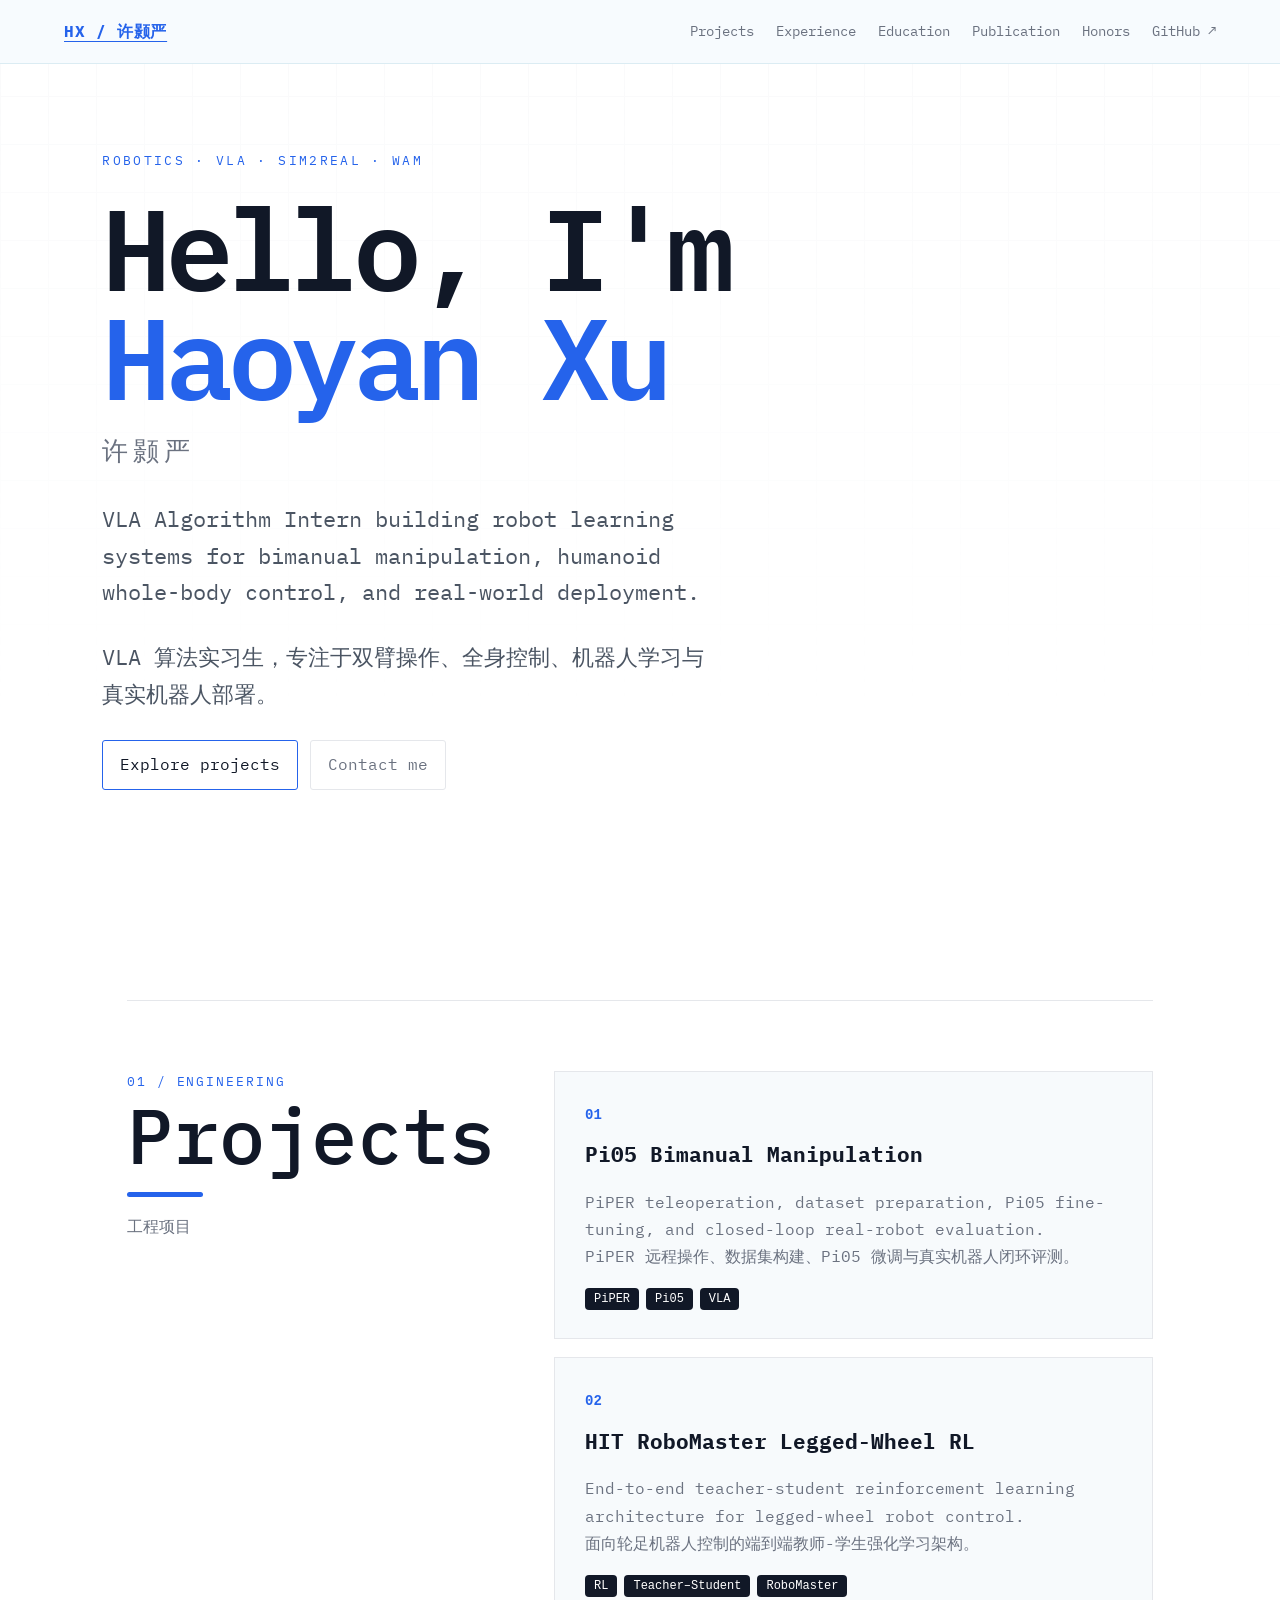
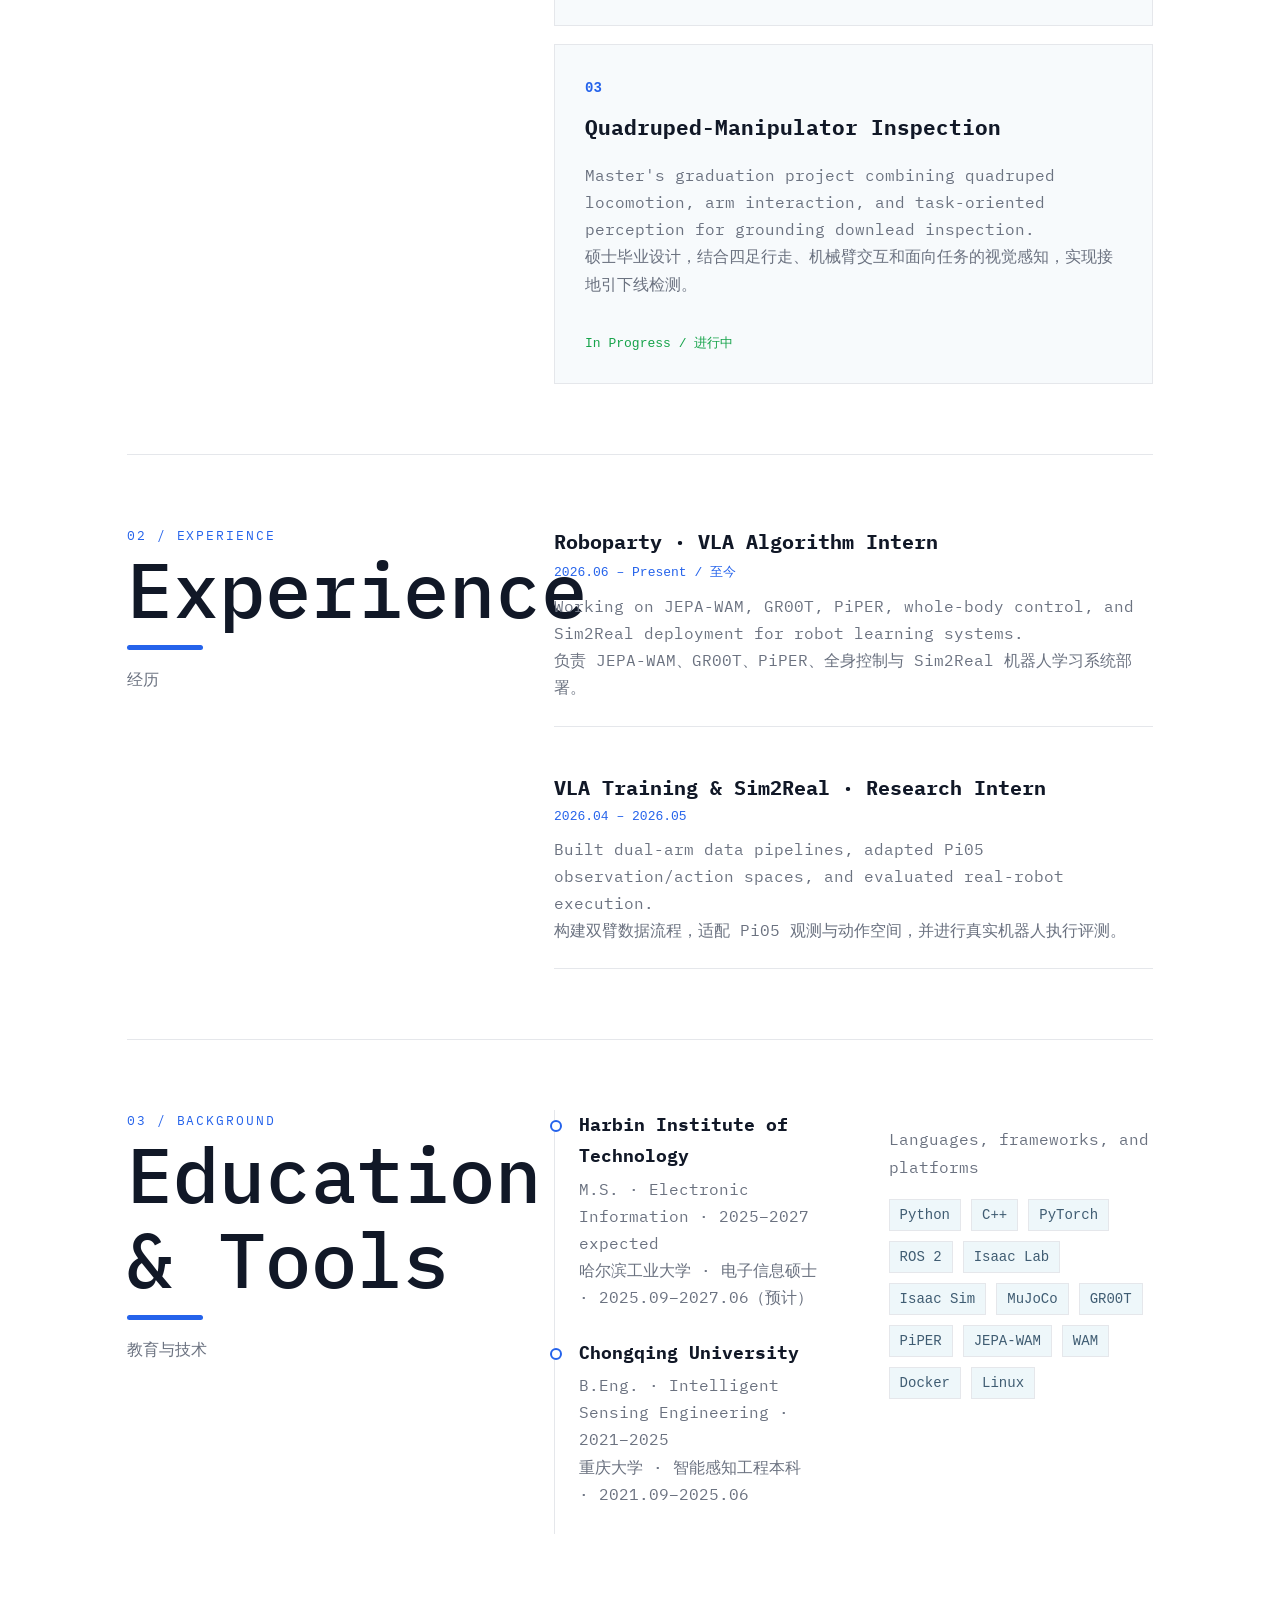
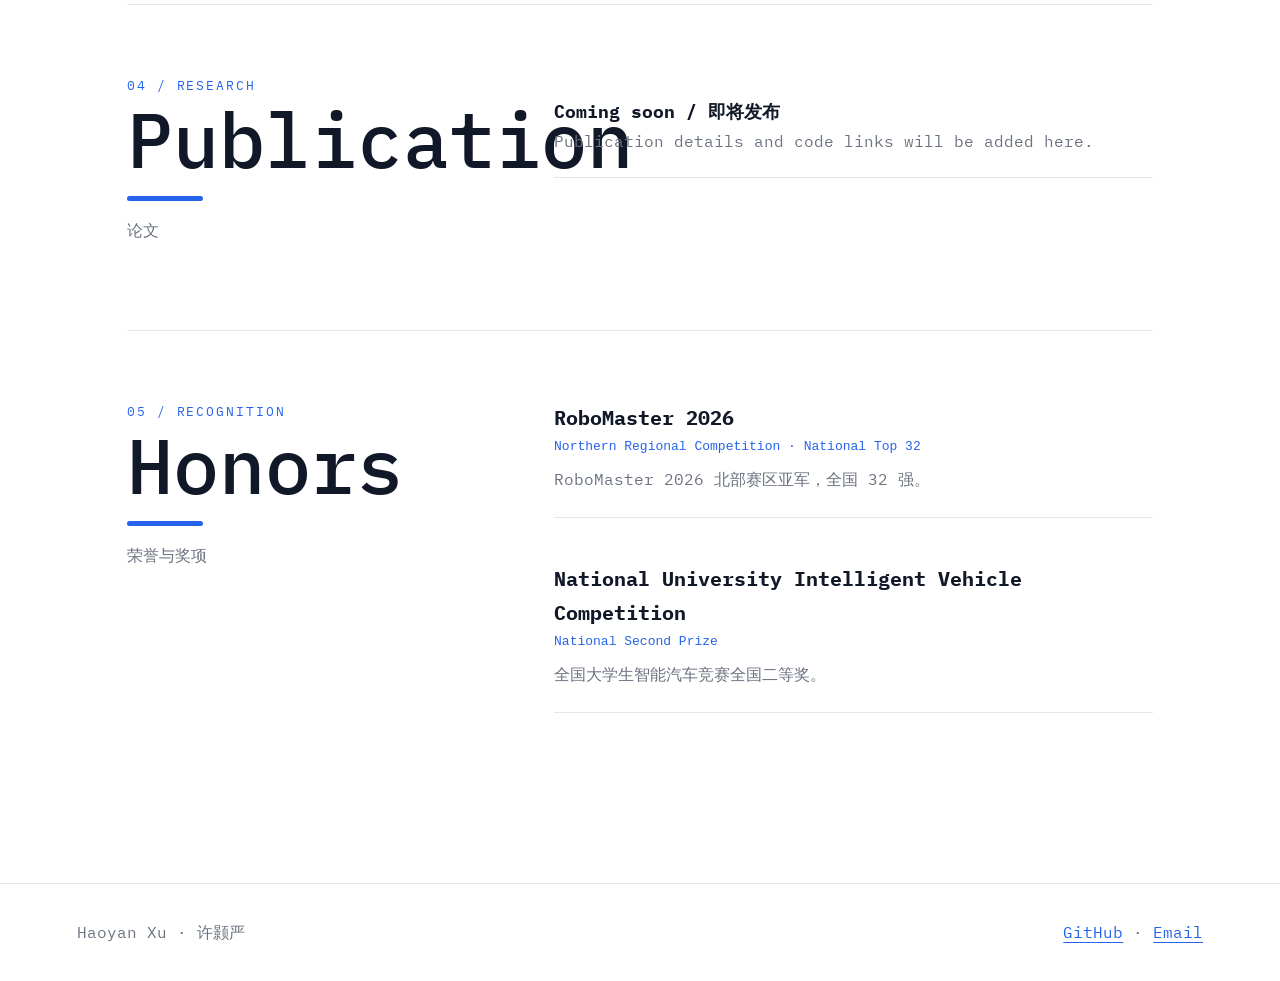
==== index.html @ bb5093d2 "Match DevPortfolio white theme and typography" ====
<!doctype html>
<html lang="en">
<head>
  <meta charset="utf-8"><meta name="viewport" content="width=device-width, initial-scale=1">
  <meta name="description" content="Haoyan Xu - VLA Algorithm Intern working on robot learning, WAM, and Sim2Real.">
  <title>Haoyan Xu | Robot Learning</title>
  <style>
    @import url('https://fonts.googleapis.com/css2?family=IBM+Plex+Mono:wght@400;500;600;700&display=swap');
    :root{--bg:#fff;--panel:#fff;--panel2:#f8fafc;--ink:#111827;--muted:#6b7280;--cyan:#2563eb;--lime:#16a34a;--line:#e5e7eb;--serif:"IBM Plex Mono",monospace}
    *{box-sizing:border-box}html{scroll-behavior:smooth}body{margin:0;background:var(--bg);color:var(--ink);font:16px/1.7 "IBM Plex Mono",monospace}a{color:var(--cyan);text-underline-offset:4px}a:hover{color:#1d4ed8}a:focus-visible{outline:3px solid #93c5fd;outline-offset:5px}
    .progress{position:fixed;z-index:8;top:0;left:0;width:100%;height:3px;background:transparent}.progress i{display:block;width:0;height:100%;background:linear-gradient(90deg,var(--cyan),var(--lime));box-shadow:0 0 14px rgba(20,125,153,.35)}.nav{position:fixed;z-index:5;top:0;left:0;right:0;display:flex;justify-content:space-between;align-items:center;padding:18px clamp(22px,5vw,76px);background:rgba(246,251,254,.86);backdrop-filter:blur(12px);border-bottom:1px solid rgba(20,125,153,.12)}.brand{font-weight:700;letter-spacing:.04em}.navlinks{display:flex;gap:22px;font-size:14px}.navlinks a{text-decoration:none;color:var(--muted)}.navlinks a:hover{color:var(--ink)}
    .hero{min-height:100vh;display:grid;align-items:center;position:relative;overflow:hidden;padding:130px clamp(22px,8vw,130px) 90px;background:#fff}.hero:before{content:"";position:absolute;inset:0;opacity:.22;background-image:linear-gradient(var(--line) 1px,transparent 1px),linear-gradient(90deg,var(--line) 1px,transparent 1px);background-size:48px 48px;mask-image:linear-gradient(to bottom,#000,transparent 80%);animation:grid 16s linear infinite}.hero-content{position:relative;max-width:760px;z-index:1}.eyebrow{color:var(--cyan);font-size:13px;letter-spacing:.18em;text-transform:uppercase}.hero h1{margin:18px 0 20px;max-width:900px;font:600 clamp(3.2rem,9vw,8.5rem)/.95 var(--serif);letter-spacing:-.055em}.cn{color:var(--muted);font-size:clamp(1.25rem,2vw,1.8rem);letter-spacing:.18em}.hero-copy{max-width:620px;margin:28px 0;color:#4b5563;font-size:clamp(1.05rem,2vw,1.35rem)}.hero-actions{display:flex;gap:12px;flex-wrap:wrap}.button{display:inline-block;padding:10px 17px;border:1px solid var(--cyan);border-radius:3px;text-decoration:none;color:var(--ink);transition:background .25s,transform .25s}.button:hover{background:#eff6ff;transform:translateY(-2px)}.button.secondary{border-color:var(--line);color:var(--muted)}
    .signal{position:absolute;right:11%;top:24%;width:310px;height:310px;border:1px solid var(--line);border-radius:50%;opacity:.7;animation:pulse 4s ease-in-out infinite}.signal:before,.signal:after{content:"";position:absolute;border:1px solid rgba(20,125,153,.42);border-radius:50%;inset:25px;opacity:.7}.signal:after{inset:75px;border-color:rgba(110,156,67,.55)}.signal-dot{position:absolute;top:50%;left:50%;width:9px;height:9px;background:var(--lime);border-radius:50%;box-shadow:0 0 25px rgba(110,156,67,.5);transform:translate(-50%,-50%)}.bot-dock{position:absolute;z-index:2;right:calc(11% + 90px);top:calc(24% + 92px);display:grid;place-items:center;width:130px;height:130px;border:1px solid rgba(20,125,153,.3);border-radius:28px;background:rgba(255,255,255,.88);box-shadow:0 20px 65px rgba(31,84,111,.14);transform:translateZ(0);animation:float 5s ease-in-out infinite}.bot{font-size:58px;filter:drop-shadow(0 0 14px rgba(20,125,153,.25));line-height:1}.bot-status{position:absolute;bottom:10px;color:var(--lime);font:10px monospace;letter-spacing:.08em;text-transform:uppercase}.scanline{position:absolute;left:17px;right:17px;height:1px;background:var(--cyan);opacity:.4;animation:scan 2.8s ease-in-out infinite}
    main{width:min(1180px,100%);margin:auto;padding:100px clamp(22px,6vw,90px)}section{padding:70px 0;border-top:1px solid var(--line)}.section-head{display:flex;align-items:baseline;justify-content:space-between;gap:20px;margin-bottom:30px}.section-kicker{color:var(--cyan);font-size:13px;letter-spacing:.15em;text-transform:uppercase}h2{margin:0;font:500 clamp(2rem,4vw,3.6rem)/1.1 var(--serif)}.sub{color:var(--muted)}
    .project-grid{display:grid;grid-template-columns:repeat(3,1fr);gap:14px}.project{min-height:280px;padding:24px;background:var(--panel);border:1px solid var(--line);box-shadow:0 12px 35px rgba(25,83,111,.06);transition:transform .35s,border-color .35s,background .35s;transform-style:preserve-3d}.project:hover{border-color:rgba(20,125,153,.6);background:var(--panel2)}.project-no{color:var(--lime);font:700 14px/1 monospace}.project h3{margin:48px 0 12px;font-size:20px}.project p{color:var(--muted)}.status{display:inline-block;margin-top:20px;color:var(--lime);font:13px monospace}
    .portfolio-section{display:grid;grid-template-columns:minmax(220px, .38fr) minmax(0, .62fr);gap:60px;align-items:start}.portfolio-title h2{font-size:clamp(2.4rem,6vw,5rem)}.accent-rule{width:76px;height:5px;margin-top:14px;border-radius:99px;background:var(--cyan)}.project-grid{display:grid;grid-template-columns:1fr;gap:18px}.project{min-height:0;padding:28px 30px;background:#f7fafc;border:1px solid var(--line);box-shadow:none;transition:transform .35s,border-color .35s,background .35s,box-shadow .35s;transform-style:preserve-3d}.project:hover{border-color:rgba(20,125,153,.55);background:#fff;box-shadow:0 18px 42px rgba(25,83,111,.12)}.project-no{color:var(--cyan);font:700 14px/1 monospace}.project h3{margin:10px 0 12px;font-size:21px}.project p{color:var(--muted)}.project-tags{display:flex;flex-wrap:wrap;gap:7px;margin-top:18px}.project-tag{padding:4px 9px;border-radius:4px;background:var(--ink);color:#fff;font:12px monospace}.status{display:inline-block;margin-top:20px;color:var(--lime);font:13px monospace}
    .experience-list{display:grid;gap:20px}.experience-item{padding:24px 0;border-bottom:1px solid var(--line)}.experience-item:first-child{padding-top:0}.experience-item h3{margin:0;font-size:20px}.experience-meta{margin-top:4px;color:var(--cyan);font:13px monospace}.experience-item p{margin:12px 0 0;color:var(--muted)}
    .two-col{display:grid;grid-template-columns:1fr 1fr;gap:70px}.timeline{border-left:1px solid var(--line);padding-left:24px}.item{position:relative;margin-bottom:26px}.item:before{content:"";position:absolute;left:-29px;top:10px;width:8px;height:8px;border:2px solid var(--cyan);background:var(--bg);border-radius:50%}.item h3{margin:0 0 4px;font-size:18px}.item p{margin:0;color:var(--muted)}.tools{display:flex;flex-wrap:wrap;gap:10px;margin-top:18px}.tool{padding:7px 10px;background:#eef7fa;border:1px solid var(--line);color:#3f5c72;font:14px monospace}.pub{padding:22px 0;border-bottom:1px solid var(--line);color:var(--muted)}.pub strong{display:block;color:var(--ink);font-size:18px}.coming{color:var(--lime);font-family:monospace}
    footer{padding:35px clamp(22px,6vw,90px);border-top:1px solid var(--line);color:var(--muted);display:flex;justify-content:space-between;gap:20px}.reveal{opacity:0;transform:translateY(22px);transition:opacity .7s,transform .7s}.reveal.visible{opacity:1;transform:none}@keyframes grid{to{background-position:48px 48px}}@keyframes pulse{50%{transform:scale(1.05);opacity:.4}}@keyframes float{50%{transform:translateY(-12px) rotate(2deg)}}@keyframes scan{0%,100%{top:20px;opacity:0}20%,80%{opacity:.55}50%{top:103px}}
    @media(max-width:800px){.navlinks{display:none}.signal{right:-100px;top:18%;opacity:.45}.bot-dock{right:34px;top:calc(18% + 78px);width:105px;height:105px}.bot{font-size:46px}.project-grid,.two-col,.portfolio-section{grid-template-columns:1fr}.portfolio-title{margin-bottom:8px}main{padding-top:45px}section{padding:55px 0}.hero{min-height:850px}}
    @media(prefers-reduced-motion:reduce){*,*:before,*:after{animation:none!important;transition:none!important;scroll-behavior:auto!important}.reveal{opacity:1;transform:none}}
  </style>
</head>
<body>
  <div class="progress" aria-hidden="true"><i></i></div><nav class="nav"><a class="brand" href="#top">HX / 许颢严</a><div class="navlinks"><a href="#projects">Projects</a><a href="#experience">Experience</a><a href="#background">Education</a><a href="#publication">Publication</a><a href="#honors">Honors</a><a href="https://github.com/xu-haoyan">GitHub ↗</a></div></nav>
  <header class="hero" id="top"><div class="hero-content"><div class="eyebrow">Robotics · VLA · Sim2Real · WAM</div><h1>Hello, I'm <span style="color:var(--cyan)">Haoyan Xu</span></h1><div class="cn" lang="zh-CN">许颢严</div><p class="hero-copy">VLA Algorithm Intern building robot learning systems for bimanual manipulation, humanoid whole-body control, and real-world deployment.</p><p class="hero-copy" lang="zh-CN">VLA 算法实习生，专注于双臂操作、全身控制、机器人学习与真实机器人部署。</p><div class="hero-actions"><a class="button" href="#projects">Explore projects</a><a class="button secondary" href="mailto:1006112909xhy@gmail.com">Contact me</a></div></div></header>
  <main>
    <section id="projects" class="reveal"><div class="portfolio-section"><div class="portfolio-title"><div class="section-kicker">01 / Engineering</div><h2>Projects</h2><div class="accent-rule"></div><p class="sub" lang="zh-CN">工程项目</p></div><div class="project-grid"><article class="project"><span class="project-no">01</span><h3>Pi05 Bimanual Manipulation</h3><p>PiPER teleoperation, dataset preparation, Pi05 fine-tuning, and closed-loop real-robot evaluation.<br lang="zh-CN"><span lang="zh-CN">PiPER 远程操作、数据集构建、Pi05 微调与真实机器人闭环评测。</span></p><div class="project-tags"><span class="project-tag">PiPER</span><span class="project-tag">Pi05</span><span class="project-tag">VLA</span></div></article><article class="project"><span class="project-no">02</span><h3>HIT RoboMaster Legged-Wheel RL</h3><p>End-to-end teacher-student reinforcement learning architecture for legged-wheel robot control.<br><span lang="zh-CN">面向轮足机器人控制的端到端教师-学生强化学习架构。</span></p><div class="project-tags"><span class="project-tag">RL</span><span class="project-tag">Teacher–Student</span><span class="project-tag">RoboMaster</span></div></article><article class="project"><span class="project-no">03</span><h3>Quadruped-Manipulator Inspection</h3><p>Master's graduation project combining quadruped locomotion, arm interaction, and task-oriented perception for grounding downlead inspection.<br><span lang="zh-CN">硕士毕业设计，结合四足行走、机械臂交互和面向任务的视觉感知，实现接地引下线检测。</span></p><span class="status">In Progress / 进行中</span></article></div></div></section>
    <section id="experience" class="reveal"><div class="portfolio-section"><div class="portfolio-title"><div class="section-kicker">02 / Experience</div><h2>Experience</h2><div class="accent-rule"></div><p class="sub" lang="zh-CN">经历</p></div><div class="experience-list"><article class="experience-item"><h3>Roboparty · VLA Algorithm Intern</h3><div class="experience-meta">2026.06 – Present / 至今</div><p>Working on JEPA-WAM, GR00T, PiPER, whole-body control, and Sim2Real deployment for robot learning systems.<br><span lang="zh-CN">负责 JEPA-WAM、GR00T、PiPER、全身控制与 Sim2Real 机器人学习系统部署。</span></p></article><article class="experience-item"><h3>VLA Training & Sim2Real · Research Intern</h3><div class="experience-meta">2026.04 – 2026.05</div><p>Built dual-arm data pipelines, adapted Pi05 observation/action spaces, and evaluated real-robot execution.<br><span lang="zh-CN">构建双臂数据流程，适配 Pi05 观测与动作空间，并进行真实机器人执行评测。</span></p></article></div></div></section>
    <section id="background" class="reveal"><div class="portfolio-section"><div class="portfolio-title"><div class="section-kicker">03 / Background</div><h2>Education & Tools</h2><div class="accent-rule"></div><p class="sub" lang="zh-CN">教育与技术</p></div><div class="two-col"><div class="timeline"><div class="item"><h3>Harbin Institute of Technology</h3><p>M.S. · Electronic Information · 2025–2027 expected<br lang="zh-CN"><span lang="zh-CN">哈尔滨工业大学 · 电子信息硕士 · 2025.09–2027.06（预计）</span></p></div><div class="item"><h3>Chongqing University</h3><p>B.Eng. · Intelligent Sensing Engineering · 2021–2025<br lang="zh-CN"><span lang="zh-CN">重庆大学 · 智能感知工程本科 · 2021.09–2025.06</span></p></div></div><div><p class="sub">Languages, frameworks, and platforms</p><div class="tools"><span class="tool">Python</span><span class="tool">C++</span><span class="tool">PyTorch</span><span class="tool">ROS 2</span><span class="tool">Isaac Lab</span><span class="tool">Isaac Sim</span><span class="tool">MuJoCo</span><span class="tool">GR00T</span><span class="tool">PiPER</span><span class="tool">JEPA-WAM</span><span class="tool">WAM</span><span class="tool">Docker</span><span class="tool">Linux</span></div></div></div></div></section>
    <section id="publication" class="reveal"><div class="portfolio-section"><div class="portfolio-title"><div class="section-kicker">04 / Research</div><h2>Publication</h2><div class="accent-rule"></div><p class="sub" lang="zh-CN">论文</p></div><div class="pub"><strong>Coming soon / 即将发布</strong><span>Publication details and code links will be added here.</span></div></div></section>
    <section id="honors" class="reveal"><div class="portfolio-section"><div class="portfolio-title"><div class="section-kicker">05 / Recognition</div><h2>Honors</h2><div class="accent-rule"></div><p class="sub" lang="zh-CN">荣誉与奖项</p></div><div class="experience-list"><article class="experience-item"><h3>RoboMaster 2026</h3><div class="experience-meta">Northern Regional Competition · National Top 32</div><p lang="zh-CN">RoboMaster 2026 北部赛区亚军，全国 32 强。</p></article><article class="experience-item"><h3>National University Intelligent Vehicle Competition</h3><div class="experience-meta">National Second Prize</div><p lang="zh-CN">全国大学生智能汽车竞赛全国二等奖。</p></article></div></div></section>
  </main>
  <footer><span>Haoyan Xu · 许颢严</span><span><a href="https://github.com/xu-haoyan">GitHub</a> · <a href="mailto:1006112909xhy@gmail.com">Email</a></span></footer>
  <script>
    const observer=new IntersectionObserver(entries=>entries.forEach(e=>e.isIntersecting&&e.target.classList.add('visible')),{threshold:.12});document.querySelectorAll('.reveal').forEach(el=>observer.observe(el));
    const progress=document.querySelector('.progress i');
    const updateProgress=()=>{const max=document.documentElement.scrollHeight-innerHeight;progress.style.width=(max>0?(scrollY/max)*100:0)+'%'};addEventListener('scroll',updateProgress,{passive:true});updateProgress();
    if(matchMedia('(pointer:fine)').matches&&!matchMedia('(prefers-reduced-motion: reduce)').matches){document.querySelectorAll('.project').forEach(card=>card.addEventListener('pointermove',e=>{const r=card.getBoundingClientRect();const x=(e.clientX-r.left)/r.width-.5;const y=(e.clientY-r.top)/r.height-.5;card.style.transform=`perspective(700px) rotateX(${y*-4}deg) rotateY(${x*5}deg) translateY(-8px)`}));document.querySelectorAll('.project').forEach(card=>card.addEventListener('pointerleave',()=>card.style.transform=''))}
  </script>
</body>
</html>
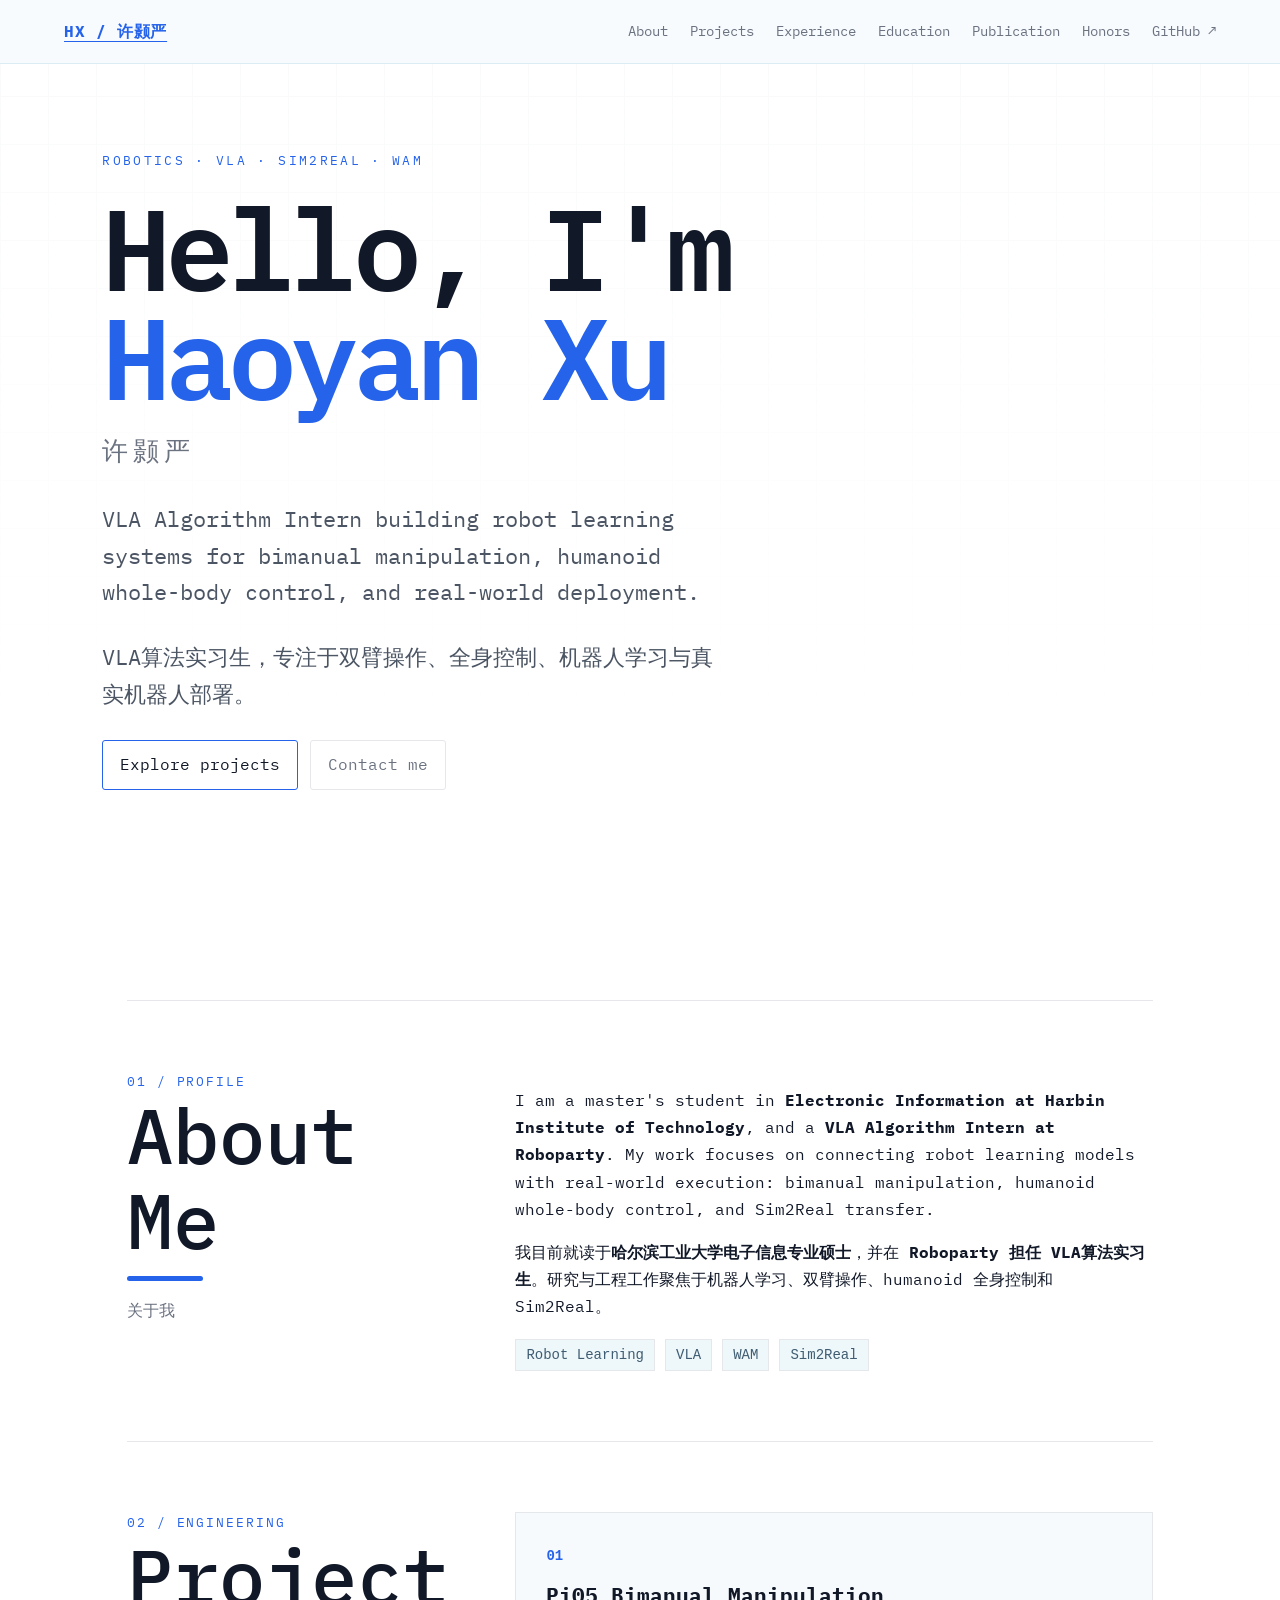
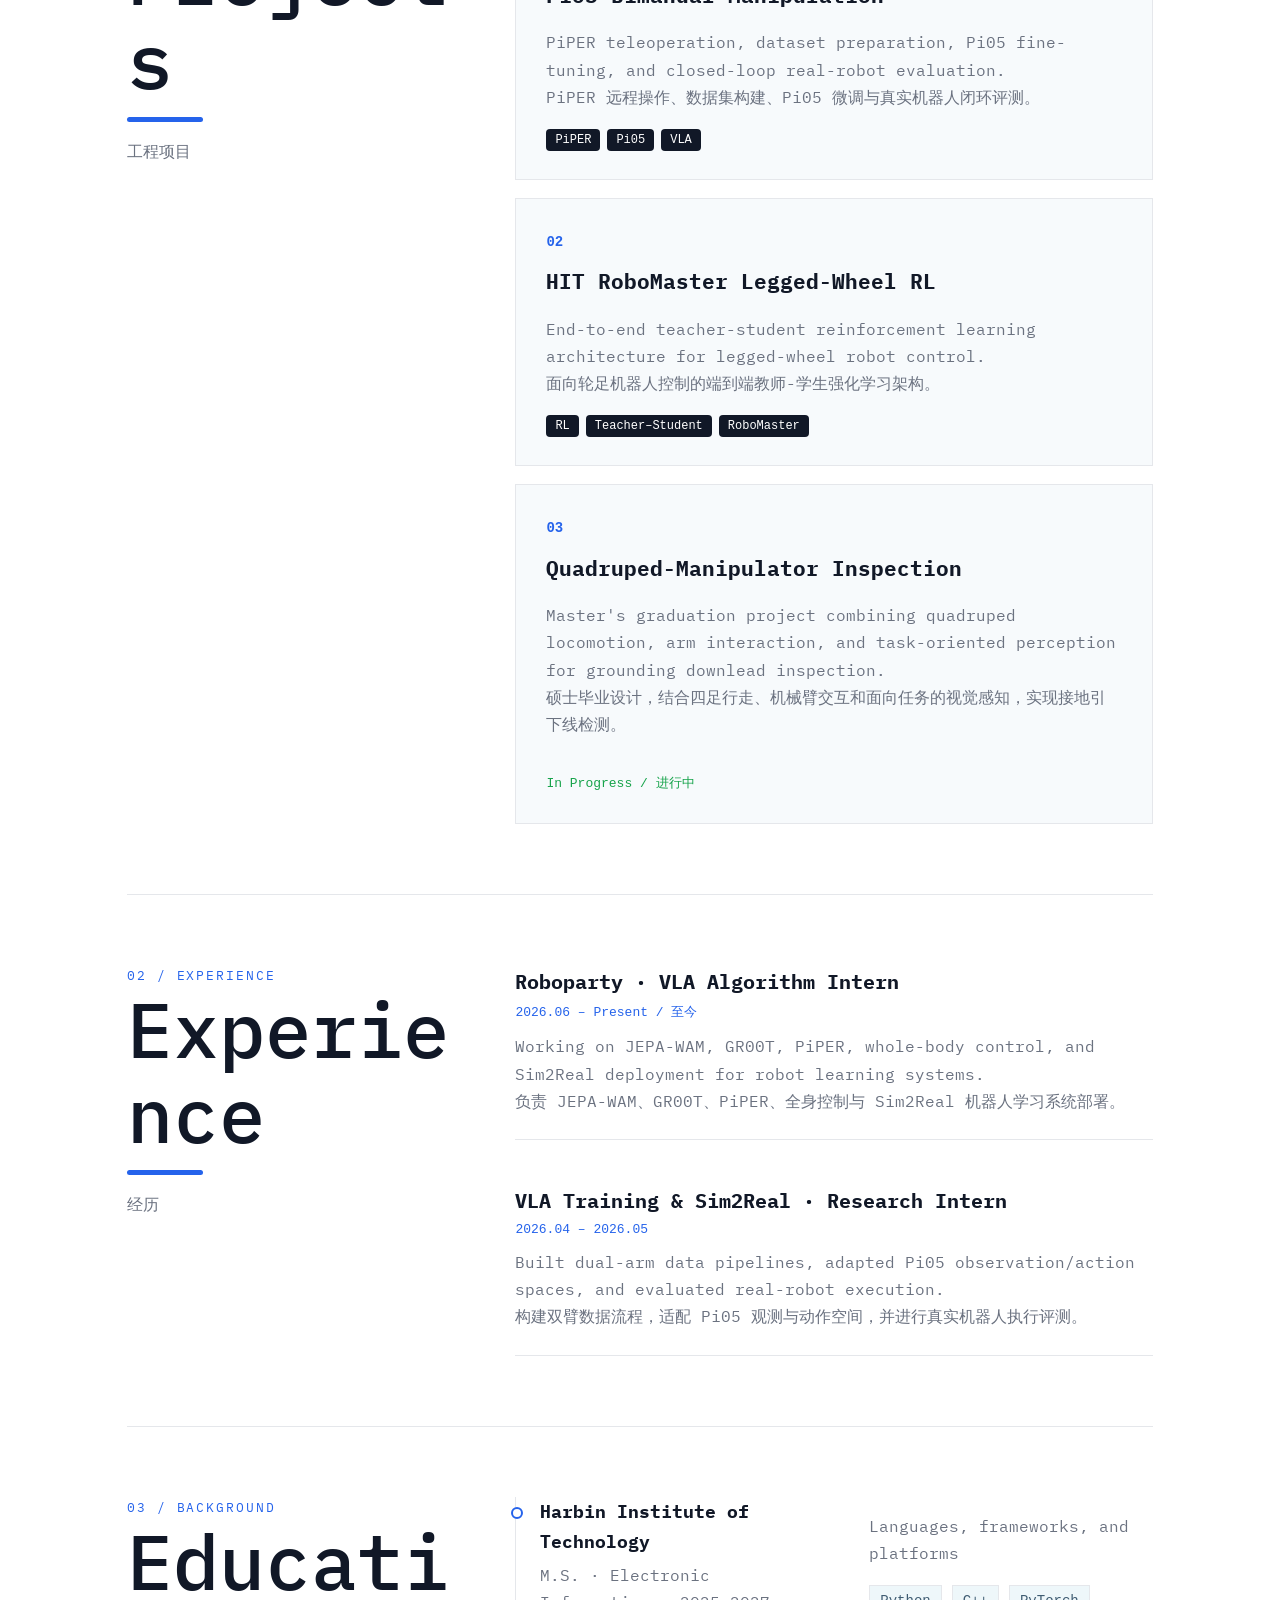
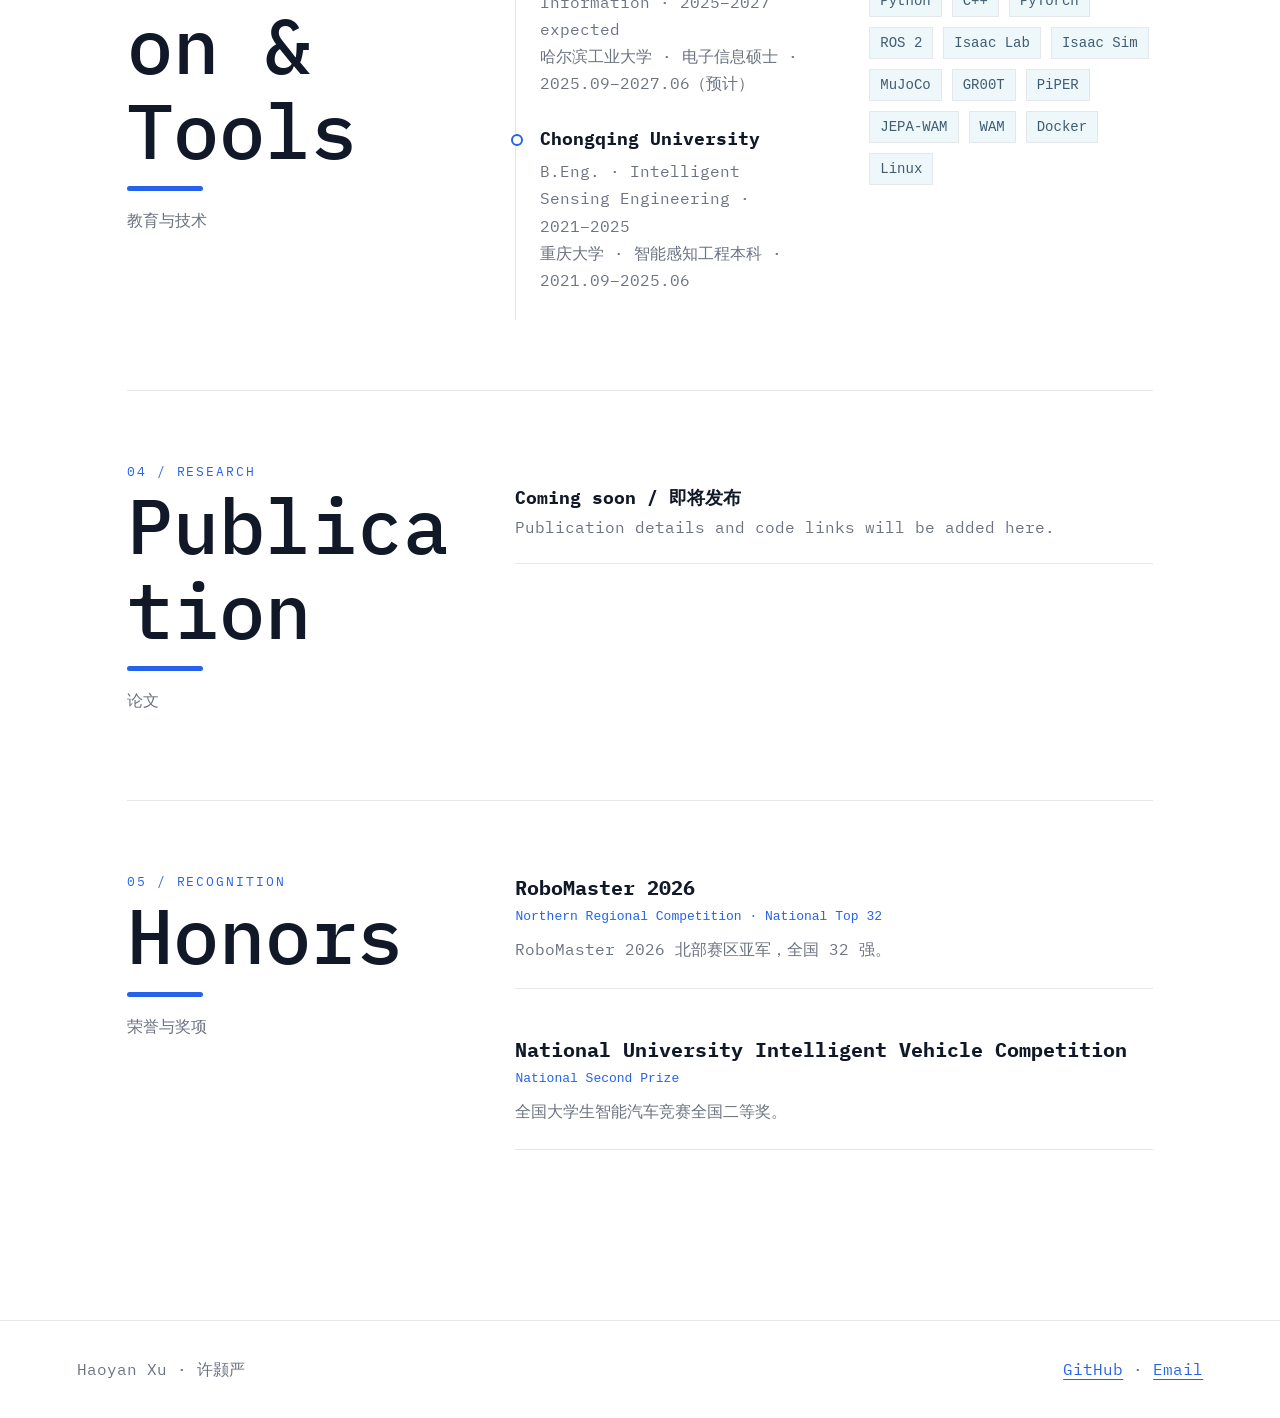
==== commit b9840e75: "Add README-based about section to homepage" ====
--- a/index.html
+++ b/index.html
@@ -19,13 +19,15 @@
     footer{padding:35px clamp(22px,6vw,90px);border-top:1px solid var(--line);color:var(--muted);display:flex;justify-content:space-between;gap:20px}.reveal{opacity:0;transform:translateY(22px);transition:opacity .7s,transform .7s}.reveal.visible{opacity:1;transform:none}@keyframes grid{to{background-position:48px 48px}}@keyframes pulse{50%{transform:scale(1.05);opacity:.4}}@keyframes float{50%{transform:translateY(-12px) rotate(2deg)}}@keyframes scan{0%,100%{top:20px;opacity:0}20%,80%{opacity:.55}50%{top:103px}}
     @media(max-width:800px){.navlinks{display:none}.signal{right:-100px;top:18%;opacity:.45}.bot-dock{right:34px;top:calc(18% + 78px);width:105px;height:105px}.bot{font-size:46px}.project-grid,.two-col,.portfolio-section{grid-template-columns:1fr}.portfolio-title{margin-bottom:8px}main{padding-top:45px}section{padding:55px 0}.hero{min-height:850px}}
     @media(prefers-reduced-motion:reduce){*,*:before,*:after{animation:none!important;transition:none!important;scroll-behavior:auto!important}.reveal{opacity:1;transform:none}}
+    html,body{overflow-x:hidden}main,section,.portfolio-section,.portfolio-title,.project-grid,.experience-list,.timeline,.two-col,.project,.experience-item,.item{min-width:0}.portfolio-section{grid-template-columns:minmax(0,.34fr) minmax(0,.66fr);gap:clamp(28px,5vw,60px)}.two-col{grid-template-columns:minmax(0,1fr) minmax(0,1fr)}h1,h2,h3,p,.project-tag,.experience-meta{overflow-wrap:anywhere;word-break:break-word}@media(max-width:980px){.navlinks{gap:12px;font-size:12px}.portfolio-section{grid-template-columns:1fr;gap:24px}.portfolio-title{display:flex;align-items:baseline;gap:16px;flex-wrap:wrap}.portfolio-title .accent-rule{flex-basis:76px}.portfolio-title .sub{margin-left:auto}}@media(max-width:720px){.navlinks{display:none}.two-col{grid-template-columns:1fr}.portfolio-title{display:block}.portfolio-title .sub{margin-left:0}.project{padding:22px}.hero{padding-top:110px}}
   </style>
 </head>
 <body>
-  <div class="progress" aria-hidden="true"><i></i></div><nav class="nav"><a class="brand" href="#top">HX / 许颢严</a><div class="navlinks"><a href="#projects">Projects</a><a href="#experience">Experience</a><a href="#background">Education</a><a href="#publication">Publication</a><a href="#honors">Honors</a><a href="https://github.com/xu-haoyan">GitHub ↗</a></div></nav>
-  <header class="hero" id="top"><div class="hero-content"><div class="eyebrow">Robotics · VLA · Sim2Real · WAM</div><h1>Hello, I'm <span style="color:var(--cyan)">Haoyan Xu</span></h1><div class="cn" lang="zh-CN">许颢严</div><p class="hero-copy">VLA Algorithm Intern building robot learning systems for bimanual manipulation, humanoid whole-body control, and real-world deployment.</p><p class="hero-copy" lang="zh-CN">VLA 算法实习生，专注于双臂操作、全身控制、机器人学习与真实机器人部署。</p><div class="hero-actions"><a class="button" href="#projects">Explore projects</a><a class="button secondary" href="mailto:1006112909xhy@gmail.com">Contact me</a></div></div></header>
+  <div class="progress" aria-hidden="true"><i></i></div><nav class="nav"><a class="brand" href="#top">HX / 许颢严</a><div class="navlinks"><a href="#about">About</a><a href="#projects">Projects</a><a href="#experience">Experience</a><a href="#background">Education</a><a href="#publication">Publication</a><a href="#honors">Honors</a><a href="https://github.com/xu-haoyan">GitHub ↗</a></div></nav>
+  <header class="hero" id="top"><div class="hero-content"><div class="eyebrow">Robotics · VLA · Sim2Real · WAM</div><h1>Hello, I'm <span style="color:var(--cyan)">Haoyan Xu</span></h1><div class="cn" lang="zh-CN">许颢严</div><p class="hero-copy">VLA Algorithm Intern building robot learning systems for bimanual manipulation, humanoid whole-body control, and real-world deployment.</p><p class="hero-copy" lang="zh-CN">VLA算法实习生，专注于双臂操作、全身控制、机器人学习与真实机器人部署。</p><div class="hero-actions"><a class="button" href="#projects">Explore projects</a><a class="button secondary" href="mailto:1006112909xhy@gmail.com">Contact me</a></div></div></header>
   <main>
-    <section id="projects" class="reveal"><div class="portfolio-section"><div class="portfolio-title"><div class="section-kicker">01 / Engineering</div><h2>Projects</h2><div class="accent-rule"></div><p class="sub" lang="zh-CN">工程项目</p></div><div class="project-grid"><article class="project"><span class="project-no">01</span><h3>Pi05 Bimanual Manipulation</h3><p>PiPER teleoperation, dataset preparation, Pi05 fine-tuning, and closed-loop real-robot evaluation.<br lang="zh-CN"><span lang="zh-CN">PiPER 远程操作、数据集构建、Pi05 微调与真实机器人闭环评测。</span></p><div class="project-tags"><span class="project-tag">PiPER</span><span class="project-tag">Pi05</span><span class="project-tag">VLA</span></div></article><article class="project"><span class="project-no">02</span><h3>HIT RoboMaster Legged-Wheel RL</h3><p>End-to-end teacher-student reinforcement learning architecture for legged-wheel robot control.<br><span lang="zh-CN">面向轮足机器人控制的端到端教师-学生强化学习架构。</span></p><div class="project-tags"><span class="project-tag">RL</span><span class="project-tag">Teacher–Student</span><span class="project-tag">RoboMaster</span></div></article><article class="project"><span class="project-no">03</span><h3>Quadruped-Manipulator Inspection</h3><p>Master's graduation project combining quadruped locomotion, arm interaction, and task-oriented perception for grounding downlead inspection.<br><span lang="zh-CN">硕士毕业设计，结合四足行走、机械臂交互和面向任务的视觉感知，实现接地引下线检测。</span></p><span class="status">In Progress / 进行中</span></article></div></div></section>
+    <section id="about" class="reveal"><div class="portfolio-section"><div class="portfolio-title"><div class="section-kicker">01 / Profile</div><h2>About Me</h2><div class="accent-rule"></div><p class="sub" lang="zh-CN">关于我</p></div><div class="about-copy"><p>I am a master's student in <strong>Electronic Information at Harbin Institute of Technology</strong>, and a <strong>VLA Algorithm Intern at Roboparty</strong>. My work focuses on connecting robot learning models with real-world execution: bimanual manipulation, humanoid whole-body control, and Sim2Real transfer.</p><p lang="zh-CN">我目前就读于<strong>哈尔滨工业大学电子信息专业硕士</strong>，并在 <strong>Roboparty 担任 VLA算法实习生</strong>。研究与工程工作聚焦于机器人学习、双臂操作、humanoid 全身控制和 Sim2Real。</p><div class="tools"><span class="tool">Robot Learning</span><span class="tool">VLA</span><span class="tool">WAM</span><span class="tool">Sim2Real</span></div></div></div></section>
+    <section id="projects" class="reveal"><div class="portfolio-section"><div class="portfolio-title"><div class="section-kicker">02 / Engineering</div><h2>Projects</h2><div class="accent-rule"></div><p class="sub" lang="zh-CN">工程项目</p></div><div class="project-grid"><article class="project"><span class="project-no">01</span><h3>Pi05 Bimanual Manipulation</h3><p>PiPER teleoperation, dataset preparation, Pi05 fine-tuning, and closed-loop real-robot evaluation.<br lang="zh-CN"><span lang="zh-CN">PiPER 远程操作、数据集构建、Pi05 微调与真实机器人闭环评测。</span></p><div class="project-tags"><span class="project-tag">PiPER</span><span class="project-tag">Pi05</span><span class="project-tag">VLA</span></div></article><article class="project"><span class="project-no">02</span><h3>HIT RoboMaster Legged-Wheel RL</h3><p>End-to-end teacher-student reinforcement learning architecture for legged-wheel robot control.<br><span lang="zh-CN">面向轮足机器人控制的端到端教师-学生强化学习架构。</span></p><div class="project-tags"><span class="project-tag">RL</span><span class="project-tag">Teacher–Student</span><span class="project-tag">RoboMaster</span></div></article><article class="project"><span class="project-no">03</span><h3>Quadruped-Manipulator Inspection</h3><p>Master's graduation project combining quadruped locomotion, arm interaction, and task-oriented perception for grounding downlead inspection.<br><span lang="zh-CN">硕士毕业设计，结合四足行走、机械臂交互和面向任务的视觉感知，实现接地引下线检测。</span></p><span class="status">In Progress / 进行中</span></article></div></div></section>
     <section id="experience" class="reveal"><div class="portfolio-section"><div class="portfolio-title"><div class="section-kicker">02 / Experience</div><h2>Experience</h2><div class="accent-rule"></div><p class="sub" lang="zh-CN">经历</p></div><div class="experience-list"><article class="experience-item"><h3>Roboparty · VLA Algorithm Intern</h3><div class="experience-meta">2026.06 – Present / 至今</div><p>Working on JEPA-WAM, GR00T, PiPER, whole-body control, and Sim2Real deployment for robot learning systems.<br><span lang="zh-CN">负责 JEPA-WAM、GR00T、PiPER、全身控制与 Sim2Real 机器人学习系统部署。</span></p></article><article class="experience-item"><h3>VLA Training & Sim2Real · Research Intern</h3><div class="experience-meta">2026.04 – 2026.05</div><p>Built dual-arm data pipelines, adapted Pi05 observation/action spaces, and evaluated real-robot execution.<br><span lang="zh-CN">构建双臂数据流程，适配 Pi05 观测与动作空间，并进行真实机器人执行评测。</span></p></article></div></div></section>
     <section id="background" class="reveal"><div class="portfolio-section"><div class="portfolio-title"><div class="section-kicker">03 / Background</div><h2>Education & Tools</h2><div class="accent-rule"></div><p class="sub" lang="zh-CN">教育与技术</p></div><div class="two-col"><div class="timeline"><div class="item"><h3>Harbin Institute of Technology</h3><p>M.S. · Electronic Information · 2025–2027 expected<br lang="zh-CN"><span lang="zh-CN">哈尔滨工业大学 · 电子信息硕士 · 2025.09–2027.06（预计）</span></p></div><div class="item"><h3>Chongqing University</h3><p>B.Eng. · Intelligent Sensing Engineering · 2021–2025<br lang="zh-CN"><span lang="zh-CN">重庆大学 · 智能感知工程本科 · 2021.09–2025.06</span></p></div></div><div><p class="sub">Languages, frameworks, and platforms</p><div class="tools"><span class="tool">Python</span><span class="tool">C++</span><span class="tool">PyTorch</span><span class="tool">ROS 2</span><span class="tool">Isaac Lab</span><span class="tool">Isaac Sim</span><span class="tool">MuJoCo</span><span class="tool">GR00T</span><span class="tool">PiPER</span><span class="tool">JEPA-WAM</span><span class="tool">WAM</span><span class="tool">Docker</span><span class="tool">Linux</span></div></div></div></div></section>
     <section id="publication" class="reveal"><div class="portfolio-section"><div class="portfolio-title"><div class="section-kicker">04 / Research</div><h2>Publication</h2><div class="accent-rule"></div><p class="sub" lang="zh-CN">论文</p></div><div class="pub"><strong>Coming soon / 即将发布</strong><span>Publication details and code links will be added here.</span></div></div></section>
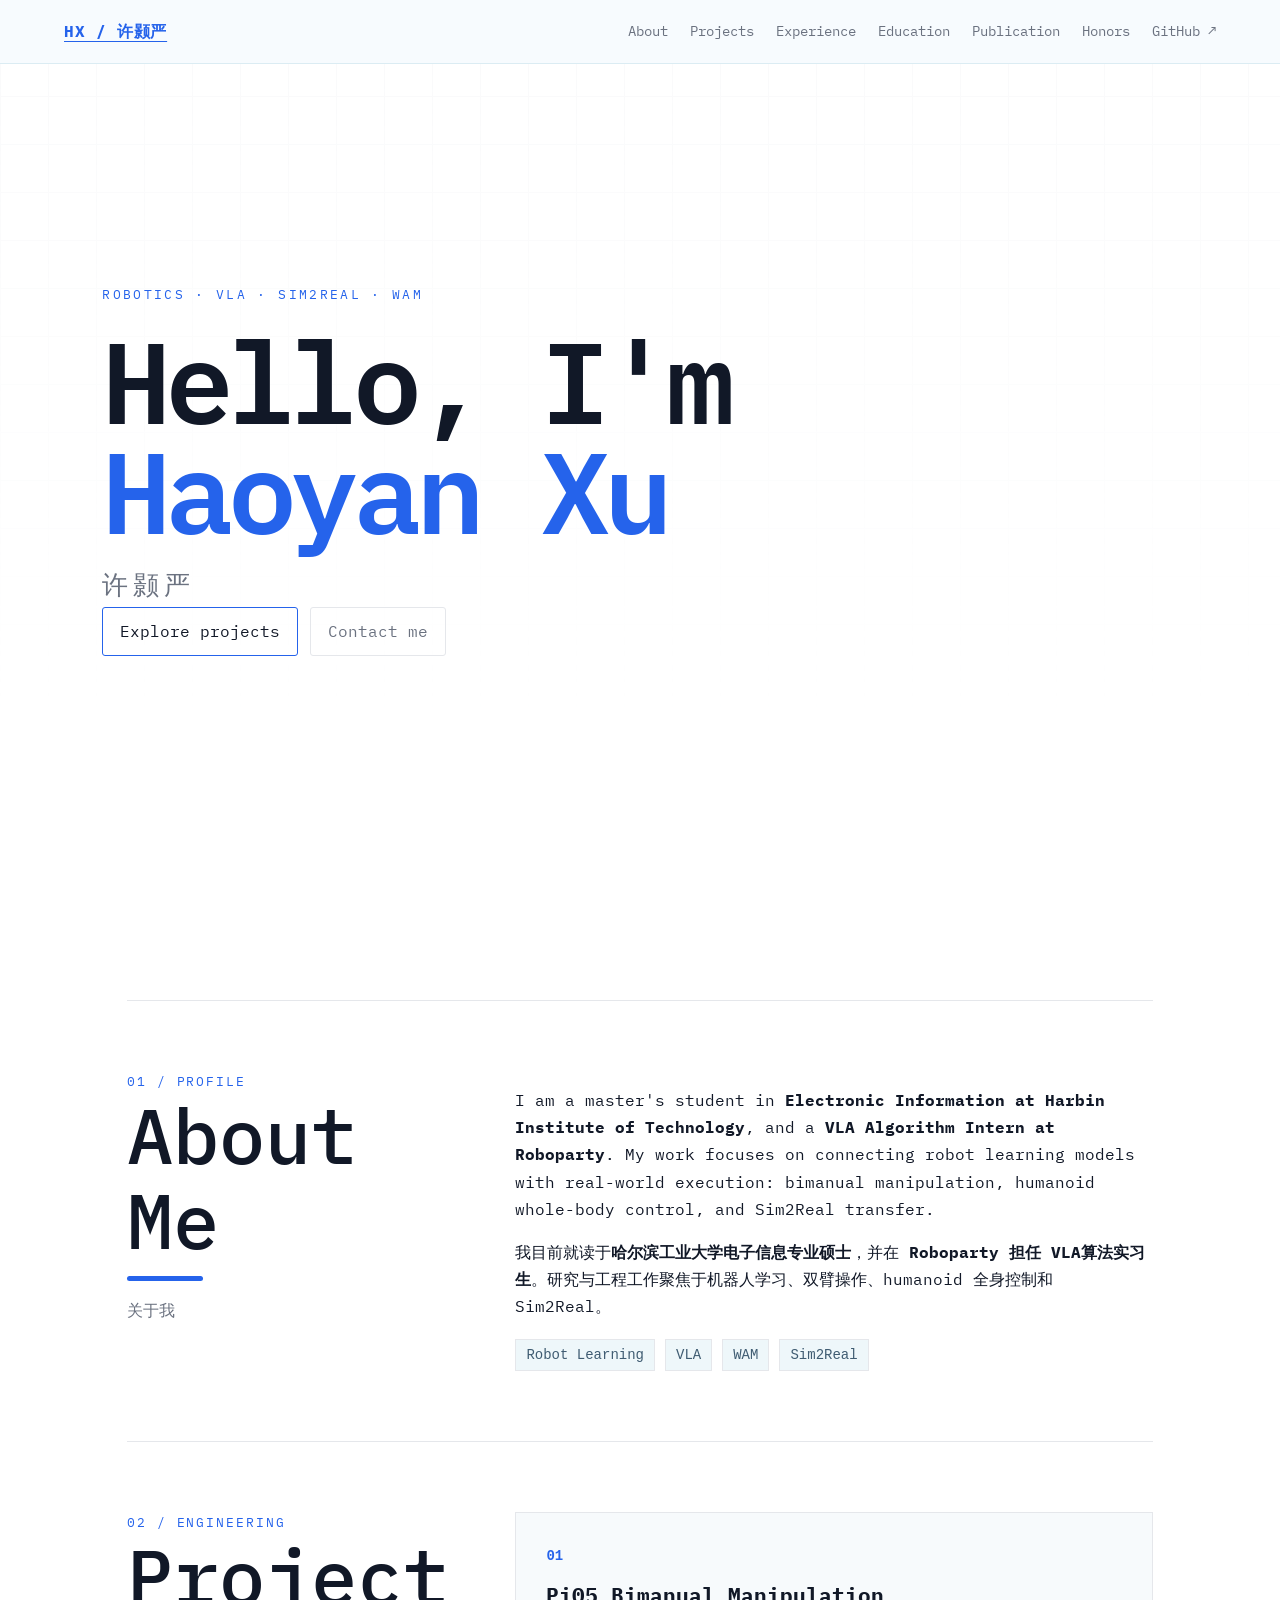
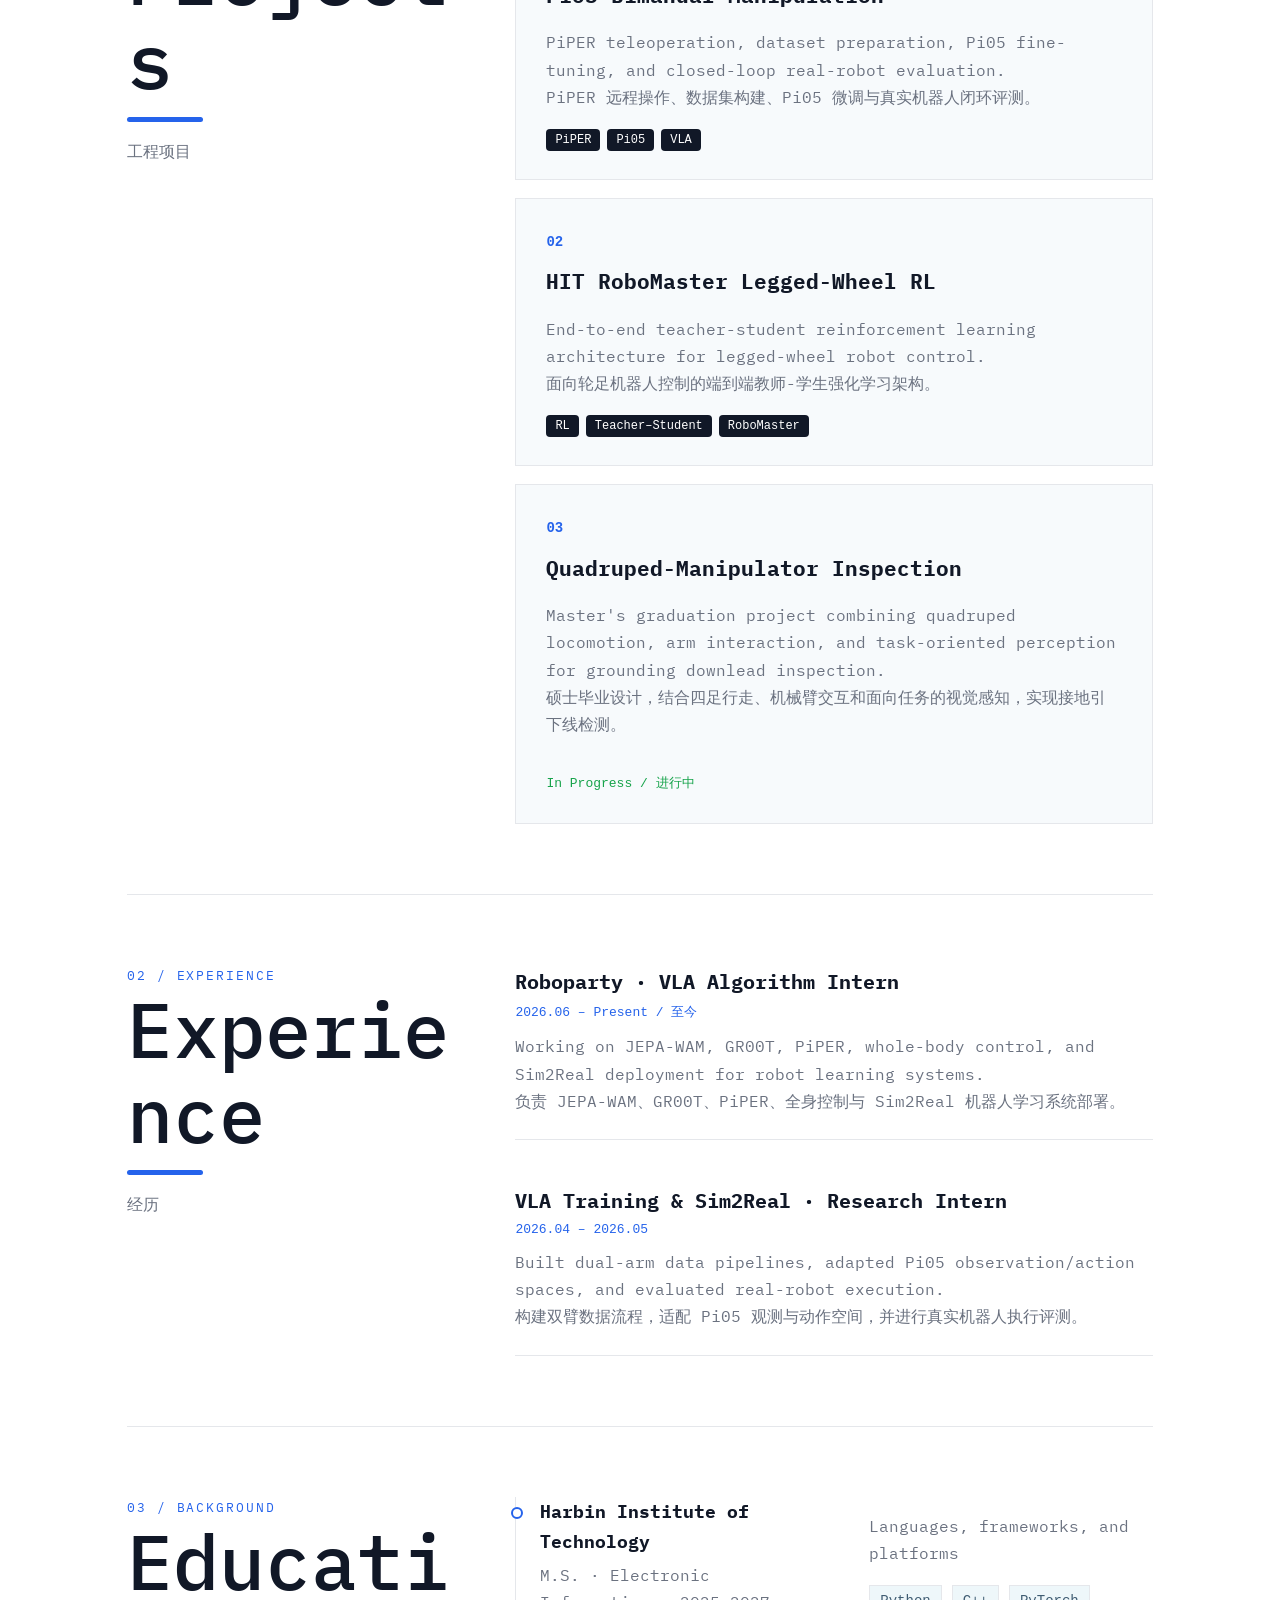
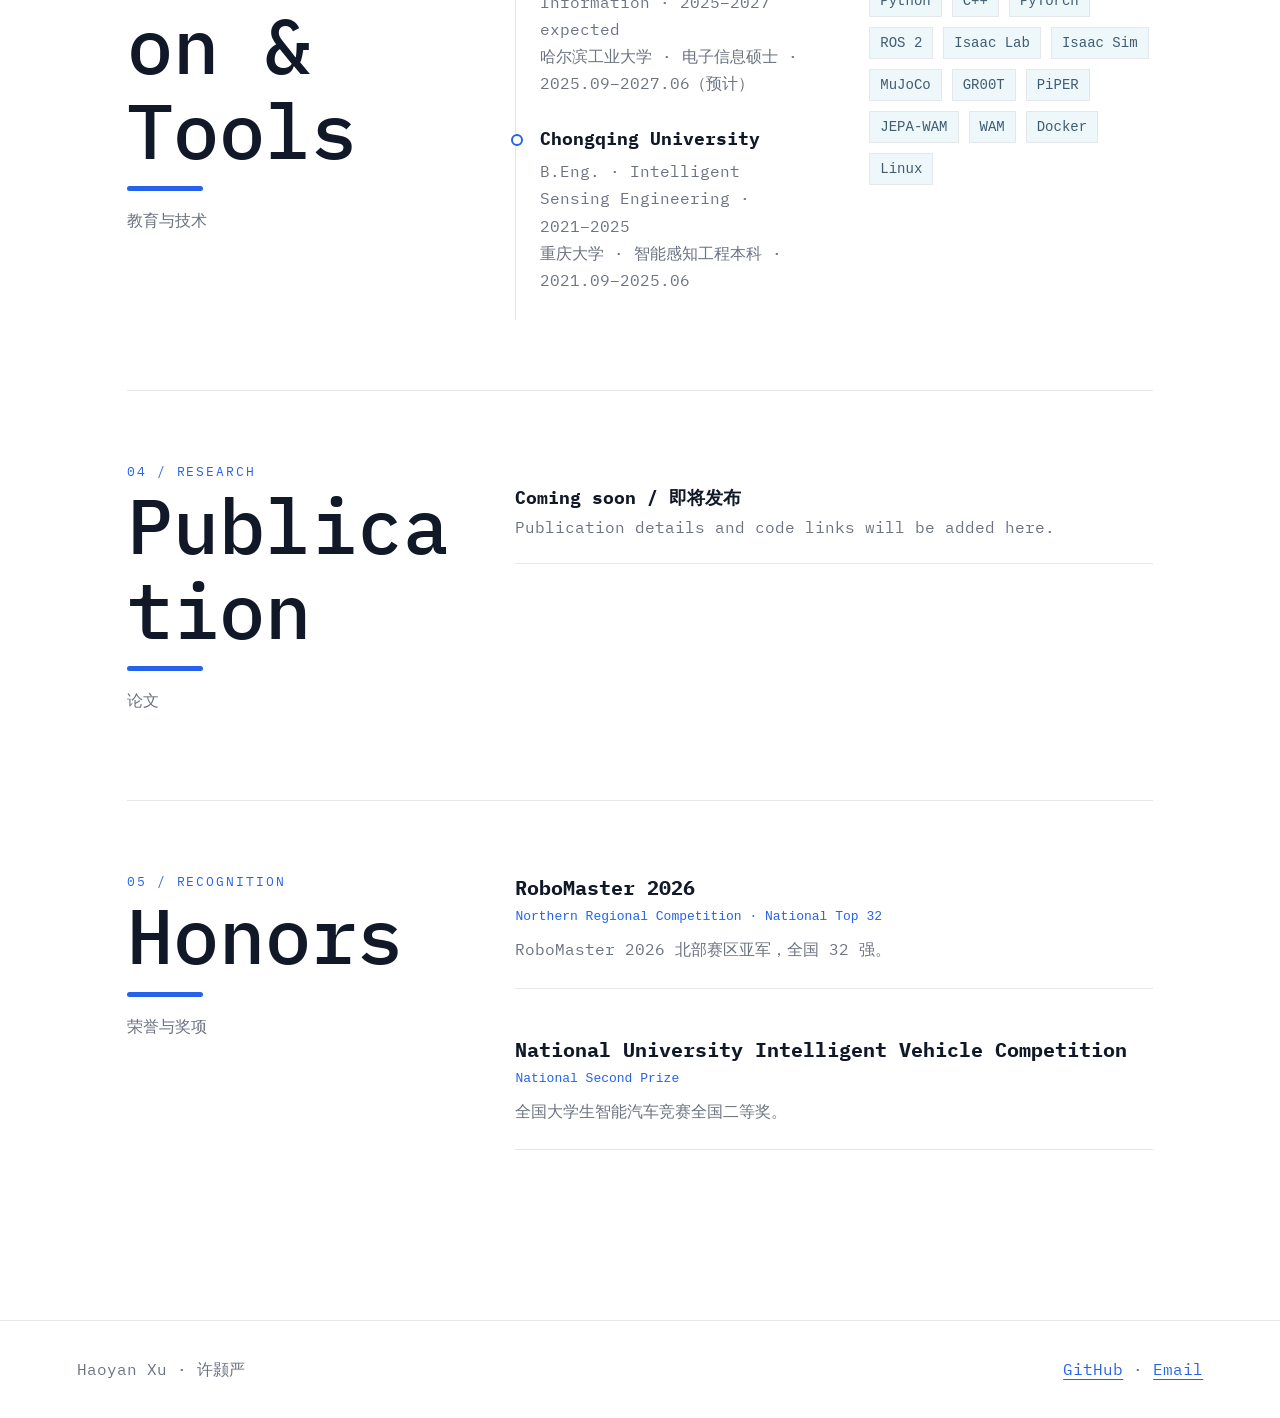
==== commit cd1684b0: "Keep homepage hero concise" ====
--- a/index.html
+++ b/index.html
@@ -24,7 +24,7 @@
 </head>
 <body>
   <div class="progress" aria-hidden="true"><i></i></div><nav class="nav"><a class="brand" href="#top">HX / 许颢严</a><div class="navlinks"><a href="#about">About</a><a href="#projects">Projects</a><a href="#experience">Experience</a><a href="#background">Education</a><a href="#publication">Publication</a><a href="#honors">Honors</a><a href="https://github.com/xu-haoyan">GitHub ↗</a></div></nav>
-  <header class="hero" id="top"><div class="hero-content"><div class="eyebrow">Robotics · VLA · Sim2Real · WAM</div><h1>Hello, I'm <span style="color:var(--cyan)">Haoyan Xu</span></h1><div class="cn" lang="zh-CN">许颢严</div><p class="hero-copy">VLA Algorithm Intern building robot learning systems for bimanual manipulation, humanoid whole-body control, and real-world deployment.</p><p class="hero-copy" lang="zh-CN">VLA算法实习生，专注于双臂操作、全身控制、机器人学习与真实机器人部署。</p><div class="hero-actions"><a class="button" href="#projects">Explore projects</a><a class="button secondary" href="mailto:1006112909xhy@gmail.com">Contact me</a></div></div></header>
+  <header class="hero" id="top"><div class="hero-content"><div class="eyebrow">Robotics · VLA · Sim2Real · WAM</div><h1>Hello, I'm <span style="color:var(--cyan)">Haoyan Xu</span></h1><div class="cn" lang="zh-CN">许颢严</div><div class="hero-actions"><a class="button" href="#projects">Explore projects</a><a class="button secondary" href="mailto:1006112909xhy@gmail.com">Contact me</a></div></div></header>
   <main>
     <section id="about" class="reveal"><div class="portfolio-section"><div class="portfolio-title"><div class="section-kicker">01 / Profile</div><h2>About Me</h2><div class="accent-rule"></div><p class="sub" lang="zh-CN">关于我</p></div><div class="about-copy"><p>I am a master's student in <strong>Electronic Information at Harbin Institute of Technology</strong>, and a <strong>VLA Algorithm Intern at Roboparty</strong>. My work focuses on connecting robot learning models with real-world execution: bimanual manipulation, humanoid whole-body control, and Sim2Real transfer.</p><p lang="zh-CN">我目前就读于<strong>哈尔滨工业大学电子信息专业硕士</strong>，并在 <strong>Roboparty 担任 VLA算法实习生</strong>。研究与工程工作聚焦于机器人学习、双臂操作、humanoid 全身控制和 Sim2Real。</p><div class="tools"><span class="tool">Robot Learning</span><span class="tool">VLA</span><span class="tool">WAM</span><span class="tool">Sim2Real</span></div></div></div></section>
     <section id="projects" class="reveal"><div class="portfolio-section"><div class="portfolio-title"><div class="section-kicker">02 / Engineering</div><h2>Projects</h2><div class="accent-rule"></div><p class="sub" lang="zh-CN">工程项目</p></div><div class="project-grid"><article class="project"><span class="project-no">01</span><h3>Pi05 Bimanual Manipulation</h3><p>PiPER teleoperation, dataset preparation, Pi05 fine-tuning, and closed-loop real-robot evaluation.<br lang="zh-CN"><span lang="zh-CN">PiPER 远程操作、数据集构建、Pi05 微调与真实机器人闭环评测。</span></p><div class="project-tags"><span class="project-tag">PiPER</span><span class="project-tag">Pi05</span><span class="project-tag">VLA</span></div></article><article class="project"><span class="project-no">02</span><h3>HIT RoboMaster Legged-Wheel RL</h3><p>End-to-end teacher-student reinforcement learning architecture for legged-wheel robot control.<br><span lang="zh-CN">面向轮足机器人控制的端到端教师-学生强化学习架构。</span></p><div class="project-tags"><span class="project-tag">RL</span><span class="project-tag">Teacher–Student</span><span class="project-tag">RoboMaster</span></div></article><article class="project"><span class="project-no">03</span><h3>Quadruped-Manipulator Inspection</h3><p>Master's graduation project combining quadruped locomotion, arm interaction, and task-oriented perception for grounding downlead inspection.<br><span lang="zh-CN">硕士毕业设计，结合四足行走、机械臂交互和面向任务的视觉感知，实现接地引下线检测。</span></p><span class="status">In Progress / 进行中</span></article></div></div></section>
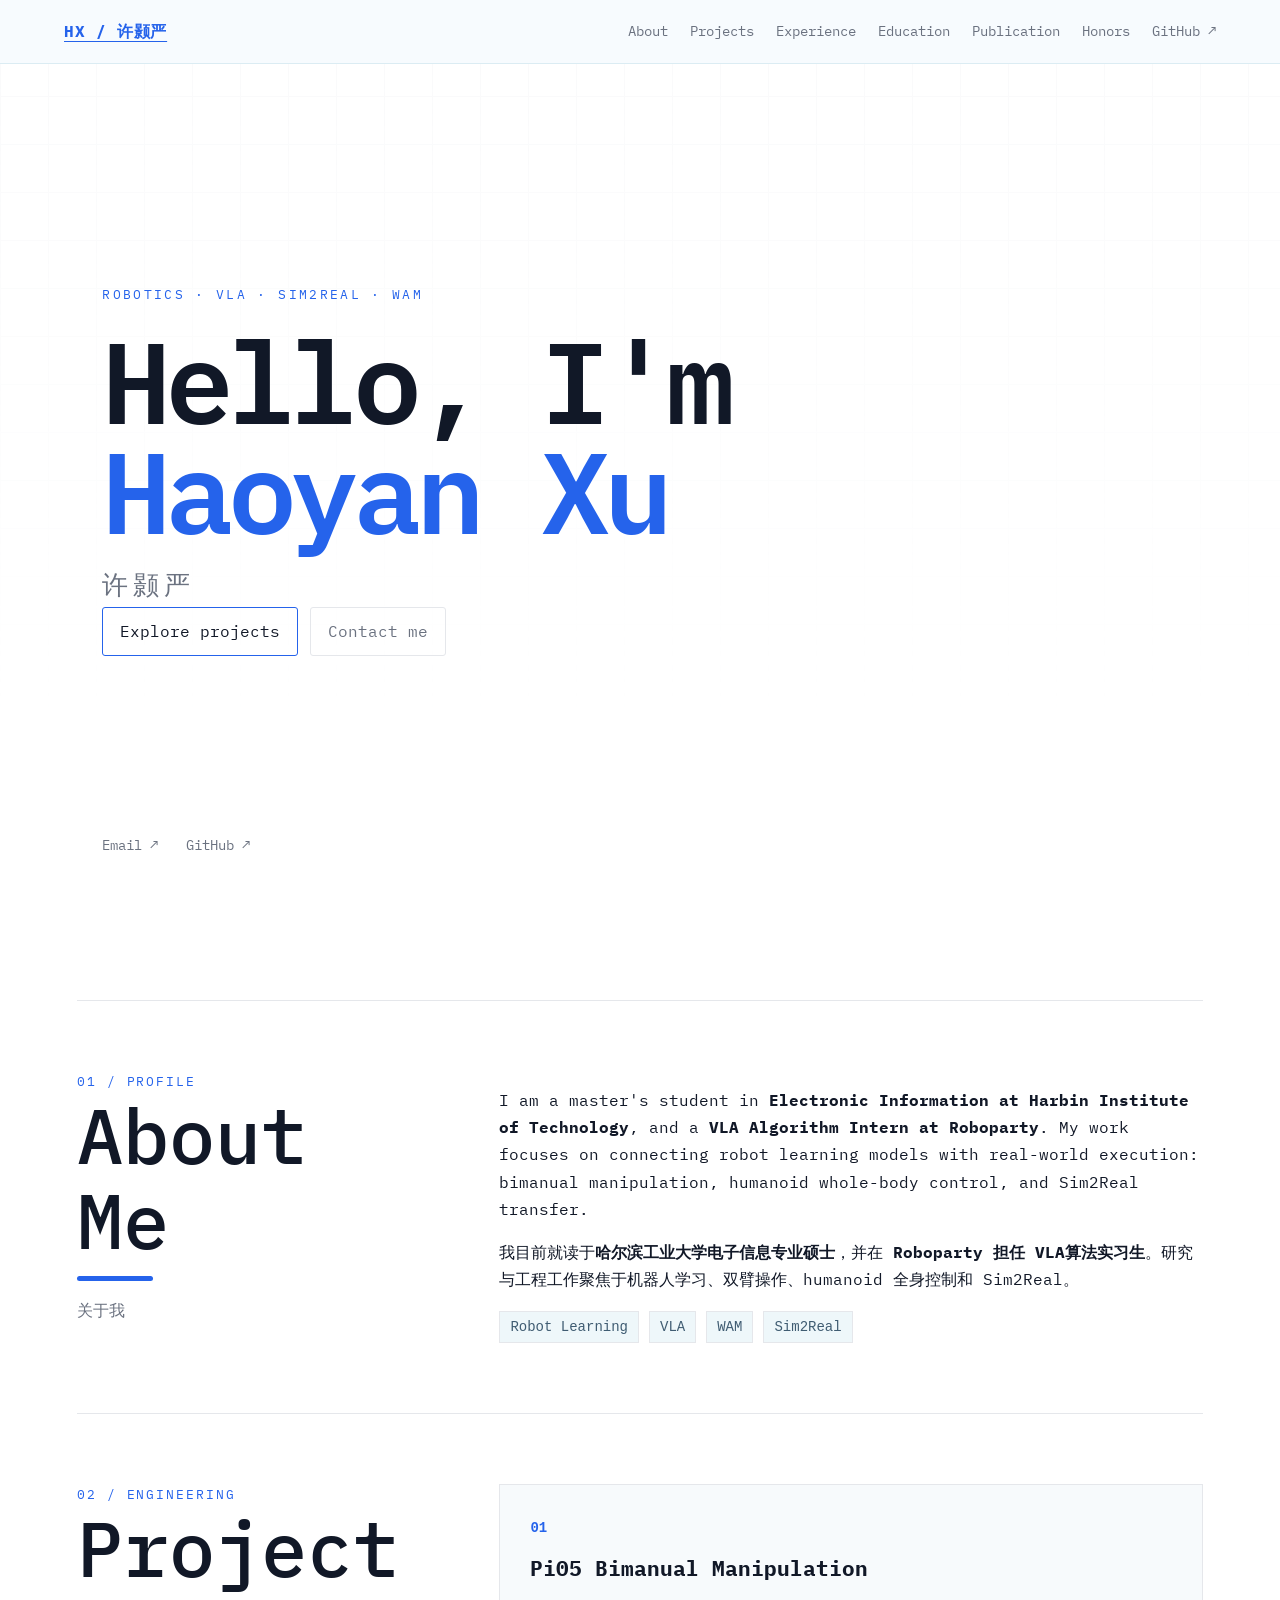
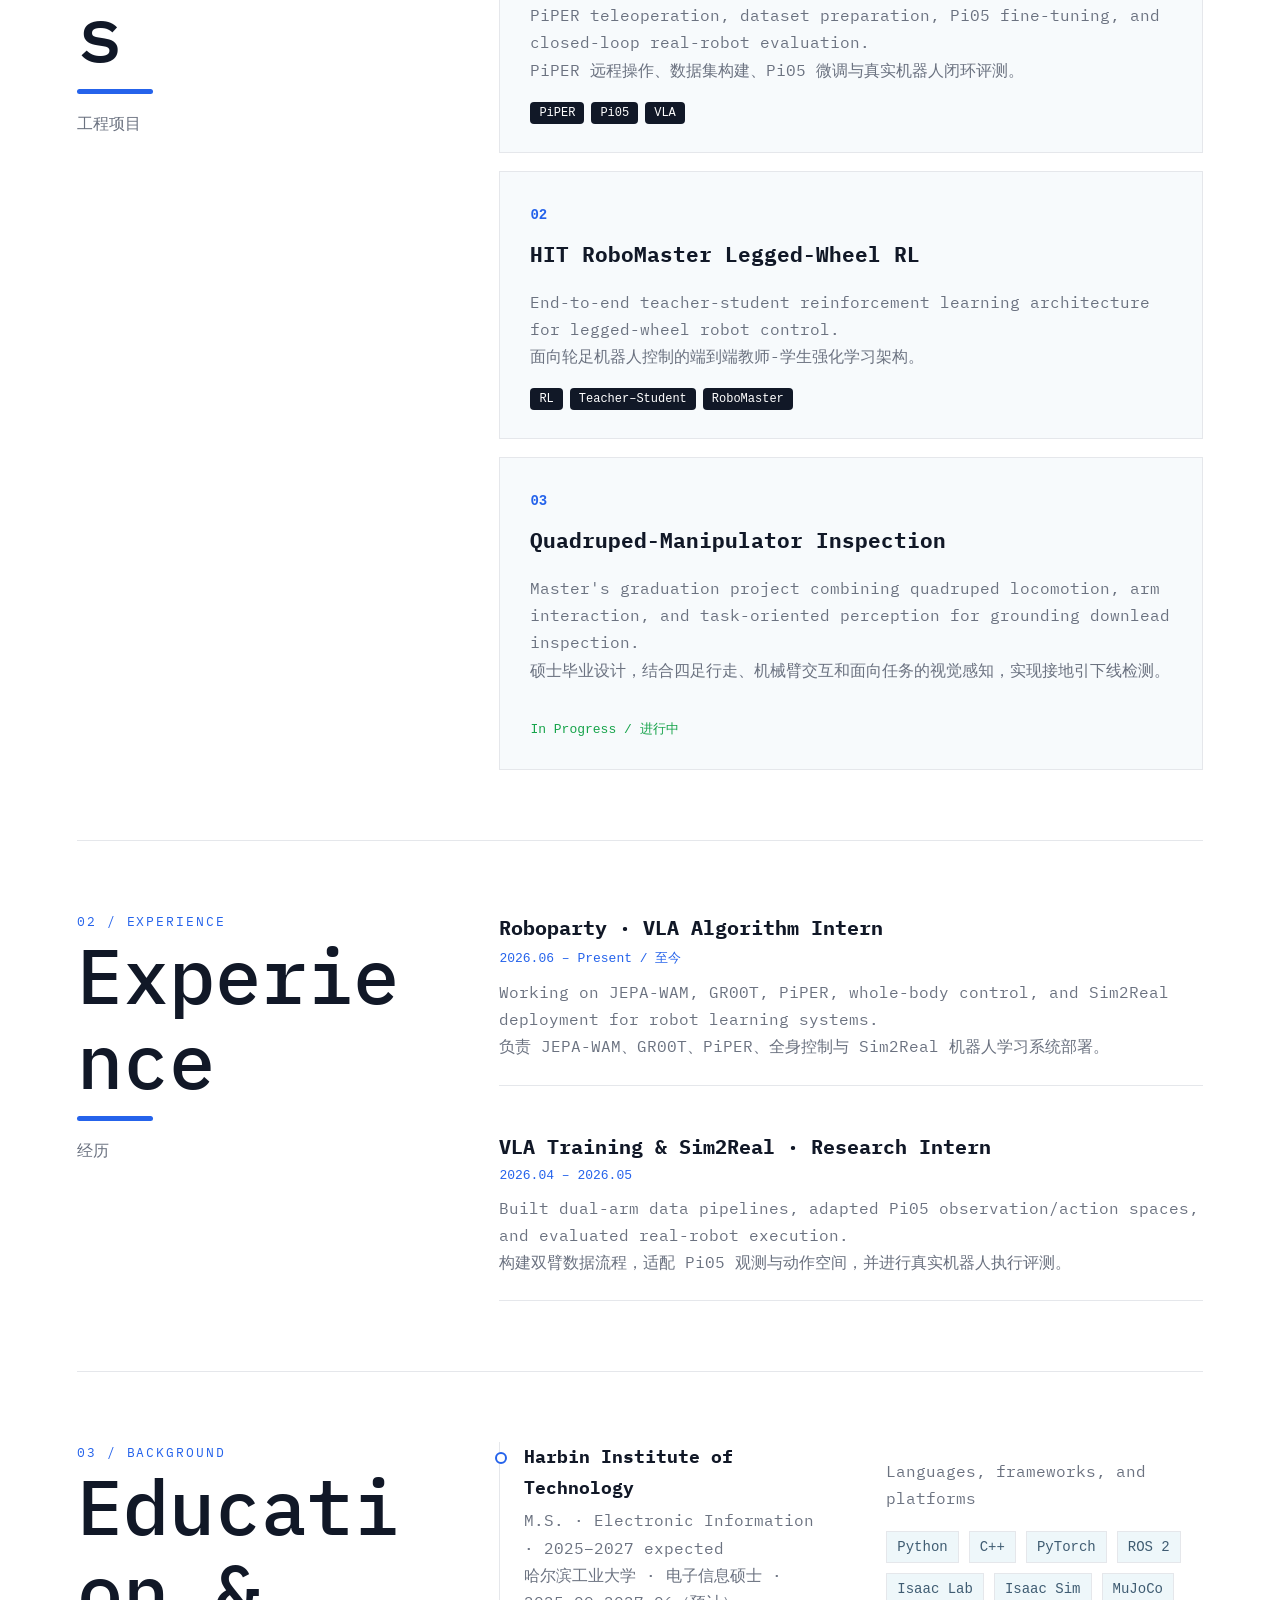
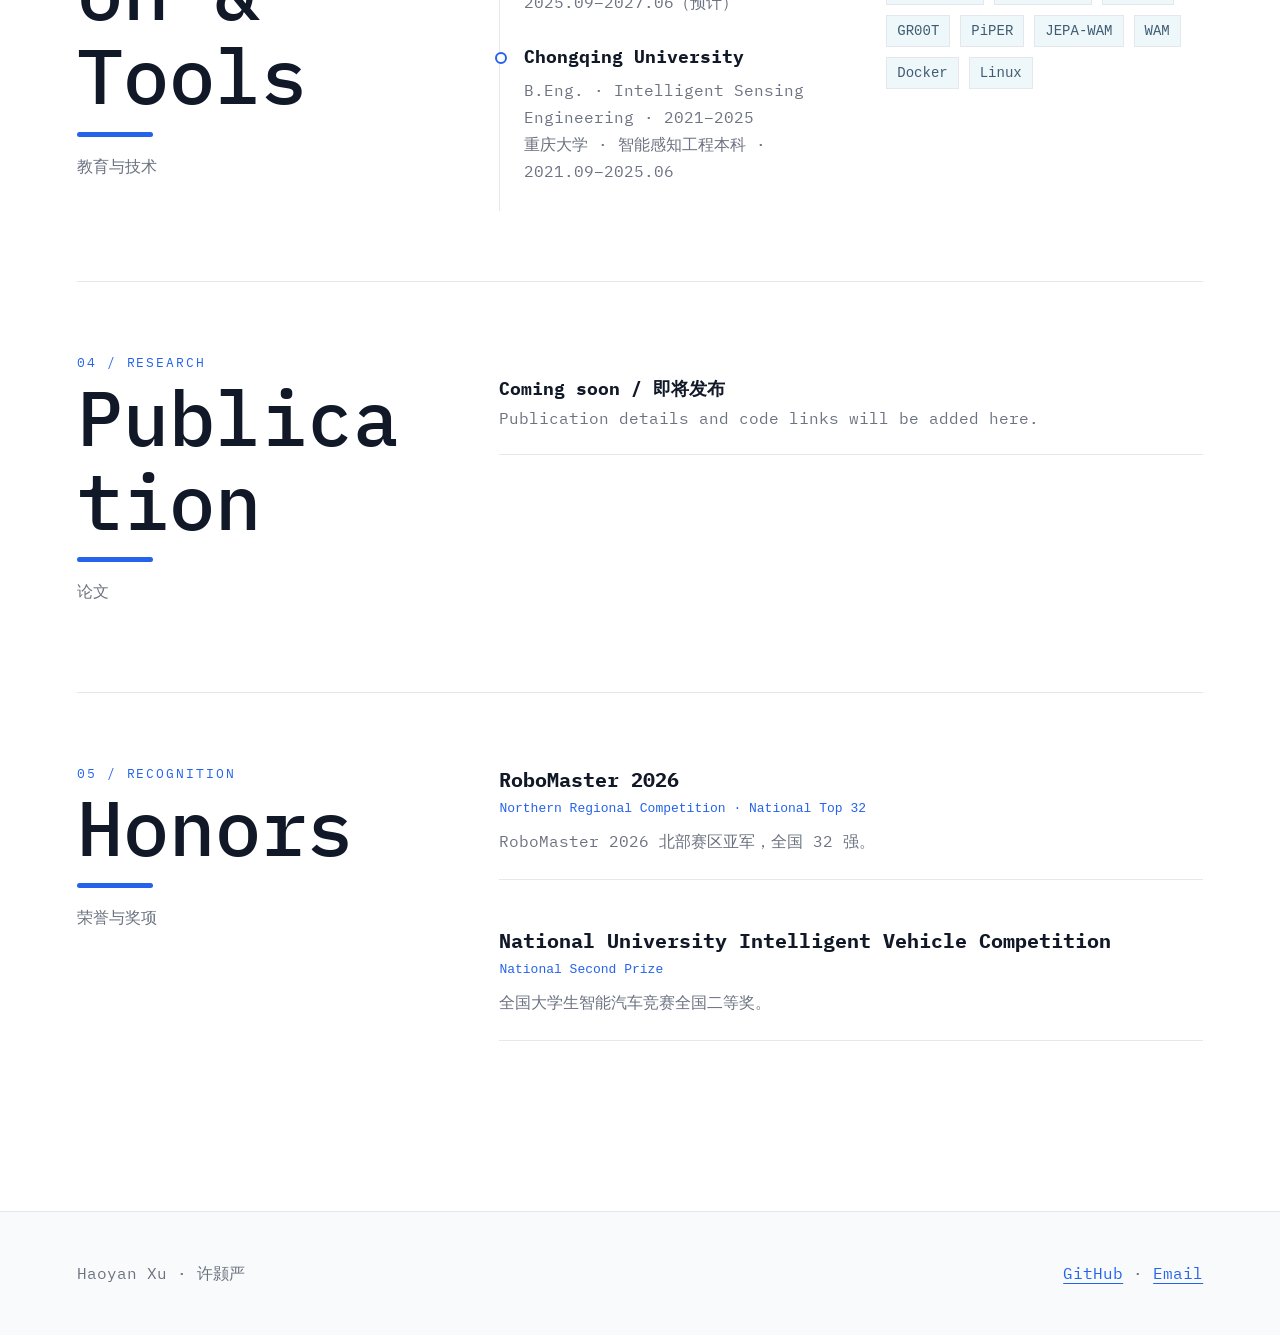
==== commit 429f600c: "Match DevPortfolio wide layout and hero footer links" ====
--- a/index.html
+++ b/index.html
@@ -11,20 +11,20 @@
     .progress{position:fixed;z-index:8;top:0;left:0;width:100%;height:3px;background:transparent}.progress i{display:block;width:0;height:100%;background:linear-gradient(90deg,var(--cyan),var(--lime));box-shadow:0 0 14px rgba(20,125,153,.35)}.nav{position:fixed;z-index:5;top:0;left:0;right:0;display:flex;justify-content:space-between;align-items:center;padding:18px clamp(22px,5vw,76px);background:rgba(246,251,254,.86);backdrop-filter:blur(12px);border-bottom:1px solid rgba(20,125,153,.12)}.brand{font-weight:700;letter-spacing:.04em}.navlinks{display:flex;gap:22px;font-size:14px}.navlinks a{text-decoration:none;color:var(--muted)}.navlinks a:hover{color:var(--ink)}
     .hero{min-height:100vh;display:grid;align-items:center;position:relative;overflow:hidden;padding:130px clamp(22px,8vw,130px) 90px;background:#fff}.hero:before{content:"";position:absolute;inset:0;opacity:.22;background-image:linear-gradient(var(--line) 1px,transparent 1px),linear-gradient(90deg,var(--line) 1px,transparent 1px);background-size:48px 48px;mask-image:linear-gradient(to bottom,#000,transparent 80%);animation:grid 16s linear infinite}.hero-content{position:relative;max-width:760px;z-index:1}.eyebrow{color:var(--cyan);font-size:13px;letter-spacing:.18em;text-transform:uppercase}.hero h1{margin:18px 0 20px;max-width:900px;font:600 clamp(3.2rem,9vw,8.5rem)/.95 var(--serif);letter-spacing:-.055em}.cn{color:var(--muted);font-size:clamp(1.25rem,2vw,1.8rem);letter-spacing:.18em}.hero-copy{max-width:620px;margin:28px 0;color:#4b5563;font-size:clamp(1.05rem,2vw,1.35rem)}.hero-actions{display:flex;gap:12px;flex-wrap:wrap}.button{display:inline-block;padding:10px 17px;border:1px solid var(--cyan);border-radius:3px;text-decoration:none;color:var(--ink);transition:background .25s,transform .25s}.button:hover{background:#eff6ff;transform:translateY(-2px)}.button.secondary{border-color:var(--line);color:var(--muted)}
     .signal{position:absolute;right:11%;top:24%;width:310px;height:310px;border:1px solid var(--line);border-radius:50%;opacity:.7;animation:pulse 4s ease-in-out infinite}.signal:before,.signal:after{content:"";position:absolute;border:1px solid rgba(20,125,153,.42);border-radius:50%;inset:25px;opacity:.7}.signal:after{inset:75px;border-color:rgba(110,156,67,.55)}.signal-dot{position:absolute;top:50%;left:50%;width:9px;height:9px;background:var(--lime);border-radius:50%;box-shadow:0 0 25px rgba(110,156,67,.5);transform:translate(-50%,-50%)}.bot-dock{position:absolute;z-index:2;right:calc(11% + 90px);top:calc(24% + 92px);display:grid;place-items:center;width:130px;height:130px;border:1px solid rgba(20,125,153,.3);border-radius:28px;background:rgba(255,255,255,.88);box-shadow:0 20px 65px rgba(31,84,111,.14);transform:translateZ(0);animation:float 5s ease-in-out infinite}.bot{font-size:58px;filter:drop-shadow(0 0 14px rgba(20,125,153,.25));line-height:1}.bot-status{position:absolute;bottom:10px;color:var(--lime);font:10px monospace;letter-spacing:.08em;text-transform:uppercase}.scanline{position:absolute;left:17px;right:17px;height:1px;background:var(--cyan);opacity:.4;animation:scan 2.8s ease-in-out infinite}
-    main{width:min(1180px,100%);margin:auto;padding:100px clamp(22px,6vw,90px)}section{padding:70px 0;border-top:1px solid var(--line)}.section-head{display:flex;align-items:baseline;justify-content:space-between;gap:20px;margin-bottom:30px}.section-kicker{color:var(--cyan);font-size:13px;letter-spacing:.15em;text-transform:uppercase}h2{margin:0;font:500 clamp(2rem,4vw,3.6rem)/1.1 var(--serif)}.sub{color:var(--muted)}
+    main{width:min(1440px,100%);margin:auto;padding:100px clamp(32px,6vw,96px)}section{padding:70px 0;border-top:1px solid var(--line)}.section-head{display:flex;align-items:baseline;justify-content:space-between;gap:20px;margin-bottom:30px}.section-kicker{color:var(--cyan);font-size:13px;letter-spacing:.15em;text-transform:uppercase}h2{margin:0;font:500 clamp(2rem,4vw,3.6rem)/1.1 var(--serif)}.sub{color:var(--muted)}
     .project-grid{display:grid;grid-template-columns:repeat(3,1fr);gap:14px}.project{min-height:280px;padding:24px;background:var(--panel);border:1px solid var(--line);box-shadow:0 12px 35px rgba(25,83,111,.06);transition:transform .35s,border-color .35s,background .35s;transform-style:preserve-3d}.project:hover{border-color:rgba(20,125,153,.6);background:var(--panel2)}.project-no{color:var(--lime);font:700 14px/1 monospace}.project h3{margin:48px 0 12px;font-size:20px}.project p{color:var(--muted)}.status{display:inline-block;margin-top:20px;color:var(--lime);font:13px monospace}
     .portfolio-section{display:grid;grid-template-columns:minmax(220px, .38fr) minmax(0, .62fr);gap:60px;align-items:start}.portfolio-title h2{font-size:clamp(2.4rem,6vw,5rem)}.accent-rule{width:76px;height:5px;margin-top:14px;border-radius:99px;background:var(--cyan)}.project-grid{display:grid;grid-template-columns:1fr;gap:18px}.project{min-height:0;padding:28px 30px;background:#f7fafc;border:1px solid var(--line);box-shadow:none;transition:transform .35s,border-color .35s,background .35s,box-shadow .35s;transform-style:preserve-3d}.project:hover{border-color:rgba(20,125,153,.55);background:#fff;box-shadow:0 18px 42px rgba(25,83,111,.12)}.project-no{color:var(--cyan);font:700 14px/1 monospace}.project h3{margin:10px 0 12px;font-size:21px}.project p{color:var(--muted)}.project-tags{display:flex;flex-wrap:wrap;gap:7px;margin-top:18px}.project-tag{padding:4px 9px;border-radius:4px;background:var(--ink);color:#fff;font:12px monospace}.status{display:inline-block;margin-top:20px;color:var(--lime);font:13px monospace}
     .experience-list{display:grid;gap:20px}.experience-item{padding:24px 0;border-bottom:1px solid var(--line)}.experience-item:first-child{padding-top:0}.experience-item h3{margin:0;font-size:20px}.experience-meta{margin-top:4px;color:var(--cyan);font:13px monospace}.experience-item p{margin:12px 0 0;color:var(--muted)}
     .two-col{display:grid;grid-template-columns:1fr 1fr;gap:70px}.timeline{border-left:1px solid var(--line);padding-left:24px}.item{position:relative;margin-bottom:26px}.item:before{content:"";position:absolute;left:-29px;top:10px;width:8px;height:8px;border:2px solid var(--cyan);background:var(--bg);border-radius:50%}.item h3{margin:0 0 4px;font-size:18px}.item p{margin:0;color:var(--muted)}.tools{display:flex;flex-wrap:wrap;gap:10px;margin-top:18px}.tool{padding:7px 10px;background:#eef7fa;border:1px solid var(--line);color:#3f5c72;font:14px monospace}.pub{padding:22px 0;border-bottom:1px solid var(--line);color:var(--muted)}.pub strong{display:block;color:var(--ink);font-size:18px}.coming{color:var(--lime);font-family:monospace}
-    footer{padding:35px clamp(22px,6vw,90px);border-top:1px solid var(--line);color:var(--muted);display:flex;justify-content:space-between;gap:20px}.reveal{opacity:0;transform:translateY(22px);transition:opacity .7s,transform .7s}.reveal.visible{opacity:1;transform:none}@keyframes grid{to{background-position:48px 48px}}@keyframes pulse{50%{transform:scale(1.05);opacity:.4}}@keyframes float{50%{transform:translateY(-12px) rotate(2deg)}}@keyframes scan{0%,100%{top:20px;opacity:0}20%,80%{opacity:.55}50%{top:103px}}
+    .hero-social{position:absolute;bottom:42px;left:clamp(32px,8vw,130px);display:flex;gap:28px;font-size:14px}.hero-social a{color:var(--muted);text-decoration:none}.hero-social a:hover{color:var(--cyan)}footer{padding:48px clamp(32px,6vw,96px);background:#f9fafb;border-top:1px solid var(--line);color:var(--muted);display:flex;justify-content:space-between;gap:20px}.reveal{opacity:0;transform:translateY(22px);transition:opacity .7s,transform .7s}.reveal.visible{opacity:1;transform:none}@keyframes grid{to{background-position:48px 48px}}@keyframes pulse{50%{transform:scale(1.05);opacity:.4}}@keyframes float{50%{transform:translateY(-12px) rotate(2deg)}}@keyframes scan{0%,100%{top:20px;opacity:0}20%,80%{opacity:.55}50%{top:103px}}
     @media(max-width:800px){.navlinks{display:none}.signal{right:-100px;top:18%;opacity:.45}.bot-dock{right:34px;top:calc(18% + 78px);width:105px;height:105px}.bot{font-size:46px}.project-grid,.two-col,.portfolio-section{grid-template-columns:1fr}.portfolio-title{margin-bottom:8px}main{padding-top:45px}section{padding:55px 0}.hero{min-height:850px}}
     @media(prefers-reduced-motion:reduce){*,*:before,*:after{animation:none!important;transition:none!important;scroll-behavior:auto!important}.reveal{opacity:1;transform:none}}
-    html,body{overflow-x:hidden}main,section,.portfolio-section,.portfolio-title,.project-grid,.experience-list,.timeline,.two-col,.project,.experience-item,.item{min-width:0}.portfolio-section{grid-template-columns:minmax(0,.34fr) minmax(0,.66fr);gap:clamp(28px,5vw,60px)}.two-col{grid-template-columns:minmax(0,1fr) minmax(0,1fr)}h1,h2,h3,p,.project-tag,.experience-meta{overflow-wrap:anywhere;word-break:break-word}@media(max-width:980px){.navlinks{gap:12px;font-size:12px}.portfolio-section{grid-template-columns:1fr;gap:24px}.portfolio-title{display:flex;align-items:baseline;gap:16px;flex-wrap:wrap}.portfolio-title .accent-rule{flex-basis:76px}.portfolio-title .sub{margin-left:auto}}@media(max-width:720px){.navlinks{display:none}.two-col{grid-template-columns:1fr}.portfolio-title{display:block}.portfolio-title .sub{margin-left:0}.project{padding:22px}.hero{padding-top:110px}}
+    html,body{overflow-x:hidden}main,section,.portfolio-section,.portfolio-title,.project-grid,.experience-list,.timeline,.two-col,.project,.experience-item,.item{min-width:0}.portfolio-section{grid-template-columns:minmax(0,.34fr) minmax(0,.66fr);gap:clamp(28px,5vw,60px)}.two-col{grid-template-columns:minmax(0,1fr) minmax(0,1fr)}h1,h2,h3,p,.project-tag,.experience-meta{overflow-wrap:anywhere;word-break:break-word}@media(max-width:980px){.navlinks{gap:12px;font-size:12px}.portfolio-section{grid-template-columns:1fr;gap:24px}.portfolio-title{display:flex;align-items:baseline;gap:16px;flex-wrap:wrap}.portfolio-title .accent-rule{flex-basis:76px}.portfolio-title .sub{margin-left:auto}}@media(max-width:720px){.navlinks{display:none}.two-col{grid-template-columns:1fr}.portfolio-title{display:block}.portfolio-title .sub{margin-left:0}.project{padding:22px}.hero{padding-top:110px}.hero-social{left:22px;bottom:28px;gap:18px}}
   </style>
 </head>
 <body>
   <div class="progress" aria-hidden="true"><i></i></div><nav class="nav"><a class="brand" href="#top">HX / 许颢严</a><div class="navlinks"><a href="#about">About</a><a href="#projects">Projects</a><a href="#experience">Experience</a><a href="#background">Education</a><a href="#publication">Publication</a><a href="#honors">Honors</a><a href="https://github.com/xu-haoyan">GitHub ↗</a></div></nav>
-  <header class="hero" id="top"><div class="hero-content"><div class="eyebrow">Robotics · VLA · Sim2Real · WAM</div><h1>Hello, I'm <span style="color:var(--cyan)">Haoyan Xu</span></h1><div class="cn" lang="zh-CN">许颢严</div><div class="hero-actions"><a class="button" href="#projects">Explore projects</a><a class="button secondary" href="mailto:1006112909xhy@gmail.com">Contact me</a></div></div></header>
+  <header class="hero" id="top"><div class="hero-content"><div class="eyebrow">Robotics · VLA · Sim2Real · WAM</div><h1>Hello, I'm <span style="color:var(--cyan)">Haoyan Xu</span></h1><div class="cn" lang="zh-CN">许颢严</div><div class="hero-actions"><a class="button" href="#projects">Explore projects</a><a class="button secondary" href="mailto:1006112909xhy@gmail.com">Contact me</a></div></div><div class="hero-social"><a href="mailto:1006112909xhy@gmail.com">Email ↗</a><a href="https://github.com/xu-haoyan">GitHub ↗</a></div></header>
   <main>
     <section id="about" class="reveal"><div class="portfolio-section"><div class="portfolio-title"><div class="section-kicker">01 / Profile</div><h2>About Me</h2><div class="accent-rule"></div><p class="sub" lang="zh-CN">关于我</p></div><div class="about-copy"><p>I am a master's student in <strong>Electronic Information at Harbin Institute of Technology</strong>, and a <strong>VLA Algorithm Intern at Roboparty</strong>. My work focuses on connecting robot learning models with real-world execution: bimanual manipulation, humanoid whole-body control, and Sim2Real transfer.</p><p lang="zh-CN">我目前就读于<strong>哈尔滨工业大学电子信息专业硕士</strong>，并在 <strong>Roboparty 担任 VLA算法实习生</strong>。研究与工程工作聚焦于机器人学习、双臂操作、humanoid 全身控制和 Sim2Real。</p><div class="tools"><span class="tool">Robot Learning</span><span class="tool">VLA</span><span class="tool">WAM</span><span class="tool">Sim2Real</span></div></div></div></section>
     <section id="projects" class="reveal"><div class="portfolio-section"><div class="portfolio-title"><div class="section-kicker">02 / Engineering</div><h2>Projects</h2><div class="accent-rule"></div><p class="sub" lang="zh-CN">工程项目</p></div><div class="project-grid"><article class="project"><span class="project-no">01</span><h3>Pi05 Bimanual Manipulation</h3><p>PiPER teleoperation, dataset preparation, Pi05 fine-tuning, and closed-loop real-robot evaluation.<br lang="zh-CN"><span lang="zh-CN">PiPER 远程操作、数据集构建、Pi05 微调与真实机器人闭环评测。</span></p><div class="project-tags"><span class="project-tag">PiPER</span><span class="project-tag">Pi05</span><span class="project-tag">VLA</span></div></article><article class="project"><span class="project-no">02</span><h3>HIT RoboMaster Legged-Wheel RL</h3><p>End-to-end teacher-student reinforcement learning architecture for legged-wheel robot control.<br><span lang="zh-CN">面向轮足机器人控制的端到端教师-学生强化学习架构。</span></p><div class="project-tags"><span class="project-tag">RL</span><span class="project-tag">Teacher–Student</span><span class="project-tag">RoboMaster</span></div></article><article class="project"><span class="project-no">03</span><h3>Quadruped-Manipulator Inspection</h3><p>Master's graduation project combining quadruped locomotion, arm interaction, and task-oriented perception for grounding downlead inspection.<br><span lang="zh-CN">硕士毕业设计，结合四足行走、机械臂交互和面向任务的视觉感知，实现接地引下线检测。</span></p><span class="status">In Progress / 进行中</span></article></div></div></section>
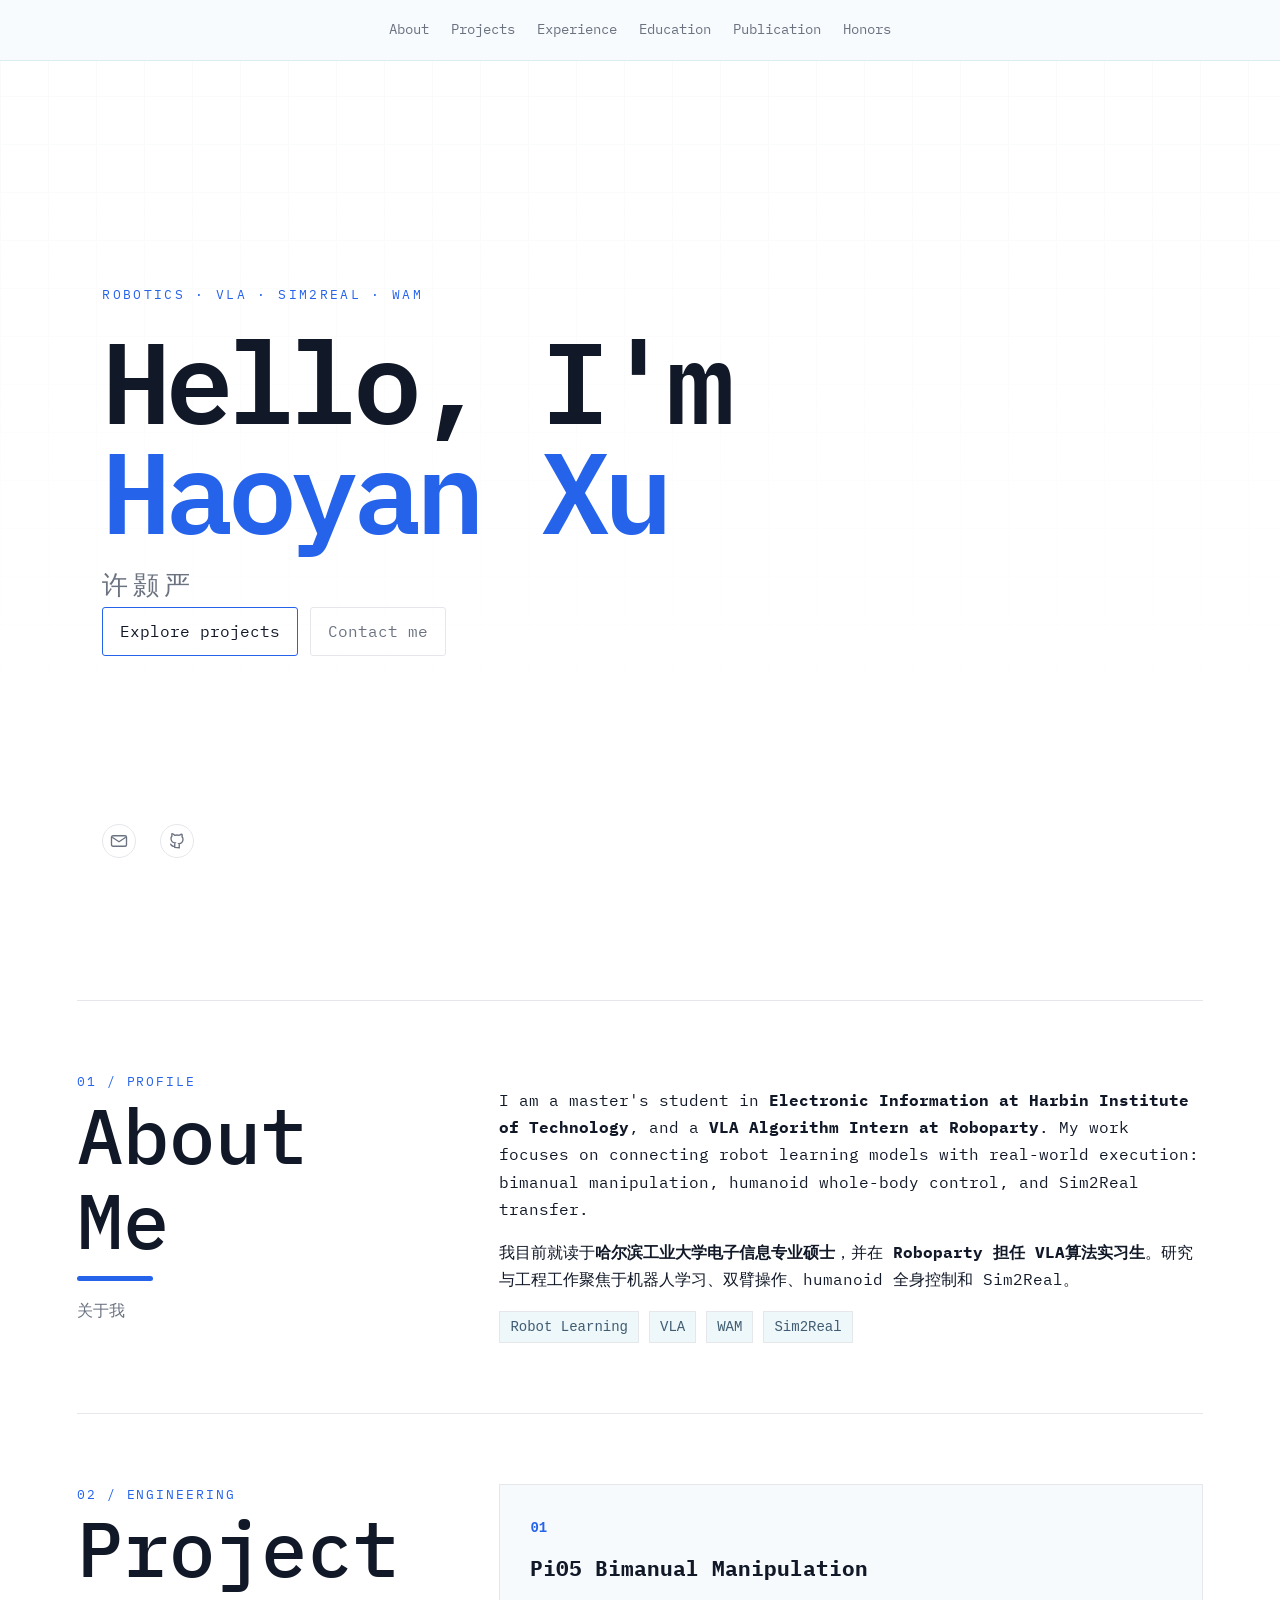
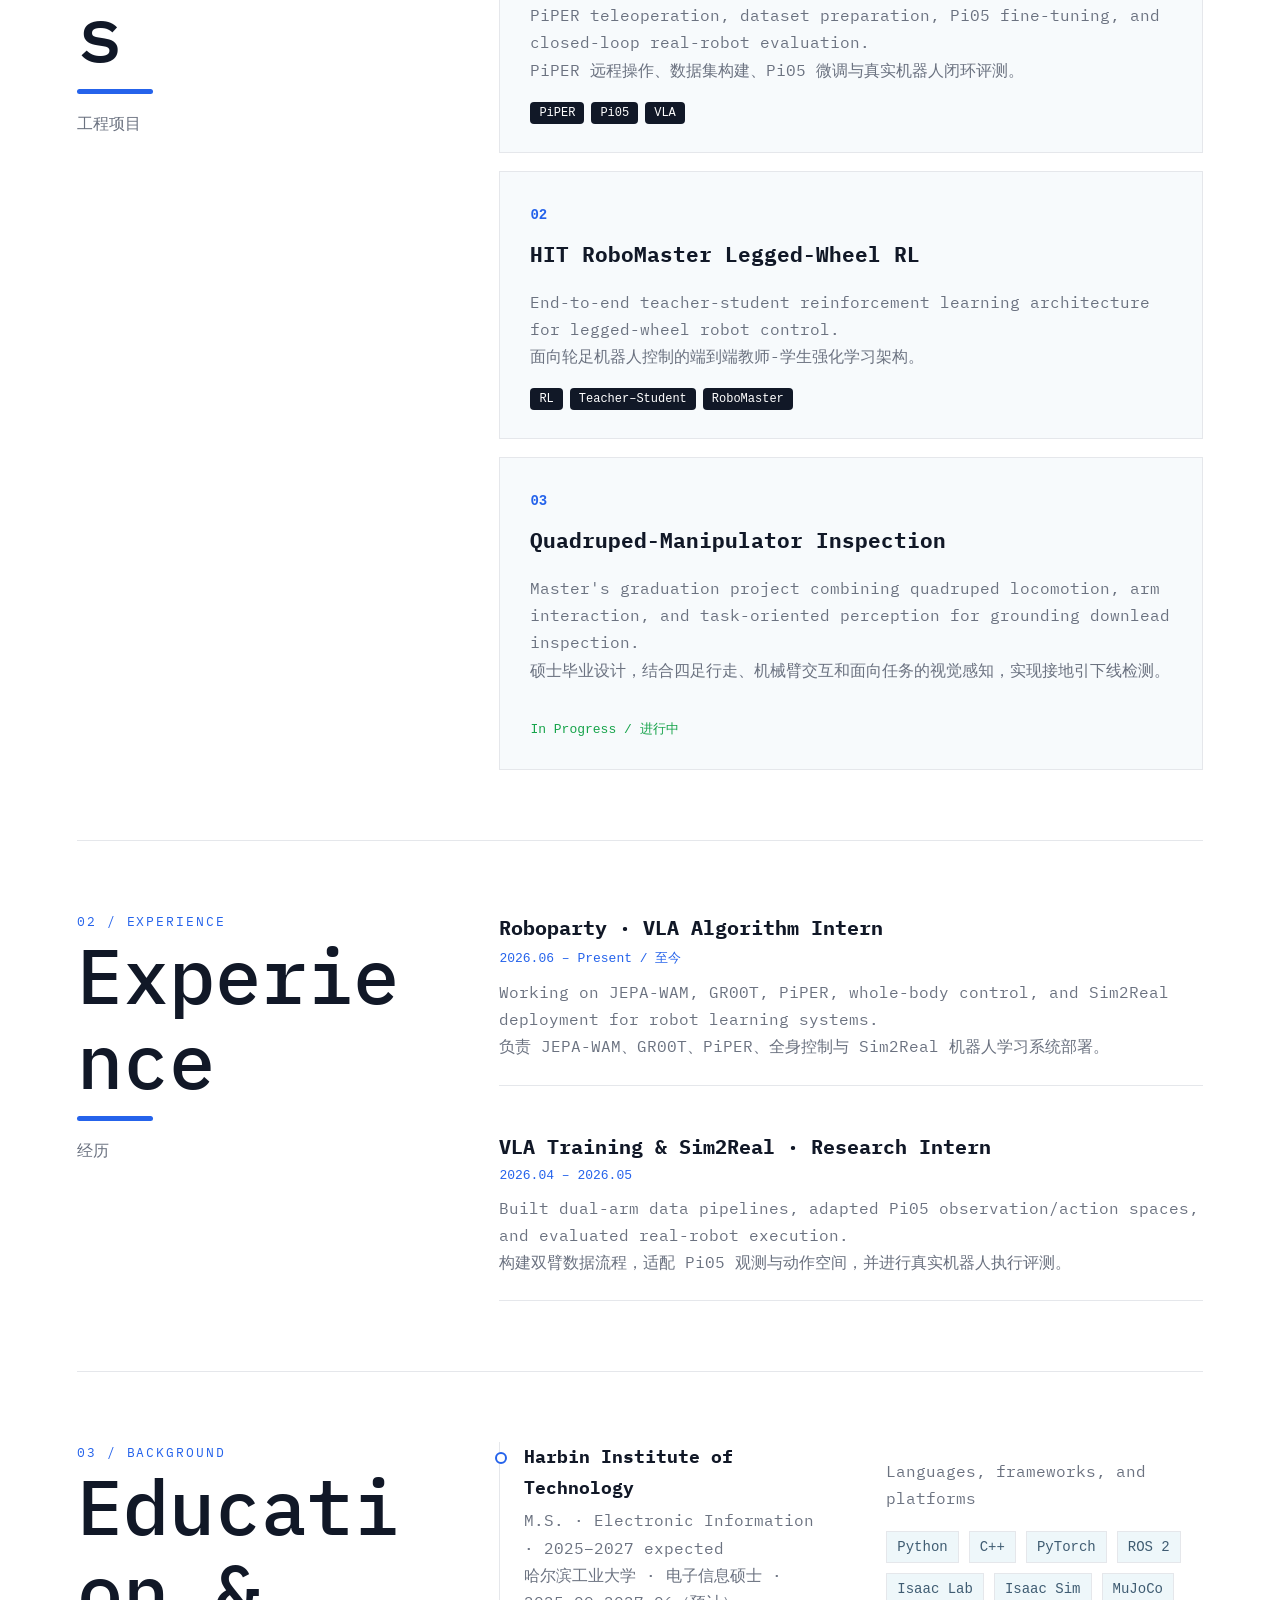
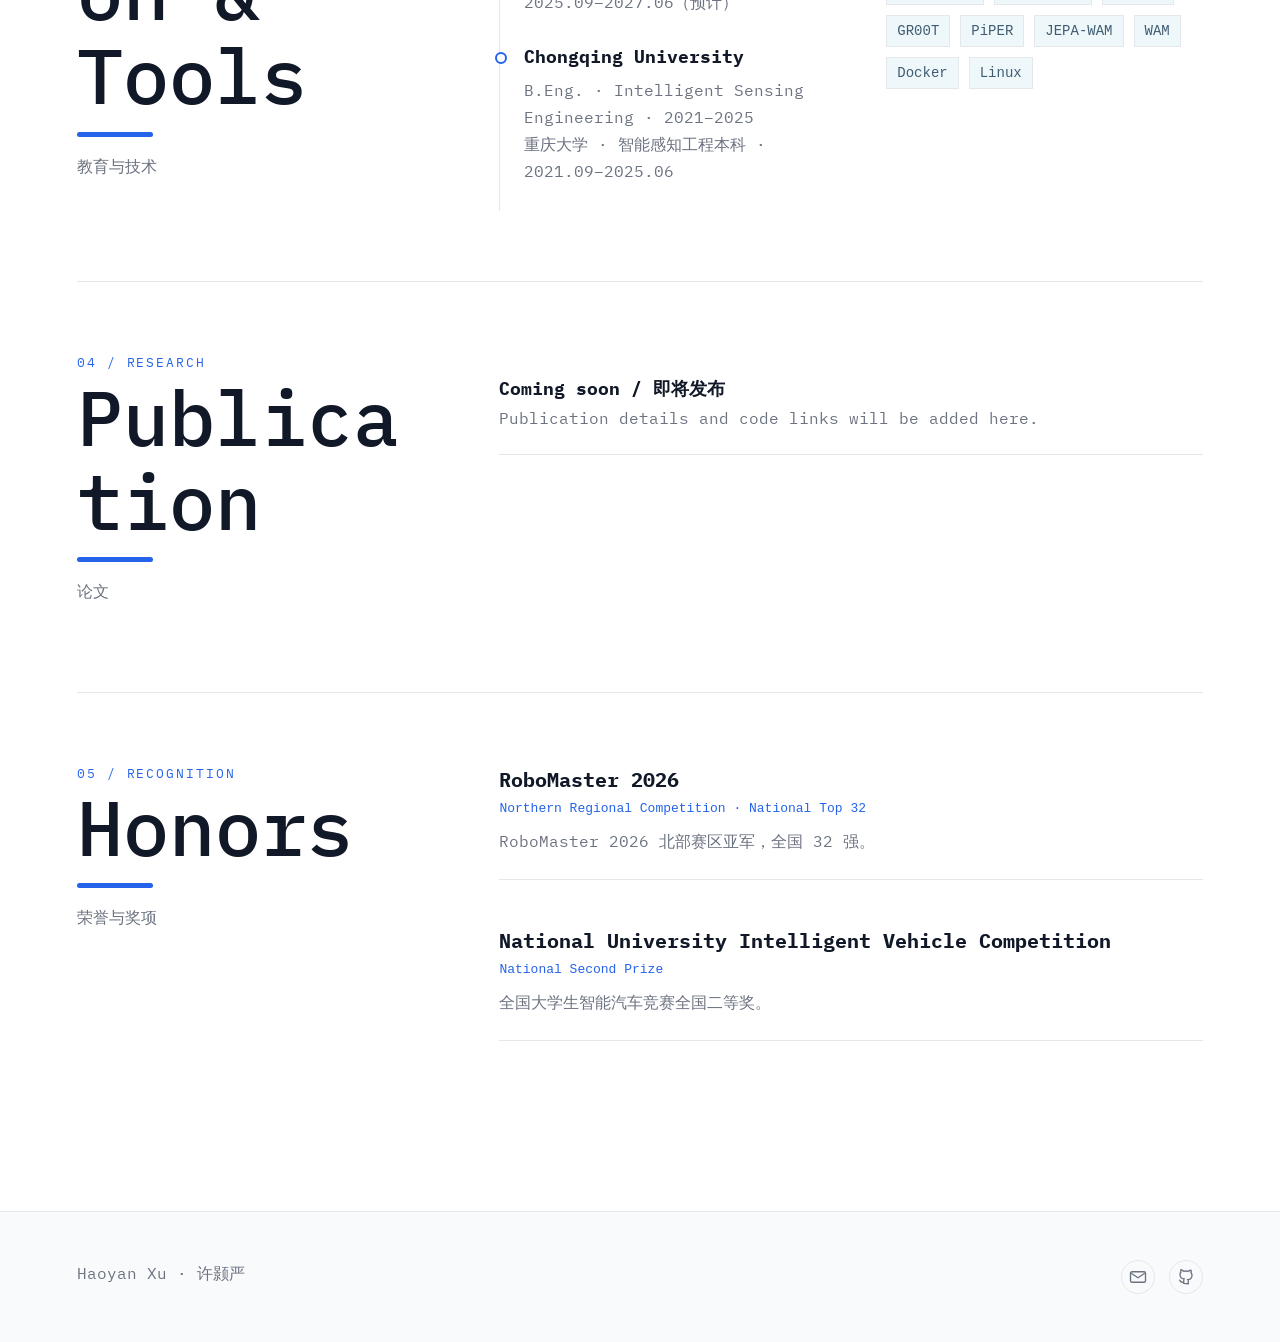
==== commit b6951c8a: "Center navigation and use icon-only social links" ====
--- a/index.html
+++ b/index.html
@@ -8,7 +8,7 @@
     @import url('https://fonts.googleapis.com/css2?family=IBM+Plex+Mono:wght@400;500;600;700&display=swap');
     :root{--bg:#fff;--panel:#fff;--panel2:#f8fafc;--ink:#111827;--muted:#6b7280;--cyan:#2563eb;--lime:#16a34a;--line:#e5e7eb;--serif:"IBM Plex Mono",monospace}
     *{box-sizing:border-box}html{scroll-behavior:smooth}body{margin:0;background:var(--bg);color:var(--ink);font:16px/1.7 "IBM Plex Mono",monospace}a{color:var(--cyan);text-underline-offset:4px}a:hover{color:#1d4ed8}a:focus-visible{outline:3px solid #93c5fd;outline-offset:5px}
-    .progress{position:fixed;z-index:8;top:0;left:0;width:100%;height:3px;background:transparent}.progress i{display:block;width:0;height:100%;background:linear-gradient(90deg,var(--cyan),var(--lime));box-shadow:0 0 14px rgba(20,125,153,.35)}.nav{position:fixed;z-index:5;top:0;left:0;right:0;display:flex;justify-content:space-between;align-items:center;padding:18px clamp(22px,5vw,76px);background:rgba(246,251,254,.86);backdrop-filter:blur(12px);border-bottom:1px solid rgba(20,125,153,.12)}.brand{font-weight:700;letter-spacing:.04em}.navlinks{display:flex;gap:22px;font-size:14px}.navlinks a{text-decoration:none;color:var(--muted)}.navlinks a:hover{color:var(--ink)}
+    .progress{position:fixed;z-index:8;top:0;left:0;width:100%;height:3px;background:transparent}.progress i{display:block;width:0;height:100%;background:linear-gradient(90deg,var(--cyan),var(--lime));box-shadow:0 0 14px rgba(20,125,153,.35)}.nav{position:fixed;z-index:5;top:0;left:0;right:0;display:flex;justify-content:center;align-items:center;padding:18px clamp(22px,5vw,76px);background:rgba(246,251,254,.86);backdrop-filter:blur(12px);border-bottom:1px solid rgba(20,125,153,.12)}.brand{display:none}.navlinks{display:flex;justify-content:center;gap:22px;font-size:14px}.navlinks a{text-decoration:none;color:var(--muted)}.navlinks a:hover{color:var(--ink)}
     .hero{min-height:100vh;display:grid;align-items:center;position:relative;overflow:hidden;padding:130px clamp(22px,8vw,130px) 90px;background:#fff}.hero:before{content:"";position:absolute;inset:0;opacity:.22;background-image:linear-gradient(var(--line) 1px,transparent 1px),linear-gradient(90deg,var(--line) 1px,transparent 1px);background-size:48px 48px;mask-image:linear-gradient(to bottom,#000,transparent 80%);animation:grid 16s linear infinite}.hero-content{position:relative;max-width:760px;z-index:1}.eyebrow{color:var(--cyan);font-size:13px;letter-spacing:.18em;text-transform:uppercase}.hero h1{margin:18px 0 20px;max-width:900px;font:600 clamp(3.2rem,9vw,8.5rem)/.95 var(--serif);letter-spacing:-.055em}.cn{color:var(--muted);font-size:clamp(1.25rem,2vw,1.8rem);letter-spacing:.18em}.hero-copy{max-width:620px;margin:28px 0;color:#4b5563;font-size:clamp(1.05rem,2vw,1.35rem)}.hero-actions{display:flex;gap:12px;flex-wrap:wrap}.button{display:inline-block;padding:10px 17px;border:1px solid var(--cyan);border-radius:3px;text-decoration:none;color:var(--ink);transition:background .25s,transform .25s}.button:hover{background:#eff6ff;transform:translateY(-2px)}.button.secondary{border-color:var(--line);color:var(--muted)}
     .signal{position:absolute;right:11%;top:24%;width:310px;height:310px;border:1px solid var(--line);border-radius:50%;opacity:.7;animation:pulse 4s ease-in-out infinite}.signal:before,.signal:after{content:"";position:absolute;border:1px solid rgba(20,125,153,.42);border-radius:50%;inset:25px;opacity:.7}.signal:after{inset:75px;border-color:rgba(110,156,67,.55)}.signal-dot{position:absolute;top:50%;left:50%;width:9px;height:9px;background:var(--lime);border-radius:50%;box-shadow:0 0 25px rgba(110,156,67,.5);transform:translate(-50%,-50%)}.bot-dock{position:absolute;z-index:2;right:calc(11% + 90px);top:calc(24% + 92px);display:grid;place-items:center;width:130px;height:130px;border:1px solid rgba(20,125,153,.3);border-radius:28px;background:rgba(255,255,255,.88);box-shadow:0 20px 65px rgba(31,84,111,.14);transform:translateZ(0);animation:float 5s ease-in-out infinite}.bot{font-size:58px;filter:drop-shadow(0 0 14px rgba(20,125,153,.25));line-height:1}.bot-status{position:absolute;bottom:10px;color:var(--lime);font:10px monospace;letter-spacing:.08em;text-transform:uppercase}.scanline{position:absolute;left:17px;right:17px;height:1px;background:var(--cyan);opacity:.4;animation:scan 2.8s ease-in-out infinite}
     main{width:min(1440px,100%);margin:auto;padding:100px clamp(32px,6vw,96px)}section{padding:70px 0;border-top:1px solid var(--line)}.section-head{display:flex;align-items:baseline;justify-content:space-between;gap:20px;margin-bottom:30px}.section-kicker{color:var(--cyan);font-size:13px;letter-spacing:.15em;text-transform:uppercase}h2{margin:0;font:500 clamp(2rem,4vw,3.6rem)/1.1 var(--serif)}.sub{color:var(--muted)}
@@ -16,15 +16,15 @@
     .portfolio-section{display:grid;grid-template-columns:minmax(220px, .38fr) minmax(0, .62fr);gap:60px;align-items:start}.portfolio-title h2{font-size:clamp(2.4rem,6vw,5rem)}.accent-rule{width:76px;height:5px;margin-top:14px;border-radius:99px;background:var(--cyan)}.project-grid{display:grid;grid-template-columns:1fr;gap:18px}.project{min-height:0;padding:28px 30px;background:#f7fafc;border:1px solid var(--line);box-shadow:none;transition:transform .35s,border-color .35s,background .35s,box-shadow .35s;transform-style:preserve-3d}.project:hover{border-color:rgba(20,125,153,.55);background:#fff;box-shadow:0 18px 42px rgba(25,83,111,.12)}.project-no{color:var(--cyan);font:700 14px/1 monospace}.project h3{margin:10px 0 12px;font-size:21px}.project p{color:var(--muted)}.project-tags{display:flex;flex-wrap:wrap;gap:7px;margin-top:18px}.project-tag{padding:4px 9px;border-radius:4px;background:var(--ink);color:#fff;font:12px monospace}.status{display:inline-block;margin-top:20px;color:var(--lime);font:13px monospace}
     .experience-list{display:grid;gap:20px}.experience-item{padding:24px 0;border-bottom:1px solid var(--line)}.experience-item:first-child{padding-top:0}.experience-item h3{margin:0;font-size:20px}.experience-meta{margin-top:4px;color:var(--cyan);font:13px monospace}.experience-item p{margin:12px 0 0;color:var(--muted)}
     .two-col{display:grid;grid-template-columns:1fr 1fr;gap:70px}.timeline{border-left:1px solid var(--line);padding-left:24px}.item{position:relative;margin-bottom:26px}.item:before{content:"";position:absolute;left:-29px;top:10px;width:8px;height:8px;border:2px solid var(--cyan);background:var(--bg);border-radius:50%}.item h3{margin:0 0 4px;font-size:18px}.item p{margin:0;color:var(--muted)}.tools{display:flex;flex-wrap:wrap;gap:10px;margin-top:18px}.tool{padding:7px 10px;background:#eef7fa;border:1px solid var(--line);color:#3f5c72;font:14px monospace}.pub{padding:22px 0;border-bottom:1px solid var(--line);color:var(--muted)}.pub strong{display:block;color:var(--ink);font-size:18px}.coming{color:var(--lime);font-family:monospace}
-    .hero-social{position:absolute;bottom:42px;left:clamp(32px,8vw,130px);display:flex;gap:28px;font-size:14px}.hero-social a{color:var(--muted);text-decoration:none}.hero-social a:hover{color:var(--cyan)}footer{padding:48px clamp(32px,6vw,96px);background:#f9fafb;border-top:1px solid var(--line);color:var(--muted);display:flex;justify-content:space-between;gap:20px}.reveal{opacity:0;transform:translateY(22px);transition:opacity .7s,transform .7s}.reveal.visible{opacity:1;transform:none}@keyframes grid{to{background-position:48px 48px}}@keyframes pulse{50%{transform:scale(1.05);opacity:.4}}@keyframes float{50%{transform:translateY(-12px) rotate(2deg)}}@keyframes scan{0%,100%{top:20px;opacity:0}20%,80%{opacity:.55}50%{top:103px}}
+    .hero-social{position:absolute;bottom:42px;left:clamp(32px,8vw,130px);display:flex;gap:24px}.icon-link{display:grid;place-items:center;width:34px;height:34px;color:var(--muted);border:1px solid var(--line);border-radius:50%;text-decoration:none;transition:color .2s,border-color .2s,transform .2s,background .2s}.icon-link:hover{color:var(--cyan);border-color:var(--cyan);background:#eff6ff;transform:translateY(-2px)}.icon-link svg{width:18px;height:18px}.footer-links{display:flex;align-items:center;gap:14px}footer{padding:48px clamp(32px,6vw,96px);background:#f9fafb;border-top:1px solid var(--line);color:var(--muted);display:flex;justify-content:space-between;gap:20px}.reveal{opacity:0;transform:translateY(22px);transition:opacity .7s,transform .7s}.reveal.visible{opacity:1;transform:none}@keyframes grid{to{background-position:48px 48px}}@keyframes pulse{50%{transform:scale(1.05);opacity:.4}}@keyframes float{50%{transform:translateY(-12px) rotate(2deg)}}@keyframes scan{0%,100%{top:20px;opacity:0}20%,80%{opacity:.55}50%{top:103px}}
     @media(max-width:800px){.navlinks{display:none}.signal{right:-100px;top:18%;opacity:.45}.bot-dock{right:34px;top:calc(18% + 78px);width:105px;height:105px}.bot{font-size:46px}.project-grid,.two-col,.portfolio-section{grid-template-columns:1fr}.portfolio-title{margin-bottom:8px}main{padding-top:45px}section{padding:55px 0}.hero{min-height:850px}}
     @media(prefers-reduced-motion:reduce){*,*:before,*:after{animation:none!important;transition:none!important;scroll-behavior:auto!important}.reveal{opacity:1;transform:none}}
     html,body{overflow-x:hidden}main,section,.portfolio-section,.portfolio-title,.project-grid,.experience-list,.timeline,.two-col,.project,.experience-item,.item{min-width:0}.portfolio-section{grid-template-columns:minmax(0,.34fr) minmax(0,.66fr);gap:clamp(28px,5vw,60px)}.two-col{grid-template-columns:minmax(0,1fr) minmax(0,1fr)}h1,h2,h3,p,.project-tag,.experience-meta{overflow-wrap:anywhere;word-break:break-word}@media(max-width:980px){.navlinks{gap:12px;font-size:12px}.portfolio-section{grid-template-columns:1fr;gap:24px}.portfolio-title{display:flex;align-items:baseline;gap:16px;flex-wrap:wrap}.portfolio-title .accent-rule{flex-basis:76px}.portfolio-title .sub{margin-left:auto}}@media(max-width:720px){.navlinks{display:none}.two-col{grid-template-columns:1fr}.portfolio-title{display:block}.portfolio-title .sub{margin-left:0}.project{padding:22px}.hero{padding-top:110px}.hero-social{left:22px;bottom:28px;gap:18px}}
   </style>
 </head>
 <body>
-  <div class="progress" aria-hidden="true"><i></i></div><nav class="nav"><a class="brand" href="#top">HX / 许颢严</a><div class="navlinks"><a href="#about">About</a><a href="#projects">Projects</a><a href="#experience">Experience</a><a href="#background">Education</a><a href="#publication">Publication</a><a href="#honors">Honors</a><a href="https://github.com/xu-haoyan">GitHub ↗</a></div></nav>
-  <header class="hero" id="top"><div class="hero-content"><div class="eyebrow">Robotics · VLA · Sim2Real · WAM</div><h1>Hello, I'm <span style="color:var(--cyan)">Haoyan Xu</span></h1><div class="cn" lang="zh-CN">许颢严</div><div class="hero-actions"><a class="button" href="#projects">Explore projects</a><a class="button secondary" href="mailto:1006112909xhy@gmail.com">Contact me</a></div></div><div class="hero-social"><a href="mailto:1006112909xhy@gmail.com">Email ↗</a><a href="https://github.com/xu-haoyan">GitHub ↗</a></div></header>
+  <div class="progress" aria-hidden="true"><i></i></div><nav class="nav"><div class="navlinks"><a href="#about">About</a><a href="#projects">Projects</a><a href="#experience">Experience</a><a href="#background">Education</a><a href="#publication">Publication</a><a href="#honors">Honors</a></div></nav>
+  <header class="hero" id="top"><div class="hero-content"><div class="eyebrow">Robotics · VLA · Sim2Real · WAM</div><h1>Hello, I'm <span style="color:var(--cyan)">Haoyan Xu</span></h1><div class="cn" lang="zh-CN">许颢严</div><div class="hero-actions"><a class="button" href="#projects">Explore projects</a><a class="button secondary" href="mailto:1006112909xhy@gmail.com">Contact me</a></div></div><div class="hero-social"><a class="icon-link" href="mailto:1006112909xhy@gmail.com" aria-label="Email" title="Email"><svg viewBox="0 0 24 24" fill="none" stroke="currentColor" stroke-width="1.8"><path d="M4 5h16a2 2 0 0 1 2 2v10a2 2 0 0 1-2 2H4a2 2 0 0 1-2-2V7a2 2 0 0 1 2-2Z"/><path d="m3 7 9 6 9-6"/></svg></a><a class="icon-link" href="https://github.com/xu-haoyan" aria-label="GitHub" title="GitHub"><svg viewBox="0 0 24 24" fill="none" stroke="currentColor" stroke-width="1.8"><path d="M9 19c-4.3 1.4-4.3-2.5-6-3m12 5v-3.5c0-1 .1-1.4-.5-2 2.8-.3 5.5-1.4 5.5-6a4.6 4.6 0 0 0-1.3-3.2 4.2 4.2 0 0 0-.1-3.2s-1.1-.3-3.5 1.3a12.3 12.3 0 0 0-6.2 0C6.5 1.8 5.4 2.1 5.4 2.1a4.2 4.2 0 0 0-.1 3.2A4.6 4.6 0 0 0 4 8.5c0 4.6 2.7 5.7 5.5 6-.6.6-.6 1.2-.5 2V20.5Z"/></svg></a></div></header>
   <main>
     <section id="about" class="reveal"><div class="portfolio-section"><div class="portfolio-title"><div class="section-kicker">01 / Profile</div><h2>About Me</h2><div class="accent-rule"></div><p class="sub" lang="zh-CN">关于我</p></div><div class="about-copy"><p>I am a master's student in <strong>Electronic Information at Harbin Institute of Technology</strong>, and a <strong>VLA Algorithm Intern at Roboparty</strong>. My work focuses on connecting robot learning models with real-world execution: bimanual manipulation, humanoid whole-body control, and Sim2Real transfer.</p><p lang="zh-CN">我目前就读于<strong>哈尔滨工业大学电子信息专业硕士</strong>，并在 <strong>Roboparty 担任 VLA算法实习生</strong>。研究与工程工作聚焦于机器人学习、双臂操作、humanoid 全身控制和 Sim2Real。</p><div class="tools"><span class="tool">Robot Learning</span><span class="tool">VLA</span><span class="tool">WAM</span><span class="tool">Sim2Real</span></div></div></div></section>
     <section id="projects" class="reveal"><div class="portfolio-section"><div class="portfolio-title"><div class="section-kicker">02 / Engineering</div><h2>Projects</h2><div class="accent-rule"></div><p class="sub" lang="zh-CN">工程项目</p></div><div class="project-grid"><article class="project"><span class="project-no">01</span><h3>Pi05 Bimanual Manipulation</h3><p>PiPER teleoperation, dataset preparation, Pi05 fine-tuning, and closed-loop real-robot evaluation.<br lang="zh-CN"><span lang="zh-CN">PiPER 远程操作、数据集构建、Pi05 微调与真实机器人闭环评测。</span></p><div class="project-tags"><span class="project-tag">PiPER</span><span class="project-tag">Pi05</span><span class="project-tag">VLA</span></div></article><article class="project"><span class="project-no">02</span><h3>HIT RoboMaster Legged-Wheel RL</h3><p>End-to-end teacher-student reinforcement learning architecture for legged-wheel robot control.<br><span lang="zh-CN">面向轮足机器人控制的端到端教师-学生强化学习架构。</span></p><div class="project-tags"><span class="project-tag">RL</span><span class="project-tag">Teacher–Student</span><span class="project-tag">RoboMaster</span></div></article><article class="project"><span class="project-no">03</span><h3>Quadruped-Manipulator Inspection</h3><p>Master's graduation project combining quadruped locomotion, arm interaction, and task-oriented perception for grounding downlead inspection.<br><span lang="zh-CN">硕士毕业设计，结合四足行走、机械臂交互和面向任务的视觉感知，实现接地引下线检测。</span></p><span class="status">In Progress / 进行中</span></article></div></div></section>
@@ -33,7 +33,7 @@
     <section id="publication" class="reveal"><div class="portfolio-section"><div class="portfolio-title"><div class="section-kicker">04 / Research</div><h2>Publication</h2><div class="accent-rule"></div><p class="sub" lang="zh-CN">论文</p></div><div class="pub"><strong>Coming soon / 即将发布</strong><span>Publication details and code links will be added here.</span></div></div></section>
     <section id="honors" class="reveal"><div class="portfolio-section"><div class="portfolio-title"><div class="section-kicker">05 / Recognition</div><h2>Honors</h2><div class="accent-rule"></div><p class="sub" lang="zh-CN">荣誉与奖项</p></div><div class="experience-list"><article class="experience-item"><h3>RoboMaster 2026</h3><div class="experience-meta">Northern Regional Competition · National Top 32</div><p lang="zh-CN">RoboMaster 2026 北部赛区亚军，全国 32 强。</p></article><article class="experience-item"><h3>National University Intelligent Vehicle Competition</h3><div class="experience-meta">National Second Prize</div><p lang="zh-CN">全国大学生智能汽车竞赛全国二等奖。</p></article></div></div></section>
   </main>
-  <footer><span>Haoyan Xu · 许颢严</span><span><a href="https://github.com/xu-haoyan">GitHub</a> · <a href="mailto:1006112909xhy@gmail.com">Email</a></span></footer>
+  <footer><span>Haoyan Xu · 许颢严</span><span class="footer-links"><a class="icon-link" href="mailto:1006112909xhy@gmail.com" aria-label="Email" title="Email"><svg viewBox="0 0 24 24" fill="none" stroke="currentColor" stroke-width="1.8"><path d="M4 5h16a2 2 0 0 1 2 2v10a2 2 0 0 1-2 2H4a2 2 0 0 1-2-2V7a2 2 0 0 1 2-2Z"/><path d="m3 7 9 6 9-6"/></svg></a><a class="icon-link" href="https://github.com/xu-haoyan" aria-label="GitHub" title="GitHub"><svg viewBox="0 0 24 24" fill="none" stroke="currentColor" stroke-width="1.8"><path d="M9 19c-4.3 1.4-4.3-2.5-6-3m12 5v-3.5c0-1 .1-1.4-.5-2 2.8-.3 5.5-1.4 5.5-6a4.6 4.6 0 0 0-1.3-3.2 4.2 4.2 0 0 0-.1-3.2s-1.1-.3-3.5 1.3a12.3 12.3 0 0 0-6.2 0C6.5 1.8 5.4 2.1 5.4 2.1a4.2 4.2 0 0 0-.1 3.2A4.6 4.6 0 0 0 4 8.5c0 4.6 2.7 5.7 5.5 6-.6.6-.6 1.2-.5 2V20.5Z"/></svg></a></span></footer>
   <script>
     const observer=new IntersectionObserver(entries=>entries.forEach(e=>e.isIntersecting&&e.target.classList.add('visible')),{threshold:.12});document.querySelectorAll('.reveal').forEach(el=>observer.observe(el));
     const progress=document.querySelector('.progress i');
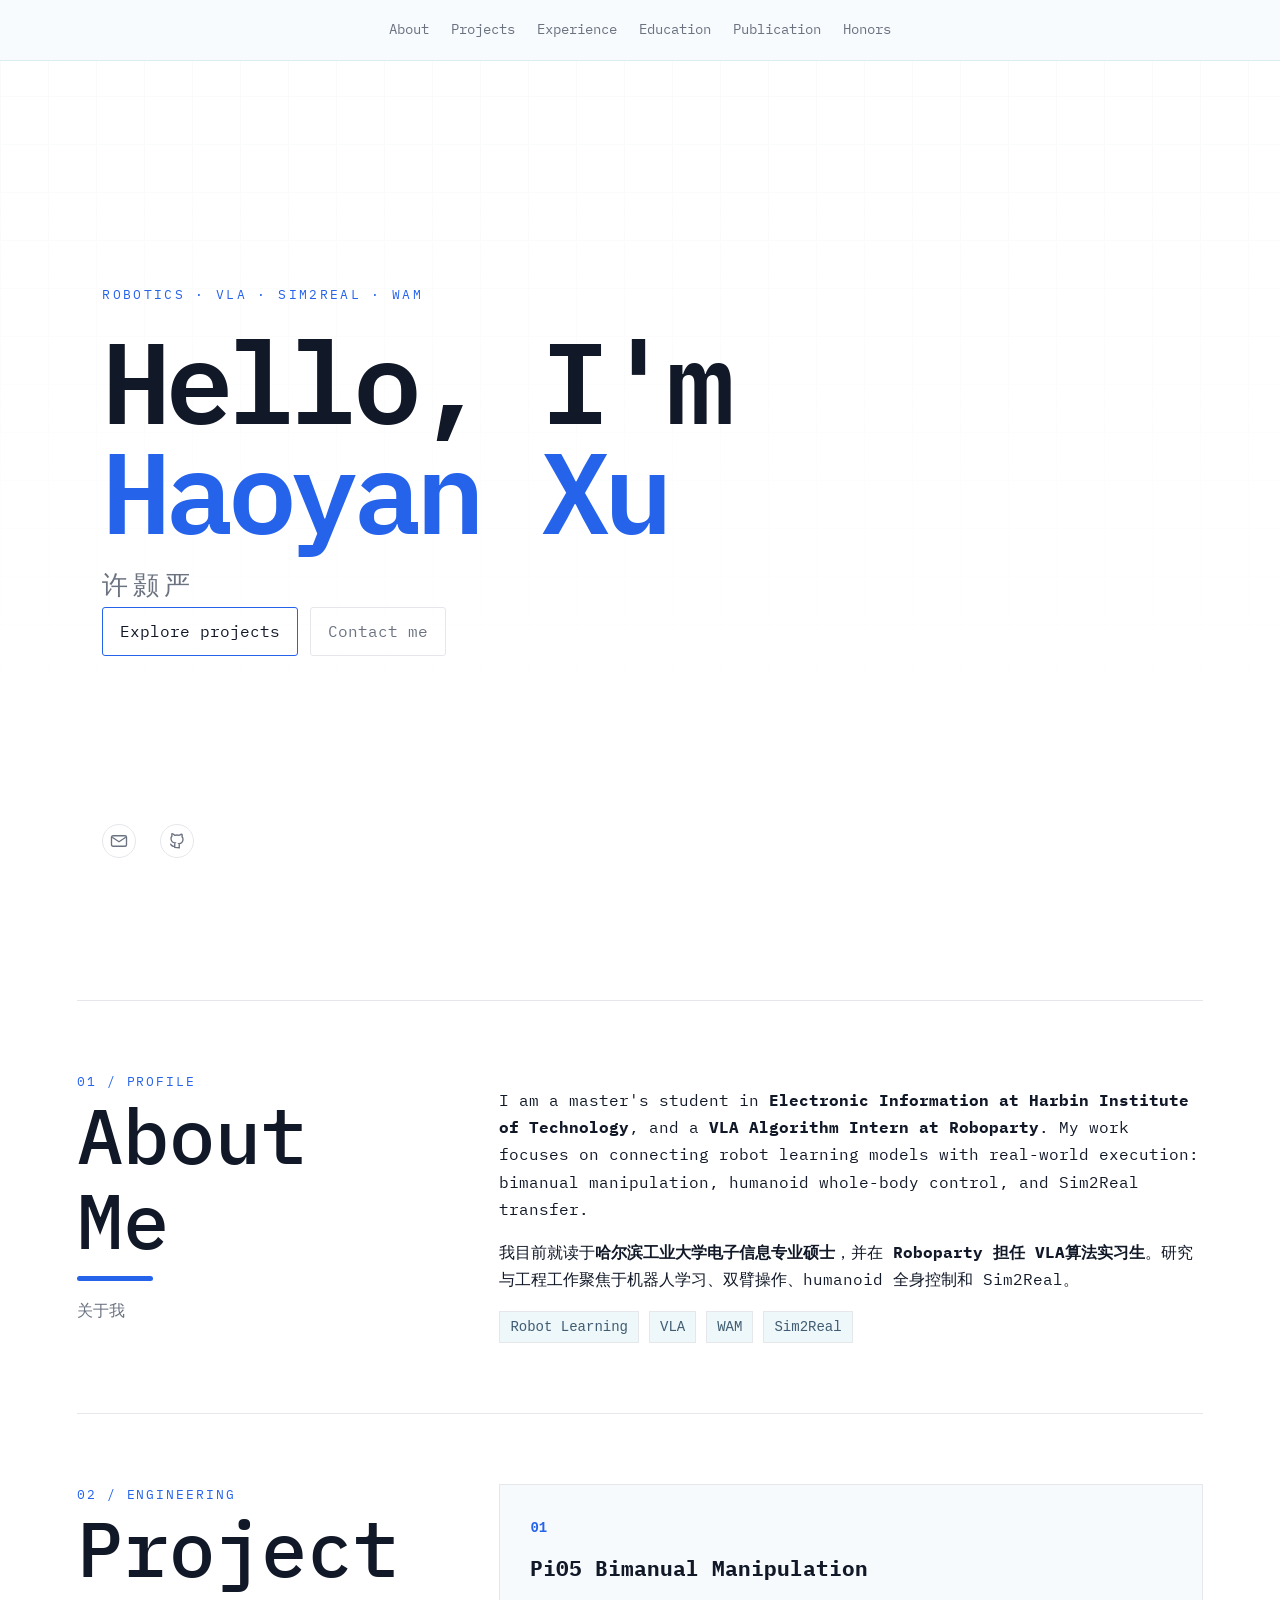
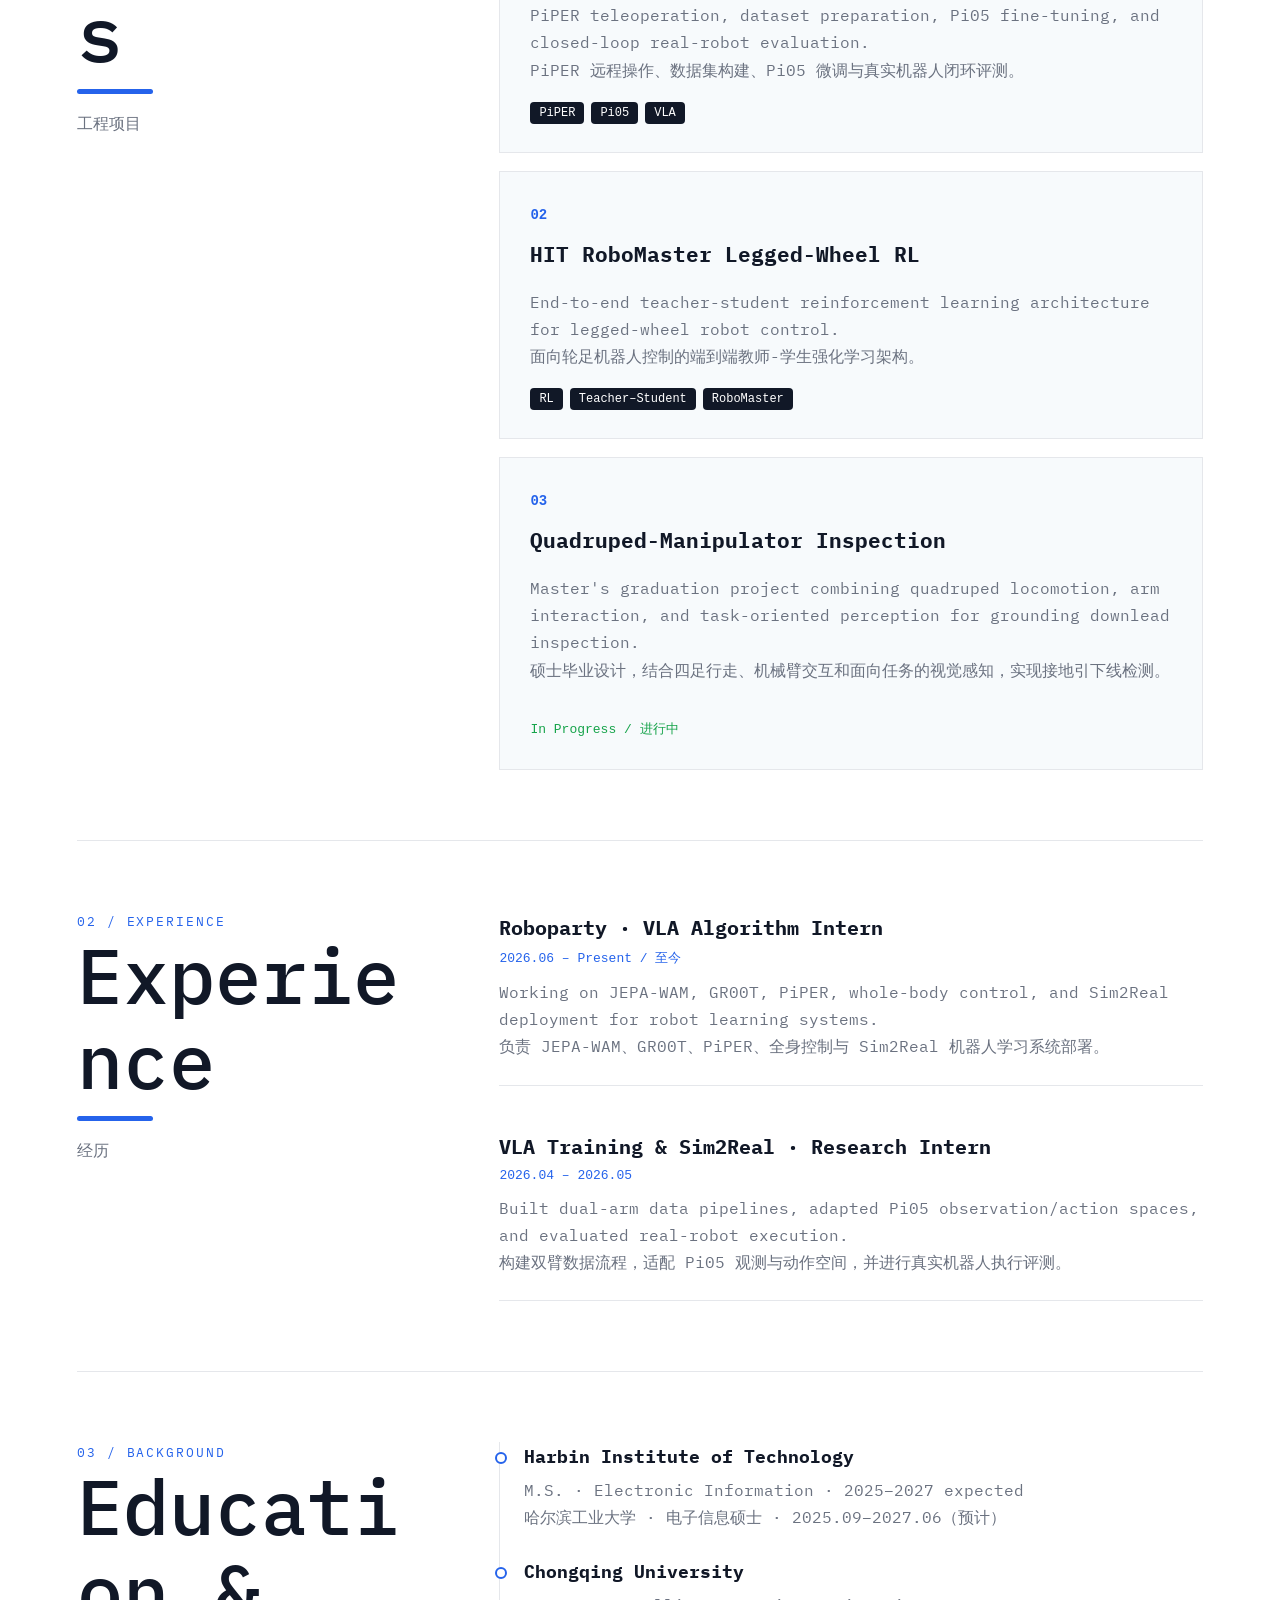
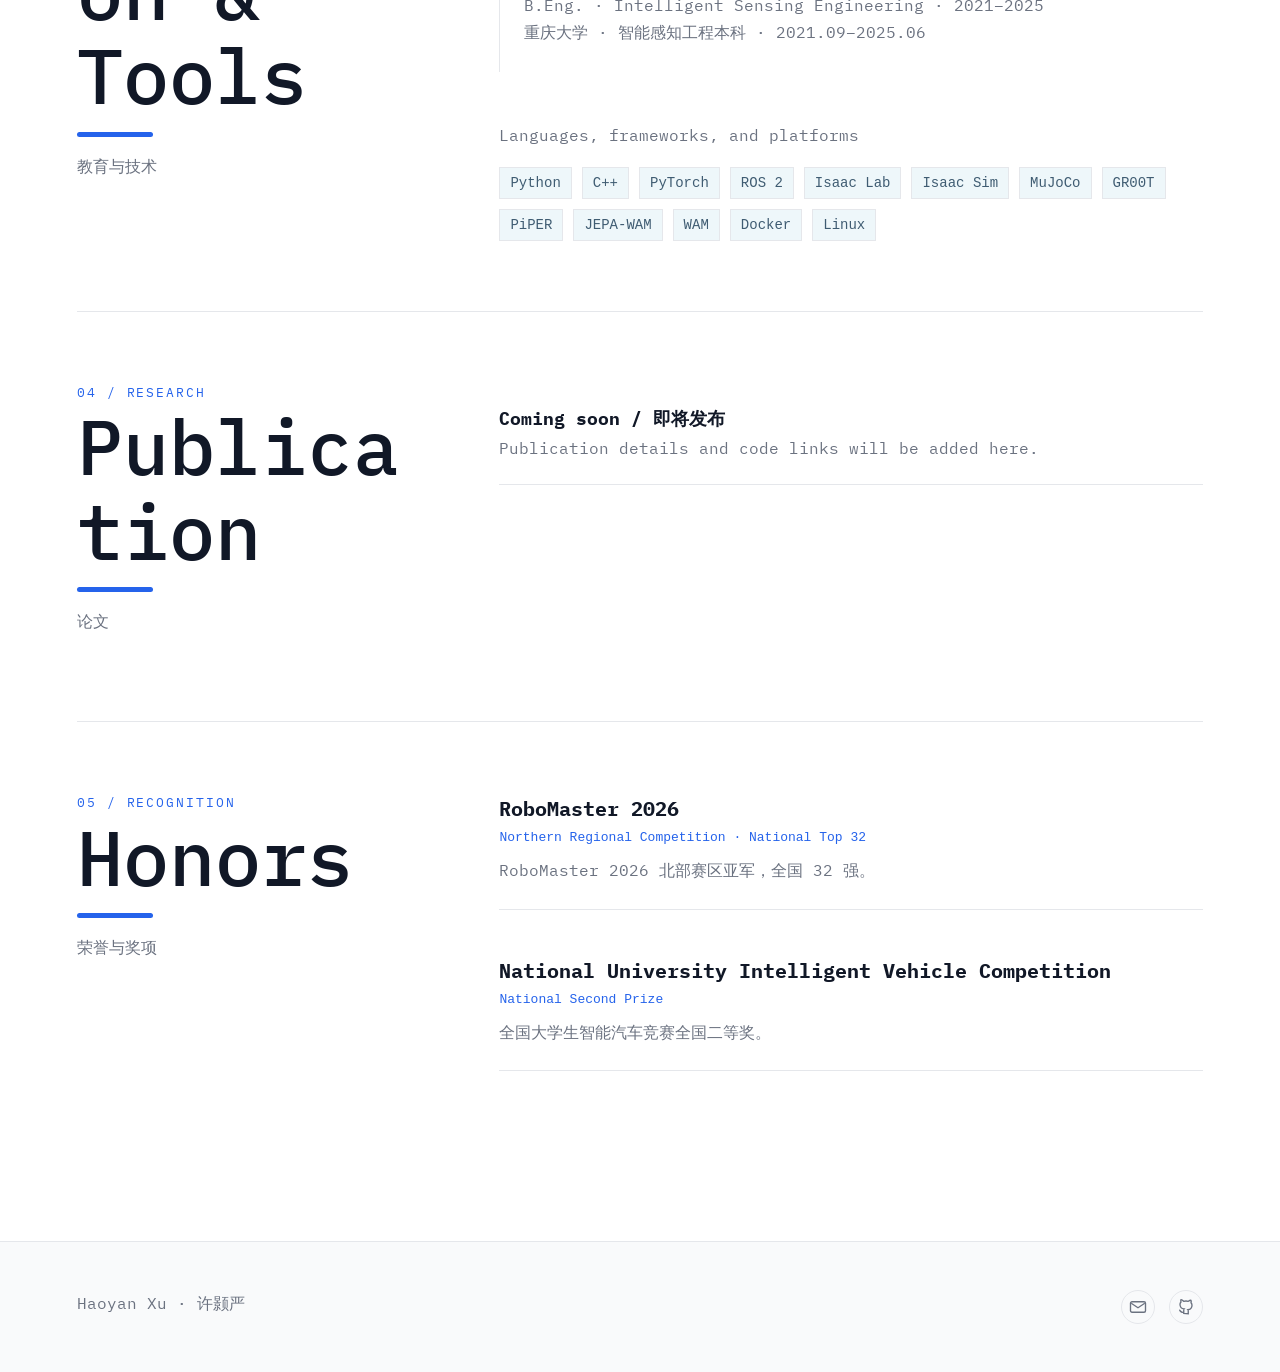
==== commit 5c0ffedc: "Fix education and tools section width" ====
--- a/index.html
+++ b/index.html
@@ -15,11 +15,11 @@
     .project-grid{display:grid;grid-template-columns:repeat(3,1fr);gap:14px}.project{min-height:280px;padding:24px;background:var(--panel);border:1px solid var(--line);box-shadow:0 12px 35px rgba(25,83,111,.06);transition:transform .35s,border-color .35s,background .35s;transform-style:preserve-3d}.project:hover{border-color:rgba(20,125,153,.6);background:var(--panel2)}.project-no{color:var(--lime);font:700 14px/1 monospace}.project h3{margin:48px 0 12px;font-size:20px}.project p{color:var(--muted)}.status{display:inline-block;margin-top:20px;color:var(--lime);font:13px monospace}
     .portfolio-section{display:grid;grid-template-columns:minmax(220px, .38fr) minmax(0, .62fr);gap:60px;align-items:start}.portfolio-title h2{font-size:clamp(2.4rem,6vw,5rem)}.accent-rule{width:76px;height:5px;margin-top:14px;border-radius:99px;background:var(--cyan)}.project-grid{display:grid;grid-template-columns:1fr;gap:18px}.project{min-height:0;padding:28px 30px;background:#f7fafc;border:1px solid var(--line);box-shadow:none;transition:transform .35s,border-color .35s,background .35s,box-shadow .35s;transform-style:preserve-3d}.project:hover{border-color:rgba(20,125,153,.55);background:#fff;box-shadow:0 18px 42px rgba(25,83,111,.12)}.project-no{color:var(--cyan);font:700 14px/1 monospace}.project h3{margin:10px 0 12px;font-size:21px}.project p{color:var(--muted)}.project-tags{display:flex;flex-wrap:wrap;gap:7px;margin-top:18px}.project-tag{padding:4px 9px;border-radius:4px;background:var(--ink);color:#fff;font:12px monospace}.status{display:inline-block;margin-top:20px;color:var(--lime);font:13px monospace}
     .experience-list{display:grid;gap:20px}.experience-item{padding:24px 0;border-bottom:1px solid var(--line)}.experience-item:first-child{padding-top:0}.experience-item h3{margin:0;font-size:20px}.experience-meta{margin-top:4px;color:var(--cyan);font:13px monospace}.experience-item p{margin:12px 0 0;color:var(--muted)}
-    .two-col{display:grid;grid-template-columns:1fr 1fr;gap:70px}.timeline{border-left:1px solid var(--line);padding-left:24px}.item{position:relative;margin-bottom:26px}.item:before{content:"";position:absolute;left:-29px;top:10px;width:8px;height:8px;border:2px solid var(--cyan);background:var(--bg);border-radius:50%}.item h3{margin:0 0 4px;font-size:18px}.item p{margin:0;color:var(--muted)}.tools{display:flex;flex-wrap:wrap;gap:10px;margin-top:18px}.tool{padding:7px 10px;background:#eef7fa;border:1px solid var(--line);color:#3f5c72;font:14px monospace}.pub{padding:22px 0;border-bottom:1px solid var(--line);color:var(--muted)}.pub strong{display:block;color:var(--ink);font-size:18px}.coming{color:var(--lime);font-family:monospace}
+    .two-col{display:grid;grid-template-columns:minmax(0,1fr);gap:34px}.timeline{border-left:1px solid var(--line);padding-left:24px}.item{position:relative;margin-bottom:26px}.item:before{content:"";position:absolute;left:-29px;top:10px;width:8px;height:8px;border:2px solid var(--cyan);background:var(--bg);border-radius:50%}.item h3{margin:0 0 4px;font-size:18px}.item p{margin:0;color:var(--muted)}.tools{display:flex;flex-wrap:wrap;gap:10px;margin-top:18px}.tool{padding:7px 10px;background:#eef7fa;border:1px solid var(--line);color:#3f5c72;font:14px monospace}.pub{padding:22px 0;border-bottom:1px solid var(--line);color:var(--muted)}.pub strong{display:block;color:var(--ink);font-size:18px}.coming{color:var(--lime);font-family:monospace}
     .hero-social{position:absolute;bottom:42px;left:clamp(32px,8vw,130px);display:flex;gap:24px}.icon-link{display:grid;place-items:center;width:34px;height:34px;color:var(--muted);border:1px solid var(--line);border-radius:50%;text-decoration:none;transition:color .2s,border-color .2s,transform .2s,background .2s}.icon-link:hover{color:var(--cyan);border-color:var(--cyan);background:#eff6ff;transform:translateY(-2px)}.icon-link svg{width:18px;height:18px}.footer-links{display:flex;align-items:center;gap:14px}footer{padding:48px clamp(32px,6vw,96px);background:#f9fafb;border-top:1px solid var(--line);color:var(--muted);display:flex;justify-content:space-between;gap:20px}.reveal{opacity:0;transform:translateY(22px);transition:opacity .7s,transform .7s}.reveal.visible{opacity:1;transform:none}@keyframes grid{to{background-position:48px 48px}}@keyframes pulse{50%{transform:scale(1.05);opacity:.4}}@keyframes float{50%{transform:translateY(-12px) rotate(2deg)}}@keyframes scan{0%,100%{top:20px;opacity:0}20%,80%{opacity:.55}50%{top:103px}}
     @media(max-width:800px){.navlinks{display:none}.signal{right:-100px;top:18%;opacity:.45}.bot-dock{right:34px;top:calc(18% + 78px);width:105px;height:105px}.bot{font-size:46px}.project-grid,.two-col,.portfolio-section{grid-template-columns:1fr}.portfolio-title{margin-bottom:8px}main{padding-top:45px}section{padding:55px 0}.hero{min-height:850px}}
     @media(prefers-reduced-motion:reduce){*,*:before,*:after{animation:none!important;transition:none!important;scroll-behavior:auto!important}.reveal{opacity:1;transform:none}}
-    html,body{overflow-x:hidden}main,section,.portfolio-section,.portfolio-title,.project-grid,.experience-list,.timeline,.two-col,.project,.experience-item,.item{min-width:0}.portfolio-section{grid-template-columns:minmax(0,.34fr) minmax(0,.66fr);gap:clamp(28px,5vw,60px)}.two-col{grid-template-columns:minmax(0,1fr) minmax(0,1fr)}h1,h2,h3,p,.project-tag,.experience-meta{overflow-wrap:anywhere;word-break:break-word}@media(max-width:980px){.navlinks{gap:12px;font-size:12px}.portfolio-section{grid-template-columns:1fr;gap:24px}.portfolio-title{display:flex;align-items:baseline;gap:16px;flex-wrap:wrap}.portfolio-title .accent-rule{flex-basis:76px}.portfolio-title .sub{margin-left:auto}}@media(max-width:720px){.navlinks{display:none}.two-col{grid-template-columns:1fr}.portfolio-title{display:block}.portfolio-title .sub{margin-left:0}.project{padding:22px}.hero{padding-top:110px}.hero-social{left:22px;bottom:28px;gap:18px}}
+    html,body{overflow-x:hidden}main,section,.portfolio-section,.portfolio-title,.project-grid,.experience-list,.timeline,.two-col,.project,.experience-item,.item{min-width:0}.portfolio-section{grid-template-columns:minmax(0,.34fr) minmax(0,.66fr);gap:clamp(28px,5vw,60px)}h1,h2,h3,p,.project-tag,.experience-meta{overflow-wrap:anywhere;word-break:break-word}@media(max-width:980px){.navlinks{gap:12px;font-size:12px}.portfolio-section{grid-template-columns:1fr;gap:24px}.portfolio-title{display:flex;align-items:baseline;gap:16px;flex-wrap:wrap}.portfolio-title .accent-rule{flex-basis:76px}.portfolio-title .sub{margin-left:auto}}@media(max-width:720px){.navlinks{display:none}.portfolio-title{display:block}.portfolio-title .sub{margin-left:0}.project{padding:22px}.hero{padding-top:110px}.hero-social{left:22px;bottom:28px;gap:18px}}
   </style>
 </head>
 <body>
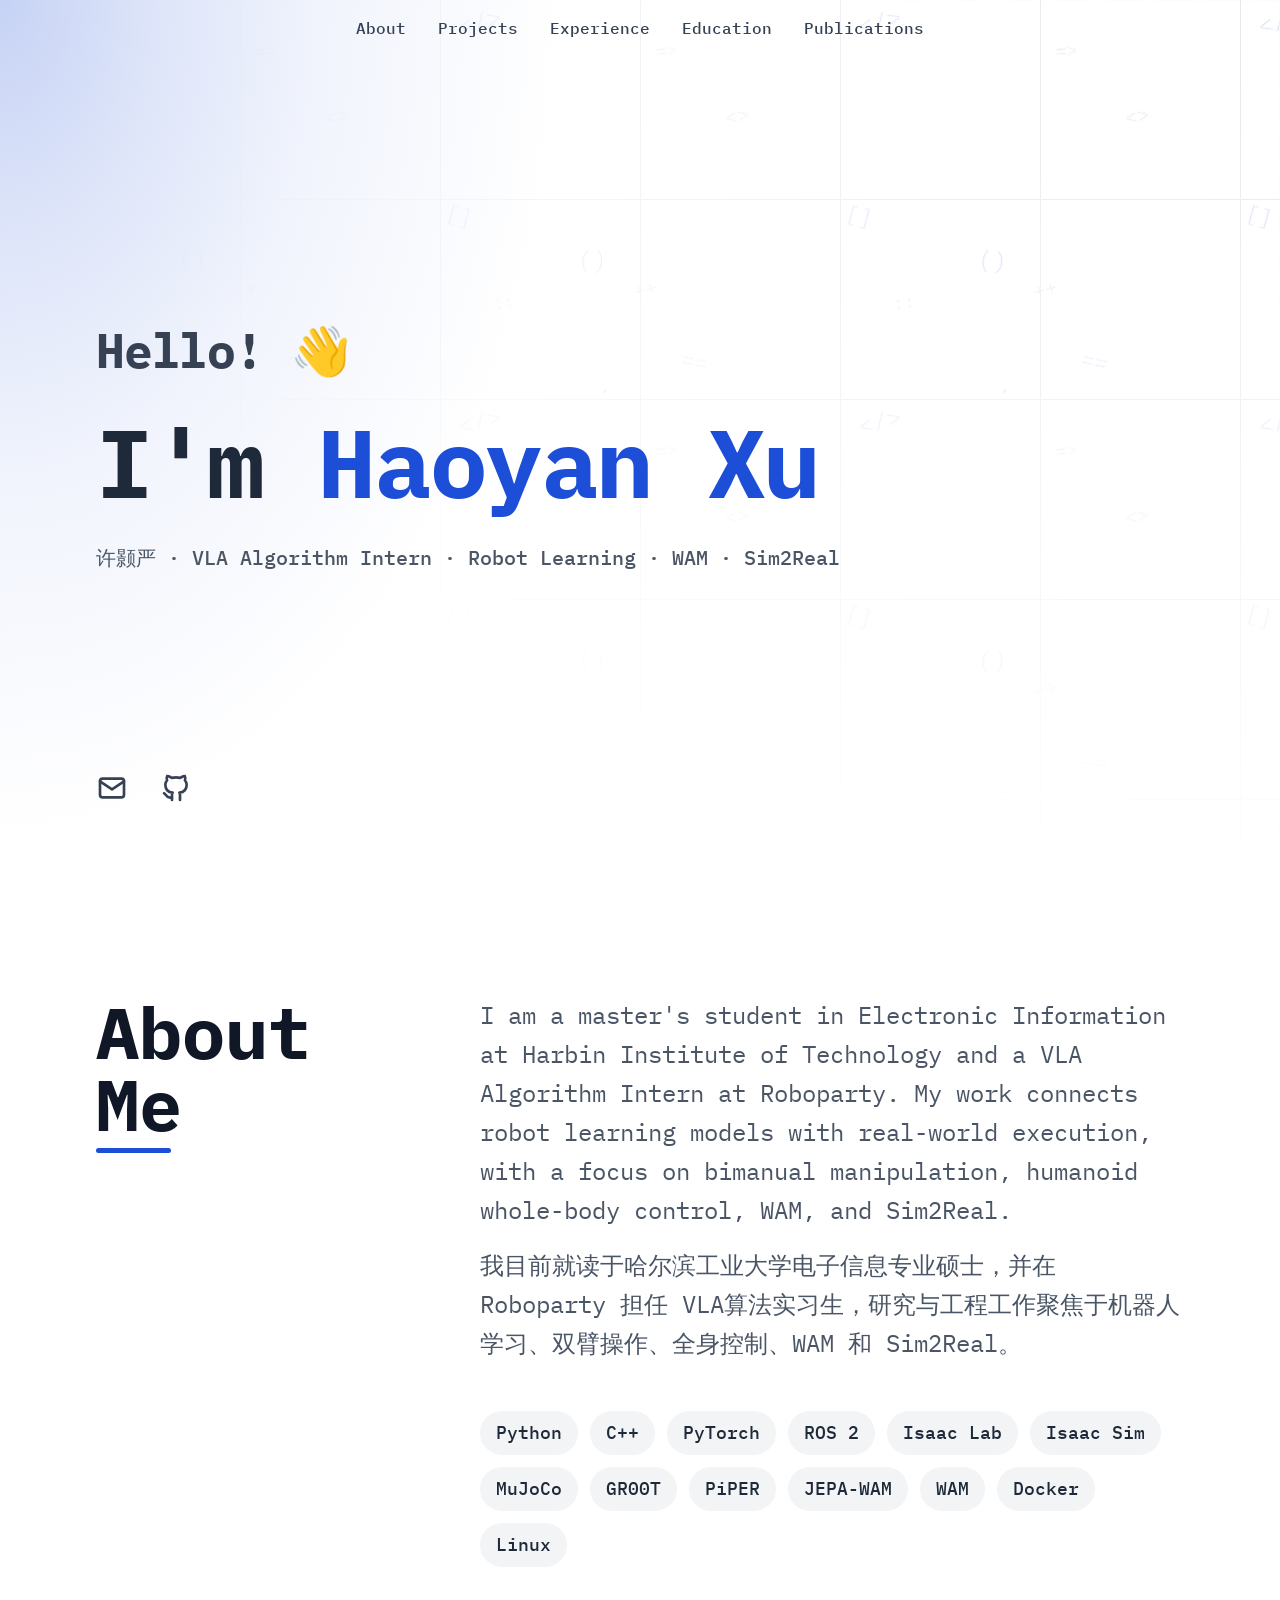
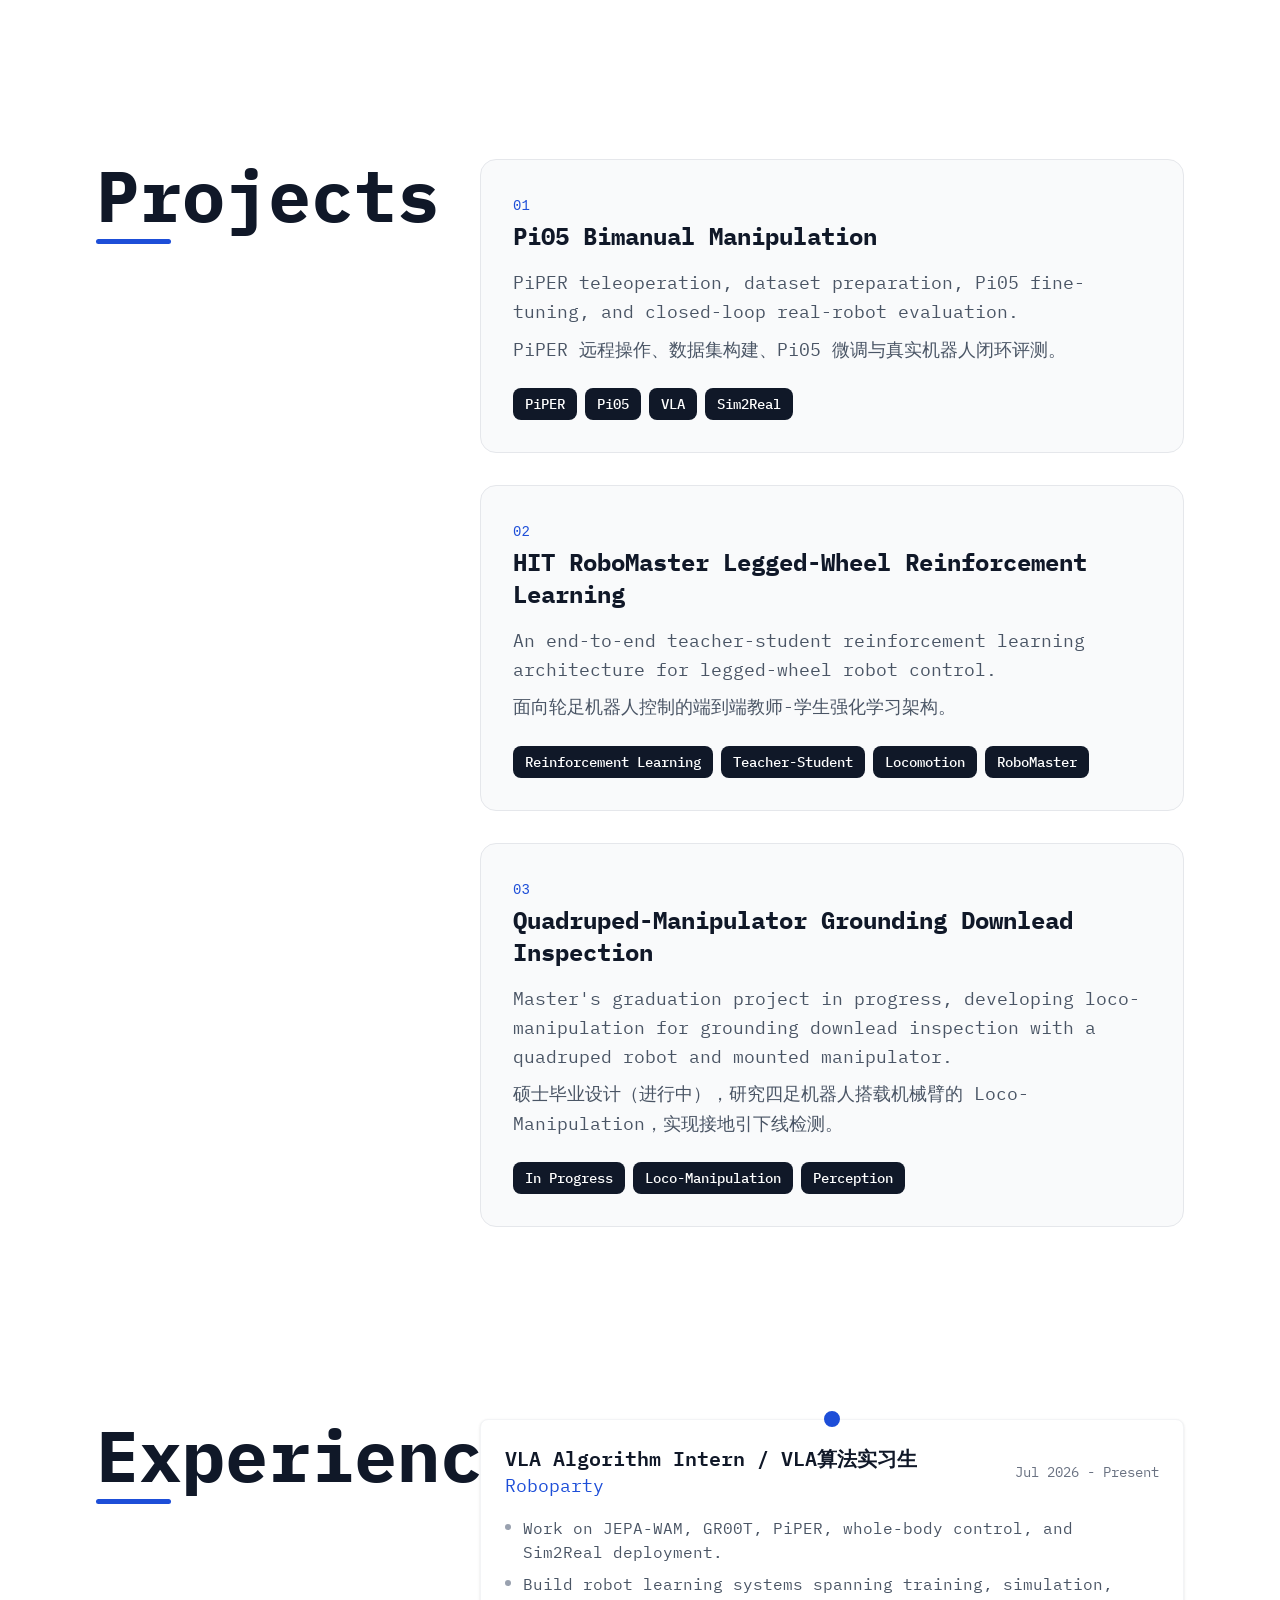
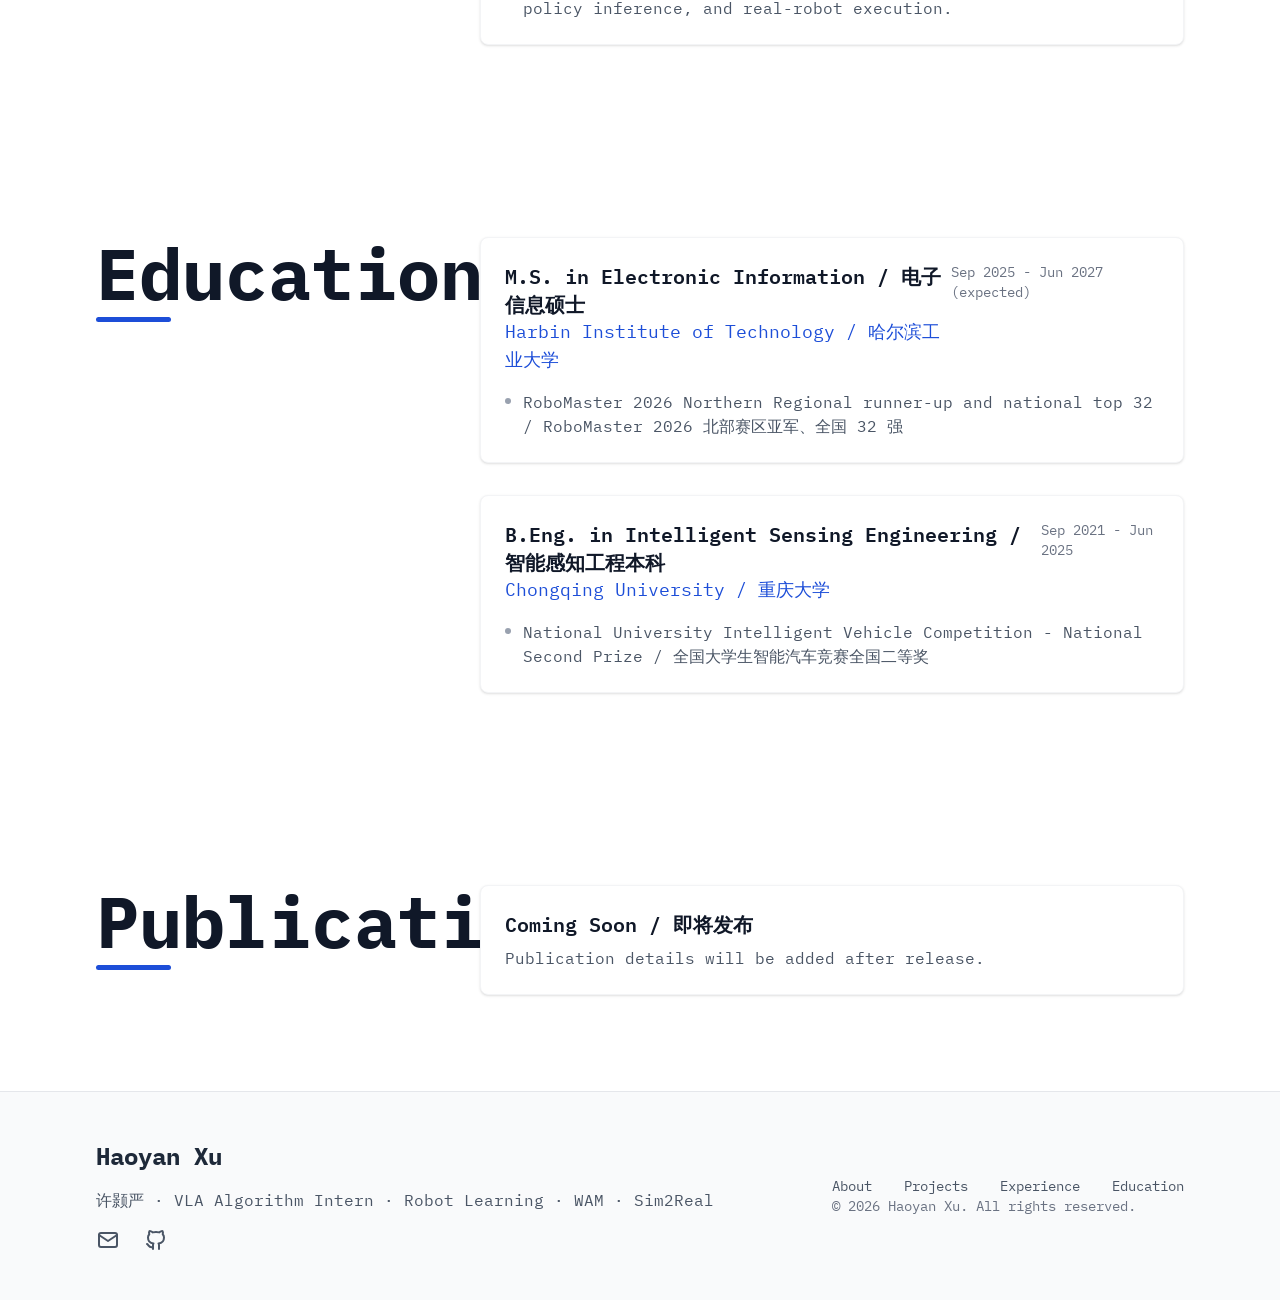
==== commit 67abf15a: "Adopt DevPortfolio as homepage and refine profile content" ====
--- a/index.html
+++ b/index.html
@@ -1,44 +1,35 @@
-<!doctype html>
-<html lang="en">
-<head>
-  <meta charset="utf-8"><meta name="viewport" content="width=device-width, initial-scale=1">
-  <meta name="description" content="Haoyan Xu - VLA Algorithm Intern working on robot learning, WAM, and Sim2Real.">
-  <title>Haoyan Xu | Robot Learning</title>
-  <style>
-    @import url('https://fonts.googleapis.com/css2?family=IBM+Plex+Mono:wght@400;500;600;700&display=swap');
-    :root{--bg:#fff;--panel:#fff;--panel2:#f8fafc;--ink:#111827;--muted:#6b7280;--cyan:#2563eb;--lime:#16a34a;--line:#e5e7eb;--serif:"IBM Plex Mono",monospace}
-    *{box-sizing:border-box}html{scroll-behavior:smooth}body{margin:0;background:var(--bg);color:var(--ink);font:16px/1.7 "IBM Plex Mono",monospace}a{color:var(--cyan);text-underline-offset:4px}a:hover{color:#1d4ed8}a:focus-visible{outline:3px solid #93c5fd;outline-offset:5px}
-    .progress{position:fixed;z-index:8;top:0;left:0;width:100%;height:3px;background:transparent}.progress i{display:block;width:0;height:100%;background:linear-gradient(90deg,var(--cyan),var(--lime));box-shadow:0 0 14px rgba(20,125,153,.35)}.nav{position:fixed;z-index:5;top:0;left:0;right:0;display:flex;justify-content:center;align-items:center;padding:18px clamp(22px,5vw,76px);background:rgba(246,251,254,.86);backdrop-filter:blur(12px);border-bottom:1px solid rgba(20,125,153,.12)}.brand{display:none}.navlinks{display:flex;justify-content:center;gap:22px;font-size:14px}.navlinks a{text-decoration:none;color:var(--muted)}.navlinks a:hover{color:var(--ink)}
-    .hero{min-height:100vh;display:grid;align-items:center;position:relative;overflow:hidden;padding:130px clamp(22px,8vw,130px) 90px;background:#fff}.hero:before{content:"";position:absolute;inset:0;opacity:.22;background-image:linear-gradient(var(--line) 1px,transparent 1px),linear-gradient(90deg,var(--line) 1px,transparent 1px);background-size:48px 48px;mask-image:linear-gradient(to bottom,#000,transparent 80%);animation:grid 16s linear infinite}.hero-content{position:relative;max-width:760px;z-index:1}.eyebrow{color:var(--cyan);font-size:13px;letter-spacing:.18em;text-transform:uppercase}.hero h1{margin:18px 0 20px;max-width:900px;font:600 clamp(3.2rem,9vw,8.5rem)/.95 var(--serif);letter-spacing:-.055em}.cn{color:var(--muted);font-size:clamp(1.25rem,2vw,1.8rem);letter-spacing:.18em}.hero-copy{max-width:620px;margin:28px 0;color:#4b5563;font-size:clamp(1.05rem,2vw,1.35rem)}.hero-actions{display:flex;gap:12px;flex-wrap:wrap}.button{display:inline-block;padding:10px 17px;border:1px solid var(--cyan);border-radius:3px;text-decoration:none;color:var(--ink);transition:background .25s,transform .25s}.button:hover{background:#eff6ff;transform:translateY(-2px)}.button.secondary{border-color:var(--line);color:var(--muted)}
-    .signal{position:absolute;right:11%;top:24%;width:310px;height:310px;border:1px solid var(--line);border-radius:50%;opacity:.7;animation:pulse 4s ease-in-out infinite}.signal:before,.signal:after{content:"";position:absolute;border:1px solid rgba(20,125,153,.42);border-radius:50%;inset:25px;opacity:.7}.signal:after{inset:75px;border-color:rgba(110,156,67,.55)}.signal-dot{position:absolute;top:50%;left:50%;width:9px;height:9px;background:var(--lime);border-radius:50%;box-shadow:0 0 25px rgba(110,156,67,.5);transform:translate(-50%,-50%)}.bot-dock{position:absolute;z-index:2;right:calc(11% + 90px);top:calc(24% + 92px);display:grid;place-items:center;width:130px;height:130px;border:1px solid rgba(20,125,153,.3);border-radius:28px;background:rgba(255,255,255,.88);box-shadow:0 20px 65px rgba(31,84,111,.14);transform:translateZ(0);animation:float 5s ease-in-out infinite}.bot{font-size:58px;filter:drop-shadow(0 0 14px rgba(20,125,153,.25));line-height:1}.bot-status{position:absolute;bottom:10px;color:var(--lime);font:10px monospace;letter-spacing:.08em;text-transform:uppercase}.scanline{position:absolute;left:17px;right:17px;height:1px;background:var(--cyan);opacity:.4;animation:scan 2.8s ease-in-out infinite}
-    main{width:min(1440px,100%);margin:auto;padding:100px clamp(32px,6vw,96px)}section{padding:70px 0;border-top:1px solid var(--line)}.section-head{display:flex;align-items:baseline;justify-content:space-between;gap:20px;margin-bottom:30px}.section-kicker{color:var(--cyan);font-size:13px;letter-spacing:.15em;text-transform:uppercase}h2{margin:0;font:500 clamp(2rem,4vw,3.6rem)/1.1 var(--serif)}.sub{color:var(--muted)}
-    .project-grid{display:grid;grid-template-columns:repeat(3,1fr);gap:14px}.project{min-height:280px;padding:24px;background:var(--panel);border:1px solid var(--line);box-shadow:0 12px 35px rgba(25,83,111,.06);transition:transform .35s,border-color .35s,background .35s;transform-style:preserve-3d}.project:hover{border-color:rgba(20,125,153,.6);background:var(--panel2)}.project-no{color:var(--lime);font:700 14px/1 monospace}.project h3{margin:48px 0 12px;font-size:20px}.project p{color:var(--muted)}.status{display:inline-block;margin-top:20px;color:var(--lime);font:13px monospace}
-    .portfolio-section{display:grid;grid-template-columns:minmax(220px, .38fr) minmax(0, .62fr);gap:60px;align-items:start}.portfolio-title h2{font-size:clamp(2.4rem,6vw,5rem)}.accent-rule{width:76px;height:5px;margin-top:14px;border-radius:99px;background:var(--cyan)}.project-grid{display:grid;grid-template-columns:1fr;gap:18px}.project{min-height:0;padding:28px 30px;background:#f7fafc;border:1px solid var(--line);box-shadow:none;transition:transform .35s,border-color .35s,background .35s,box-shadow .35s;transform-style:preserve-3d}.project:hover{border-color:rgba(20,125,153,.55);background:#fff;box-shadow:0 18px 42px rgba(25,83,111,.12)}.project-no{color:var(--cyan);font:700 14px/1 monospace}.project h3{margin:10px 0 12px;font-size:21px}.project p{color:var(--muted)}.project-tags{display:flex;flex-wrap:wrap;gap:7px;margin-top:18px}.project-tag{padding:4px 9px;border-radius:4px;background:var(--ink);color:#fff;font:12px monospace}.status{display:inline-block;margin-top:20px;color:var(--lime);font:13px monospace}
-    .experience-list{display:grid;gap:20px}.experience-item{padding:24px 0;border-bottom:1px solid var(--line)}.experience-item:first-child{padding-top:0}.experience-item h3{margin:0;font-size:20px}.experience-meta{margin-top:4px;color:var(--cyan);font:13px monospace}.experience-item p{margin:12px 0 0;color:var(--muted)}
-    .two-col{display:grid;grid-template-columns:minmax(0,1fr);gap:34px}.timeline{border-left:1px solid var(--line);padding-left:24px}.item{position:relative;margin-bottom:26px}.item:before{content:"";position:absolute;left:-29px;top:10px;width:8px;height:8px;border:2px solid var(--cyan);background:var(--bg);border-radius:50%}.item h3{margin:0 0 4px;font-size:18px}.item p{margin:0;color:var(--muted)}.tools{display:flex;flex-wrap:wrap;gap:10px;margin-top:18px}.tool{padding:7px 10px;background:#eef7fa;border:1px solid var(--line);color:#3f5c72;font:14px monospace}.pub{padding:22px 0;border-bottom:1px solid var(--line);color:var(--muted)}.pub strong{display:block;color:var(--ink);font-size:18px}.coming{color:var(--lime);font-family:monospace}
-    .hero-social{position:absolute;bottom:42px;left:clamp(32px,8vw,130px);display:flex;gap:24px}.icon-link{display:grid;place-items:center;width:34px;height:34px;color:var(--muted);border:1px solid var(--line);border-radius:50%;text-decoration:none;transition:color .2s,border-color .2s,transform .2s,background .2s}.icon-link:hover{color:var(--cyan);border-color:var(--cyan);background:#eff6ff;transform:translateY(-2px)}.icon-link svg{width:18px;height:18px}.footer-links{display:flex;align-items:center;gap:14px}footer{padding:48px clamp(32px,6vw,96px);background:#f9fafb;border-top:1px solid var(--line);color:var(--muted);display:flex;justify-content:space-between;gap:20px}.reveal{opacity:0;transform:translateY(22px);transition:opacity .7s,transform .7s}.reveal.visible{opacity:1;transform:none}@keyframes grid{to{background-position:48px 48px}}@keyframes pulse{50%{transform:scale(1.05);opacity:.4}}@keyframes float{50%{transform:translateY(-12px) rotate(2deg)}}@keyframes scan{0%,100%{top:20px;opacity:0}20%,80%{opacity:.55}50%{top:103px}}
-    @media(max-width:800px){.navlinks{display:none}.signal{right:-100px;top:18%;opacity:.45}.bot-dock{right:34px;top:calc(18% + 78px);width:105px;height:105px}.bot{font-size:46px}.project-grid,.two-col,.portfolio-section{grid-template-columns:1fr}.portfolio-title{margin-bottom:8px}main{padding-top:45px}section{padding:55px 0}.hero{min-height:850px}}
-    @media(prefers-reduced-motion:reduce){*,*:before,*:after{animation:none!important;transition:none!important;scroll-behavior:auto!important}.reveal{opacity:1;transform:none}}
-    html,body{overflow-x:hidden}main,section,.portfolio-section,.portfolio-title,.project-grid,.experience-list,.timeline,.two-col,.project,.experience-item,.item{min-width:0}.portfolio-section{grid-template-columns:minmax(0,.34fr) minmax(0,.66fr);gap:clamp(28px,5vw,60px)}h1,h2,h3,p,.project-tag,.experience-meta{overflow-wrap:anywhere;word-break:break-word}@media(max-width:980px){.navlinks{gap:12px;font-size:12px}.portfolio-section{grid-template-columns:1fr;gap:24px}.portfolio-title{display:flex;align-items:baseline;gap:16px;flex-wrap:wrap}.portfolio-title .accent-rule{flex-basis:76px}.portfolio-title .sub{margin-left:auto}}@media(max-width:720px){.navlinks{display:none}.portfolio-title{display:block}.portfolio-title .sub{margin-left:0}.project{padding:22px}.hero{padding-top:110px}.hero-social{left:22px;bottom:28px;gap:18px}}
-  </style>
-</head>
-<body>
-  <div class="progress" aria-hidden="true"><i></i></div><nav class="nav"><div class="navlinks"><a href="#about">About</a><a href="#projects">Projects</a><a href="#experience">Experience</a><a href="#background">Education</a><a href="#publication">Publication</a><a href="#honors">Honors</a></div></nav>
-  <header class="hero" id="top"><div class="hero-content"><div class="eyebrow">Robotics · VLA · Sim2Real · WAM</div><h1>Hello, I'm <span style="color:var(--cyan)">Haoyan Xu</span></h1><div class="cn" lang="zh-CN">许颢严</div><div class="hero-actions"><a class="button" href="#projects">Explore projects</a><a class="button secondary" href="mailto:1006112909xhy@gmail.com">Contact me</a></div></div><div class="hero-social"><a class="icon-link" href="mailto:1006112909xhy@gmail.com" aria-label="Email" title="Email"><svg viewBox="0 0 24 24" fill="none" stroke="currentColor" stroke-width="1.8"><path d="M4 5h16a2 2 0 0 1 2 2v10a2 2 0 0 1-2 2H4a2 2 0 0 1-2-2V7a2 2 0 0 1 2-2Z"/><path d="m3 7 9 6 9-6"/></svg></a><a class="icon-link" href="https://github.com/xu-haoyan" aria-label="GitHub" title="GitHub"><svg viewBox="0 0 24 24" fill="none" stroke="currentColor" stroke-width="1.8"><path d="M9 19c-4.3 1.4-4.3-2.5-6-3m12 5v-3.5c0-1 .1-1.4-.5-2 2.8-.3 5.5-1.4 5.5-6a4.6 4.6 0 0 0-1.3-3.2 4.2 4.2 0 0 0-.1-3.2s-1.1-.3-3.5 1.3a12.3 12.3 0 0 0-6.2 0C6.5 1.8 5.4 2.1 5.4 2.1a4.2 4.2 0 0 0-.1 3.2A4.6 4.6 0 0 0 4 8.5c0 4.6 2.7 5.7 5.5 6-.6.6-.6 1.2-.5 2V20.5Z"/></svg></a></div></header>
-  <main>
-    <section id="about" class="reveal"><div class="portfolio-section"><div class="portfolio-title"><div class="section-kicker">01 / Profile</div><h2>About Me</h2><div class="accent-rule"></div><p class="sub" lang="zh-CN">关于我</p></div><div class="about-copy"><p>I am a master's student in <strong>Electronic Information at Harbin Institute of Technology</strong>, and a <strong>VLA Algorithm Intern at Roboparty</strong>. My work focuses on connecting robot learning models with real-world execution: bimanual manipulation, humanoid whole-body control, and Sim2Real transfer.</p><p lang="zh-CN">我目前就读于<strong>哈尔滨工业大学电子信息专业硕士</strong>，并在 <strong>Roboparty 担任 VLA算法实习生</strong>。研究与工程工作聚焦于机器人学习、双臂操作、humanoid 全身控制和 Sim2Real。</p><div class="tools"><span class="tool">Robot Learning</span><span class="tool">VLA</span><span class="tool">WAM</span><span class="tool">Sim2Real</span></div></div></div></section>
-    <section id="projects" class="reveal"><div class="portfolio-section"><div class="portfolio-title"><div class="section-kicker">02 / Engineering</div><h2>Projects</h2><div class="accent-rule"></div><p class="sub" lang="zh-CN">工程项目</p></div><div class="project-grid"><article class="project"><span class="project-no">01</span><h3>Pi05 Bimanual Manipulation</h3><p>PiPER teleoperation, dataset preparation, Pi05 fine-tuning, and closed-loop real-robot evaluation.<br lang="zh-CN"><span lang="zh-CN">PiPER 远程操作、数据集构建、Pi05 微调与真实机器人闭环评测。</span></p><div class="project-tags"><span class="project-tag">PiPER</span><span class="project-tag">Pi05</span><span class="project-tag">VLA</span></div></article><article class="project"><span class="project-no">02</span><h3>HIT RoboMaster Legged-Wheel RL</h3><p>End-to-end teacher-student reinforcement learning architecture for legged-wheel robot control.<br><span lang="zh-CN">面向轮足机器人控制的端到端教师-学生强化学习架构。</span></p><div class="project-tags"><span class="project-tag">RL</span><span class="project-tag">Teacher–Student</span><span class="project-tag">RoboMaster</span></div></article><article class="project"><span class="project-no">03</span><h3>Quadruped-Manipulator Inspection</h3><p>Master's graduation project combining quadruped locomotion, arm interaction, and task-oriented perception for grounding downlead inspection.<br><span lang="zh-CN">硕士毕业设计，结合四足行走、机械臂交互和面向任务的视觉感知，实现接地引下线检测。</span></p><span class="status">In Progress / 进行中</span></article></div></div></section>
-    <section id="experience" class="reveal"><div class="portfolio-section"><div class="portfolio-title"><div class="section-kicker">02 / Experience</div><h2>Experience</h2><div class="accent-rule"></div><p class="sub" lang="zh-CN">经历</p></div><div class="experience-list"><article class="experience-item"><h3>Roboparty · VLA Algorithm Intern</h3><div class="experience-meta">2026.06 – Present / 至今</div><p>Working on JEPA-WAM, GR00T, PiPER, whole-body control, and Sim2Real deployment for robot learning systems.<br><span lang="zh-CN">负责 JEPA-WAM、GR00T、PiPER、全身控制与 Sim2Real 机器人学习系统部署。</span></p></article><article class="experience-item"><h3>VLA Training & Sim2Real · Research Intern</h3><div class="experience-meta">2026.04 – 2026.05</div><p>Built dual-arm data pipelines, adapted Pi05 observation/action spaces, and evaluated real-robot execution.<br><span lang="zh-CN">构建双臂数据流程，适配 Pi05 观测与动作空间，并进行真实机器人执行评测。</span></p></article></div></div></section>
-    <section id="background" class="reveal"><div class="portfolio-section"><div class="portfolio-title"><div class="section-kicker">03 / Background</div><h2>Education & Tools</h2><div class="accent-rule"></div><p class="sub" lang="zh-CN">教育与技术</p></div><div class="two-col"><div class="timeline"><div class="item"><h3>Harbin Institute of Technology</h3><p>M.S. · Electronic Information · 2025–2027 expected<br lang="zh-CN"><span lang="zh-CN">哈尔滨工业大学 · 电子信息硕士 · 2025.09–2027.06（预计）</span></p></div><div class="item"><h3>Chongqing University</h3><p>B.Eng. · Intelligent Sensing Engineering · 2021–2025<br lang="zh-CN"><span lang="zh-CN">重庆大学 · 智能感知工程本科 · 2021.09–2025.06</span></p></div></div><div><p class="sub">Languages, frameworks, and platforms</p><div class="tools"><span class="tool">Python</span><span class="tool">C++</span><span class="tool">PyTorch</span><span class="tool">ROS 2</span><span class="tool">Isaac Lab</span><span class="tool">Isaac Sim</span><span class="tool">MuJoCo</span><span class="tool">GR00T</span><span class="tool">PiPER</span><span class="tool">JEPA-WAM</span><span class="tool">WAM</span><span class="tool">Docker</span><span class="tool">Linux</span></div></div></div></div></section>
-    <section id="publication" class="reveal"><div class="portfolio-section"><div class="portfolio-title"><div class="section-kicker">04 / Research</div><h2>Publication</h2><div class="accent-rule"></div><p class="sub" lang="zh-CN">论文</p></div><div class="pub"><strong>Coming soon / 即将发布</strong><span>Publication details and code links will be added here.</span></div></div></section>
-    <section id="honors" class="reveal"><div class="portfolio-section"><div class="portfolio-title"><div class="section-kicker">05 / Recognition</div><h2>Honors</h2><div class="accent-rule"></div><p class="sub" lang="zh-CN">荣誉与奖项</p></div><div class="experience-list"><article class="experience-item"><h3>RoboMaster 2026</h3><div class="experience-meta">Northern Regional Competition · National Top 32</div><p lang="zh-CN">RoboMaster 2026 北部赛区亚军，全国 32 强。</p></article><article class="experience-item"><h3>National University Intelligent Vehicle Competition</h3><div class="experience-meta">National Second Prize</div><p lang="zh-CN">全国大学生智能汽车竞赛全国二等奖。</p></article></div></div></section>
-  </main>
-  <footer><span>Haoyan Xu · 许颢严</span><span class="footer-links"><a class="icon-link" href="mailto:1006112909xhy@gmail.com" aria-label="Email" title="Email"><svg viewBox="0 0 24 24" fill="none" stroke="currentColor" stroke-width="1.8"><path d="M4 5h16a2 2 0 0 1 2 2v10a2 2 0 0 1-2 2H4a2 2 0 0 1-2-2V7a2 2 0 0 1 2-2Z"/><path d="m3 7 9 6 9-6"/></svg></a><a class="icon-link" href="https://github.com/xu-haoyan" aria-label="GitHub" title="GitHub"><svg viewBox="0 0 24 24" fill="none" stroke="currentColor" stroke-width="1.8"><path d="M9 19c-4.3 1.4-4.3-2.5-6-3m12 5v-3.5c0-1 .1-1.4-.5-2 2.8-.3 5.5-1.4 5.5-6a4.6 4.6 0 0 0-1.3-3.2 4.2 4.2 0 0 0-.1-3.2s-1.1-.3-3.5 1.3a12.3 12.3 0 0 0-6.2 0C6.5 1.8 5.4 2.1 5.4 2.1a4.2 4.2 0 0 0-.1 3.2A4.6 4.6 0 0 0 4 8.5c0 4.6 2.7 5.7 5.5 6-.6.6-.6 1.2-.5 2V20.5Z"/></svg></a></span></footer>
-  <script>
-    const observer=new IntersectionObserver(entries=>entries.forEach(e=>e.isIntersecting&&e.target.classList.add('visible')),{threshold:.12});document.querySelectorAll('.reveal').forEach(el=>observer.observe(el));
-    const progress=document.querySelector('.progress i');
-    const updateProgress=()=>{const max=document.documentElement.scrollHeight-innerHeight;progress.style.width=(max>0?(scrollY/max)*100:0)+'%'};addEventListener('scroll',updateProgress,{passive:true});updateProgress();
-    if(matchMedia('(pointer:fine)').matches&&!matchMedia('(prefers-reduced-motion: reduce)').matches){document.querySelectorAll('.project').forEach(card=>card.addEventListener('pointermove',e=>{const r=card.getBoundingClientRect();const x=(e.clientX-r.left)/r.width-.5;const y=(e.clientY-r.top)/r.height-.5;card.style.transform=`perspective(700px) rotateX(${y*-4}deg) rotateY(${x*5}deg) translateY(-8px)`}));document.querySelectorAll('.project').forEach(card=>card.addEventListener('pointerleave',()=>card.style.transform=''))}
-  </script>
-</body>
-</html>
+<!DOCTYPE html><html lang="en"> <head><meta charset="utf-8"><link rel="icon" type="image/svg+xml" href="/favicon.svg"><meta name="viewport" content="width=device-width"><meta name="generator" content="Astro v5.12.3"><meta name="description" content="Portfolio of Haoyan Xu, a VLA algorithm intern working on robot learning, whole-body control, WAM, and Sim2Real."><link rel="preconnect" href="https://fonts.googleapis.com"><link rel="preconnect" href="https://fonts.gstatic.com" crossorigin><link href="https://fonts.googleapis.com/css2?family=IBM+Plex+Mono:ital,wght@0,100;0,200;0,300;0,400;0,500;0,600;0,700;1,100;1,200;1,300;1,400;1,500;1,600;1,700&display=swap" rel="stylesheet"><title>Haoyan Xu - 许颢严 · VLA Algorithm Intern · Robot Learning · WAM · Sim2Real</title><link rel="stylesheet" href="/_astro/index.BLfW-RaE.css"></head> <body> <header id="header" class="fixed top-0 left-0 right-0 z-50 hidden md:block transition-all duration-300" data-astro-cid-3ef6ksr2> <nav class="max-w-7xl mx-auto px-8 py-4" data-astro-cid-3ef6ksr2> <ul class="flex items-center gap-8 justify-center" data-astro-cid-3ef6ksr2> <li data-astro-cid-3ef6ksr2> <a href="#about" class="text-gray-700 hover:text-black transition-colors font-medium" data-astro-cid-3ef6ksr2>
+About
+</a> </li> <li data-astro-cid-3ef6ksr2> <a href="#projects" class="text-gray-700 hover:text-black transition-colors font-medium" data-astro-cid-3ef6ksr2>
+Projects
+</a> </li> <li data-astro-cid-3ef6ksr2> <a href="#experience" class="text-gray-700 hover:text-black transition-colors font-medium" data-astro-cid-3ef6ksr2>
+Experience
+</a> </li> <li data-astro-cid-3ef6ksr2> <a href="#education" class="text-gray-700 hover:text-black transition-colors font-medium" data-astro-cid-3ef6ksr2>
+Education
+</a> </li> <li data-astro-cid-3ef6ksr2> <a href="#publications" class="text-gray-700 hover:text-black transition-colors font-medium" data-astro-cid-3ef6ksr2>
+Publications
+</a> </li> </ul> </nav> </header> <script type="module">window.addEventListener("scroll",()=>{const e=document.getElementById("header");window.scrollY>100?e?.classList.add("bg-white/80","backdrop-blur-sm"):e?.classList.remove("bg-white/80","backdrop-blur-sm")});</script>  <section> <div id="hero" class="relative isolate overflow-hidden bg-white py-24 md:h-screen" style="--accent-color: #1d4ed8" data-astro-cid-bbe6dxrz> <!-- Gradient overlay --> <div class="absolute inset-0 -z-10" style="background: radial-gradient(ellipse 800px 1200px at 0% 0%, #1d4ed840 0%, #1d4ed825 20%, #1d4ed810 40%, rgba(255, 255, 255, 0.3) 70%, rgba(255, 255, 255, 0.8) 90%, white 100%)" data-astro-cid-bbe6dxrz></div> <svg aria-hidden="true" class="absolute inset-0 -z-10 size-full stroke-gray-200 [mask-image:radial-gradient(100%_100%_at_top_right,white,transparent)]" data-astro-cid-bbe6dxrz> <defs data-astro-cid-bbe6dxrz> <pattern x="50%" y="-1" id="0787a7c5-978c-4f66-83c7-11c213f99cb7" width="200" height="200" patternUnits="userSpaceOnUse" data-astro-cid-bbe6dxrz> <path d="M.5 200V.5H200" fill="none" data-astro-cid-bbe6dxrz></path> </pattern> <pattern id="programming-symbols" x="0" y="0" width="400" height="400" patternUnits="userSpaceOnUse" data-astro-cid-bbe6dxrz> <text x="50" y="50" fill="#1d4ed8" font-family="monospace" font-size="24" transform="rotate(-15)" data-astro-cid-bbe6dxrz>&lt;/&gt;</text> <text x="150" y="100" fill="#1d4ed8" font-family="monospace" font-size="20" transform="rotate(10)" data-astro-cid-bbe6dxrz></text> <text x="250" y="80" fill="#1d4ed8" font-family="monospace" font-size="18" transform="rotate(-5)" data-astro-cid-bbe6dxrz>=&gt;</text> <text x="100" y="200" fill="#1d4ed8" font-family="monospace" font-size="22" transform="rotate(15)" data-astro-cid-bbe6dxrz>[]</text> <text x="300" y="180" fill="#1d4ed8" font-family="monospace" font-size="20" transform="rotate(-10)" data-astro-cid-bbe6dxrz>&lt;&gt;</text> <text x="200" y="250" fill="#1d4ed8" font-family="monospace" font-size="24" transform="rotate(5)" data-astro-cid-bbe6dxrz>()</text> <text x="50" y="320" fill="#1d4ed8" font-family="monospace" font-size="18" transform="rotate(-8)" data-astro-cid-bbe6dxrz>::</text> <text x="350" y="300" fill="#1d4ed8" font-family="monospace" font-size="22" transform="rotate(12)" data-astro-cid-bbe6dxrz>==</text> <text x="150" y="350" fill="#1d4ed8" font-family="monospace" font-size="20" transform="rotate(-15)" data-astro-cid-bbe6dxrz>++</text> <text x="250" y="370" fill="#1d4ed8" font-family="monospace" font-size="24" transform="rotate(8)" data-astro-cid-bbe6dxrz>;</text> </pattern> </defs> <rect fill="url(#programming-symbols)" width="100%" height="100%" opacity="0.2" data-astro-cid-bbe6dxrz></rect> <rect fill="url(#0787a7c5-978c-4f66-83c7-11c213f99cb7)" width="100%" height="100%" stroke-width="0" data-astro-cid-bbe6dxrz></rect> </svg> <div class="h-full mx-auto p-8 sm:p-12 md:p-24 flex items-center" data-astro-cid-bbe6dxrz> <div data-astro-cid-bbe6dxrz> <h2 class="text-pretty text-xl sm:text-2xl md:text-5xl font-bold tracking-tight text-gray-700 animate-fade-in" data-astro-cid-bbe6dxrz>
+Hello! 👋
+</h2> <h1 class="mt-6 sm:mt-8 md:mt-10 text-pretty text-4xl sm:text-5xl md:text-6xl lg:text-8xl font-bold tracking-tight text-gray-800 animate-fade-in animation-delay-200" data-astro-cid-bbe6dxrz>
+I'm <span style="color:#1d4ed8" data-astro-cid-bbe6dxrz>Haoyan Xu</span> </h1> <p class="mt-4 sm:mt-6 md:mt-8 text-pretty text-base sm:text-lg md:text-xl/8 font-medium text-gray-600 animate-fade-in animation-delay-400" data-astro-cid-bbe6dxrz> 许颢严 · VLA Algorithm Intern · Robot Learning · WAM · Sim2Real </p> </div> </div> <div class="absolute bottom-0 left-0 right-0 p-8 sm:p-12 md:p-24 flex gap-x-4 sm:gap-x-6 md:gap-x-8 text-gray-700 animate-fade-in animation-delay-600" data-astro-cid-bbe6dxrz> <a href="mailto:1006112909xhy@gmail.com" aria-label="Email" class="transition-colors duration-300 hover:text-[var(--accent-color)]" data-astro-cid-bbe6dxrz> <svg xmlns="http://www.w3.org/2000/svg" width="24" height="24" viewBox="0 0 24 24" fill="none" stroke="currentColor" stroke-width="2" stroke-linecap="round" stroke-linejoin="round" class="h-6 w-6 sm:h-7 sm:w-7 md:h-8 md:w-8" data-astro-cid-bbe6dxrz> <path stroke="none" d="M0 0h24v24H0z" fill="none" data-astro-cid-bbe6dxrz></path> <path d="M3 7a2 2 0 0 1 2 -2h14a2 2 0 0 1 2 2v10a2 2 0 0 1 -2 2h-14a2 2 0 0 1 -2 -2v-10z" data-astro-cid-bbe6dxrz></path> <path d="M3 7l9 6l9 -6" data-astro-cid-bbe6dxrz></path> </svg> </a>   <a href="https://github.com/xu-haoyan" target="_blank" rel="noopener noreferrer" aria-label="GitHub" class="transition-colors duration-300 hover:text-[var(--accent-color)]" data-astro-cid-bbe6dxrz> <svg xmlns="http://www.w3.org/2000/svg" width="24" height="24" viewBox="0 0 24 24" fill="none" stroke="currentColor" stroke-width="2" stroke-linecap="round" stroke-linejoin="round" class="h-6 w-6 sm:h-7 sm:w-7 md:h-8 md:w-8" data-astro-cid-bbe6dxrz>  <path stroke="none" d="M0 0h24v24H0z" fill="none" data-astro-cid-bbe6dxrz></path> <path d="M9 19c-4.3 1.4 -4.3 -2.5 -6 -3m12 5v-3.5c0 -1 .1 -1.4 -.5 -2c2.8 -.3 5.5 -1.4 5.5 -6a4.6 4.6 0 0 0 -1.3 -3.2a4.2 4.2 0 0 0 -.1 -3.2s-1.1 -.3 -3.5 1.3a12.3 12.3 0 0 0 -6.2 0c-2.4 -1.6 -3.5 -1.3 -3.5 -1.3a4.2 4.2 0 0 0 -.1 3.2a4.6 4.6 0 0 0 -1.3 3.2c0 4.6 2.7 5.7 5.5 6c-.6 .6 -.6 1.2 -.5 2v3.5" data-astro-cid-bbe6dxrz></path>  </svg> </a> </div> </div>  <section id="about" class="p-8 sm:p-12 md:p-16 lg:p-24"> <div> <div class="grid grid-cols-1 lg:grid-cols-12 gap-8 lg:gap-16 items-start"> <div class="lg:col-span-4"> <h2 class="text-3xl sm:text-4xl md:text-5xl xl:text-7xl font-bold text-gray-900">
+About Me
+</h2> <div class="w-[75px] h-[5px] mt-2 rounded-full" style="background-color: #1d4ed8"></div> </div> <div class="lg:col-span-8 space-y-8"> <div class="space-y-4"> <p class="text-lg sm:text-xl md:text-2xl leading-relaxed text-gray-600" lang="en"> I am a master&#39;s student in Electronic Information at Harbin Institute of Technology and a VLA Algorithm Intern at Roboparty. My work connects robot learning models with real-world execution, with a focus on bimanual manipulation, humanoid whole-body control, WAM, and Sim2Real. </p><p class="text-lg sm:text-xl md:text-2xl leading-relaxed text-gray-600" lang="zh-CN"> 我目前就读于哈尔滨工业大学电子信息专业硕士，并在 Roboparty 担任 VLA算法实习生，研究与工程工作聚焦于机器人学习、双臂操作、全身控制、WAM 和 Sim2Real。 </p> </div> <div class="pt-4"> <div class="flex flex-wrap gap-3"> <span class="px-3 sm:px-4 py-1.5 sm:py-2 bg-gray-100 text-gray-800 rounded-full text-sm sm:text-base md:text-lg font-medium hover:bg-gray-200 transition-colors duration-200"> Python </span><span class="px-3 sm:px-4 py-1.5 sm:py-2 bg-gray-100 text-gray-800 rounded-full text-sm sm:text-base md:text-lg font-medium hover:bg-gray-200 transition-colors duration-200"> C++ </span><span class="px-3 sm:px-4 py-1.5 sm:py-2 bg-gray-100 text-gray-800 rounded-full text-sm sm:text-base md:text-lg font-medium hover:bg-gray-200 transition-colors duration-200"> PyTorch </span><span class="px-3 sm:px-4 py-1.5 sm:py-2 bg-gray-100 text-gray-800 rounded-full text-sm sm:text-base md:text-lg font-medium hover:bg-gray-200 transition-colors duration-200"> ROS 2 </span><span class="px-3 sm:px-4 py-1.5 sm:py-2 bg-gray-100 text-gray-800 rounded-full text-sm sm:text-base md:text-lg font-medium hover:bg-gray-200 transition-colors duration-200"> Isaac Lab </span><span class="px-3 sm:px-4 py-1.5 sm:py-2 bg-gray-100 text-gray-800 rounded-full text-sm sm:text-base md:text-lg font-medium hover:bg-gray-200 transition-colors duration-200"> Isaac Sim </span><span class="px-3 sm:px-4 py-1.5 sm:py-2 bg-gray-100 text-gray-800 rounded-full text-sm sm:text-base md:text-lg font-medium hover:bg-gray-200 transition-colors duration-200"> MuJoCo </span><span class="px-3 sm:px-4 py-1.5 sm:py-2 bg-gray-100 text-gray-800 rounded-full text-sm sm:text-base md:text-lg font-medium hover:bg-gray-200 transition-colors duration-200"> GR00T </span><span class="px-3 sm:px-4 py-1.5 sm:py-2 bg-gray-100 text-gray-800 rounded-full text-sm sm:text-base md:text-lg font-medium hover:bg-gray-200 transition-colors duration-200"> PiPER </span><span class="px-3 sm:px-4 py-1.5 sm:py-2 bg-gray-100 text-gray-800 rounded-full text-sm sm:text-base md:text-lg font-medium hover:bg-gray-200 transition-colors duration-200"> JEPA-WAM </span><span class="px-3 sm:px-4 py-1.5 sm:py-2 bg-gray-100 text-gray-800 rounded-full text-sm sm:text-base md:text-lg font-medium hover:bg-gray-200 transition-colors duration-200"> WAM </span><span class="px-3 sm:px-4 py-1.5 sm:py-2 bg-gray-100 text-gray-800 rounded-full text-sm sm:text-base md:text-lg font-medium hover:bg-gray-200 transition-colors duration-200"> Docker </span><span class="px-3 sm:px-4 py-1.5 sm:py-2 bg-gray-100 text-gray-800 rounded-full text-sm sm:text-base md:text-lg font-medium hover:bg-gray-200 transition-colors duration-200"> Linux </span> </div> </div> </div> </div> </div> </section> <section id="projects" class="p-8 sm:p-12 md:p-16 lg:p-24"><div><div class="grid grid-cols-1 lg:grid-cols-12 gap-8 lg:gap-16 items-start"><div class="lg:col-span-4"><h2 class="text-3xl sm:text-4xl md:text-5xl xl:text-7xl font-bold text-gray-900">
+Projects
+</h2><div class="w-[75px] h-[5px] mt-2 rounded-full" style="background-color: #1d4ed8"></div></div><div class="lg:col-span-8"><div class="space-y-8"><div class="group relative"><div class="block relative p-4 sm:p-6 md:p-8 bg-gray-50 rounded-xl sm:rounded-2xl border border-gray-200 transition-all duration-300 "><div class="space-y-4"><div><span class="text-sm font-mono" style="color:#1d4ed8">
+01</span><h3 class="text-xl sm:text-2xl font-bold text-gray-900 mt-1">Pi05 Bimanual Manipulation</h3></div><div class="space-y-2 "><p class="text-base sm:text-lg text-gray-600 leading-relaxed" lang="en">PiPER teleoperation, dataset preparation, Pi05 fine-tuning, and closed-loop real-robot evaluation.</p><p class="text-base sm:text-lg text-gray-600 leading-relaxed" lang="zh-CN">PiPER 远程操作、数据集构建、Pi05 微调与真实机器人闭环评测。</p></div><div class="flex flex-wrap gap-1.5 sm:gap-2 pt-2"><span class="px-2.5 sm:px-3 py-1 sm:py-1.5 bg-gray-900 text-white rounded-md sm:rounded-lg text-xs sm:text-sm font-medium transition-all duration-300 ">PiPER</span><span class="px-2.5 sm:px-3 py-1 sm:py-1.5 bg-gray-900 text-white rounded-md sm:rounded-lg text-xs sm:text-sm font-medium transition-all duration-300 ">Pi05</span><span class="px-2.5 sm:px-3 py-1 sm:py-1.5 bg-gray-900 text-white rounded-md sm:rounded-lg text-xs sm:text-sm font-medium transition-all duration-300 ">VLA</span><span class="px-2.5 sm:px-3 py-1 sm:py-1.5 bg-gray-900 text-white rounded-md sm:rounded-lg text-xs sm:text-sm font-medium transition-all duration-300 ">Sim2Real</span></div></div></div></div><div class="group relative"><div class="block relative p-4 sm:p-6 md:p-8 bg-gray-50 rounded-xl sm:rounded-2xl border border-gray-200 transition-all duration-300 "><div class="space-y-4"><div><span class="text-sm font-mono" style="color:#1d4ed8">
+02</span><h3 class="text-xl sm:text-2xl font-bold text-gray-900 mt-1">HIT RoboMaster Legged-Wheel Reinforcement Learning</h3></div><div class="space-y-2 "><p class="text-base sm:text-lg text-gray-600 leading-relaxed" lang="en">An end-to-end teacher-student reinforcement learning architecture for legged-wheel robot control.</p><p class="text-base sm:text-lg text-gray-600 leading-relaxed" lang="zh-CN">面向轮足机器人控制的端到端教师-学生强化学习架构。</p></div><div class="flex flex-wrap gap-1.5 sm:gap-2 pt-2"><span class="px-2.5 sm:px-3 py-1 sm:py-1.5 bg-gray-900 text-white rounded-md sm:rounded-lg text-xs sm:text-sm font-medium transition-all duration-300 ">Reinforcement Learning</span><span class="px-2.5 sm:px-3 py-1 sm:py-1.5 bg-gray-900 text-white rounded-md sm:rounded-lg text-xs sm:text-sm font-medium transition-all duration-300 ">Teacher-Student</span><span class="px-2.5 sm:px-3 py-1 sm:py-1.5 bg-gray-900 text-white rounded-md sm:rounded-lg text-xs sm:text-sm font-medium transition-all duration-300 ">Locomotion</span><span class="px-2.5 sm:px-3 py-1 sm:py-1.5 bg-gray-900 text-white rounded-md sm:rounded-lg text-xs sm:text-sm font-medium transition-all duration-300 ">RoboMaster</span></div></div></div></div><div class="group relative"><div class="block relative p-4 sm:p-6 md:p-8 bg-gray-50 rounded-xl sm:rounded-2xl border border-gray-200 transition-all duration-300 "><div class="space-y-4"><div><span class="text-sm font-mono" style="color:#1d4ed8">
+03</span><h3 class="text-xl sm:text-2xl font-bold text-gray-900 mt-1">Quadruped-Manipulator Grounding Downlead Inspection</h3></div><div class="space-y-2 "><p class="text-base sm:text-lg text-gray-600 leading-relaxed" lang="en">Master&#39;s graduation project in progress, developing loco-manipulation for grounding downlead inspection with a quadruped robot and mounted manipulator.</p><p class="text-base sm:text-lg text-gray-600 leading-relaxed" lang="zh-CN">硕士毕业设计（进行中），研究四足机器人搭载机械臂的 Loco-Manipulation，实现接地引下线检测。</p></div><div class="flex flex-wrap gap-1.5 sm:gap-2 pt-2"><span class="px-2.5 sm:px-3 py-1 sm:py-1.5 bg-gray-900 text-white rounded-md sm:rounded-lg text-xs sm:text-sm font-medium transition-all duration-300 ">In Progress</span><span class="px-2.5 sm:px-3 py-1 sm:py-1.5 bg-gray-900 text-white rounded-md sm:rounded-lg text-xs sm:text-sm font-medium transition-all duration-300 ">Loco-Manipulation</span><span class="px-2.5 sm:px-3 py-1 sm:py-1.5 bg-gray-900 text-white rounded-md sm:rounded-lg text-xs sm:text-sm font-medium transition-all duration-300 ">Perception</span></div></div></div></div></div></div></div></div></section> <section id="experience" class="p-8 sm:p-12 md:p-16 lg:p-24"><div><div class="grid grid-cols-1 lg:grid-cols-12 gap-8 lg:gap-16 items-start"><div class="lg:col-span-4"><h2 class="text-3xl sm:text-4xl md:text-5xl xl:text-7xl font-bold text-gray-900">
+Experience
+</h2><div class="w-[75px] h-[5px] mt-2 rounded-full" style="background-color: #1d4ed8"></div></div><div class="lg:col-span-8"><div class="relative"><div class="relative mb-12 last:mb-0"><div class="absolute left-1/2 -top-2 w-4 h-4 bg-white border-2 rounded-full -translate-x-1/2 z-20 transition-all duration-300" style="border-color: #1d4ed8; background-color: #1d4ed8"></div><div class="bg-white rounded-lg shadow-sm border border-gray-100 p-4 sm:p-5 md:p-6 hover:shadow-md transition-shadow duration-300"><div class="flex flex-col sm:flex-row sm:items-center sm:justify-between mb-4"><div><h3 class="text-lg sm:text-xl font-semibold text-gray-900">VLA Algorithm Intern / VLA算法实习生</h3><p class="text-base sm:text-lg" style="color: #1d4ed8">Roboparty</p></div><span class="text-xs sm:text-sm text-gray-500 mt-2 sm:mt-0">Jul 2026 - Present</span></div><ul class="space-y-2"><li class="flex items-start"><span class="inline-block w-1.5 h-1.5 rounded-full bg-gray-400 mt-2 mr-3 flex-shrink-0"></span><span class="text-sm sm:text-base text-gray-600">Work on JEPA-WAM, GR00T, PiPER, whole-body control, and Sim2Real deployment.</span></li><li class="flex items-start"><span class="inline-block w-1.5 h-1.5 rounded-full bg-gray-400 mt-2 mr-3 flex-shrink-0"></span><span class="text-sm sm:text-base text-gray-600">Build robot learning systems spanning training, simulation, policy inference, and real-robot execution.</span></li></ul></div></div></div></div></div></div></section> <section id="education" class="p-8 sm:p-12 md:p-16 lg:p-24"><div><div class="grid grid-cols-1 lg:grid-cols-12 gap-8 lg:gap-16 items-start"><div class="lg:col-span-4"><h2 class="text-3xl sm:text-4xl md:text-5xl xl:text-7xl font-bold text-gray-900">
+Education
+</h2><div class="w-[75px] h-[5px] mt-2 rounded-full" style="background-color: #1d4ed8"></div></div><div class="lg:col-span-8"><div class="space-y-8"><div class="bg-white rounded-lg shadow-sm border border-gray-100 p-4 sm:p-5 md:p-6 hover:shadow-md transition-shadow duration-300"><div class="flex flex-col sm:flex-row sm:items-start sm:justify-between mb-4"><div><h3 class="text-lg sm:text-xl font-semibold text-gray-900">M.S. in Electronic Information / 电子信息硕士</h3><p class="text-base sm:text-lg" style="color: #1d4ed8">Harbin Institute of Technology / 哈尔滨工业大学</p></div><span class="text-xs sm:text-sm text-gray-500 mt-2 sm:mt-0">Sep 2025 - Jun 2027 (expected)</span></div><ul class="space-y-2"><li class="flex items-start"><span class="inline-block w-1.5 h-1.5 rounded-full bg-gray-400 mt-2 mr-3 flex-shrink-0"></span><span class="text-sm sm:text-base text-gray-600">RoboMaster 2026 Northern Regional runner-up and national top 32 / RoboMaster 2026 北部赛区亚军、全国 32 强</span></li></ul></div><div class="bg-white rounded-lg shadow-sm border border-gray-100 p-4 sm:p-5 md:p-6 hover:shadow-md transition-shadow duration-300"><div class="flex flex-col sm:flex-row sm:items-start sm:justify-between mb-4"><div><h3 class="text-lg sm:text-xl font-semibold text-gray-900">B.Eng. in Intelligent Sensing Engineering / 智能感知工程本科</h3><p class="text-base sm:text-lg" style="color: #1d4ed8">Chongqing University / 重庆大学</p></div><span class="text-xs sm:text-sm text-gray-500 mt-2 sm:mt-0">Sep 2021 - Jun 2025</span></div><ul class="space-y-2"><li class="flex items-start"><span class="inline-block w-1.5 h-1.5 rounded-full bg-gray-400 mt-2 mr-3 flex-shrink-0"></span><span class="text-sm sm:text-base text-gray-600">National University Intelligent Vehicle Competition - National Second Prize / 全国大学生智能汽车竞赛全国二等奖</span></li></ul></div></div></div></div></div></section> <section id="publications" class="p-8 sm:p-12 md:p-16 lg:p-24"> <div class="grid grid-cols-1 lg:grid-cols-12 gap-8 lg:gap-16 items-start"> <div class="lg:col-span-4"> <h2 class="text-3xl sm:text-4xl md:text-5xl xl:text-7xl font-bold text-gray-900">
+Publications
+</h2> <div class="w-[75px] h-[5px] mt-2 rounded-full bg-[#1d4ed8]"></div> </div> <div class="lg:col-span-8"> <div class="bg-white rounded-lg shadow-sm border border-gray-100 p-4 sm:p-5 md:p-6"> <h3 class="text-lg sm:text-xl font-semibold text-gray-900">Coming Soon / 即将发布</h3> <p class="mt-2 text-gray-600">Publication details will be added after release.</p> </div> </div> </div> </section> </section> <footer class="relative bg-gray-50 border-t border-gray-200"> <div class="mx-auto max-w-6xl px-6 py-12 lg:px-8"> <div class="flex flex-col md:flex-row md:items-center md:justify-between gap-8"> <div class="flex flex-col gap-4"> <h3 class="text-2xl font-bold text-gray-800"> Haoyan Xu </h3> <p class="text-base text-gray-600"> 许颢严 · VLA Algorithm Intern · Robot Learning · WAM · Sim2Real </p> <div class="flex gap-x-6"> <a href="mailto:1006112909xhy@gmail.com" aria-label="Email" class="text-gray-600 transition-colors duration-300 hover:text-[var(--accent-color)]" style="--accent-color: #1d4ed8"> <svg xmlns="http://www.w3.org/2000/svg" width="24" height="24" viewBox="0 0 24 24" fill="none" stroke="currentColor" stroke-width="2" stroke-linecap="round" stroke-linejoin="round" class="h-6 w-6"> <path stroke="none" d="M0 0h24v24H0z" fill="none"></path> <path d="M3 7a2 2 0 0 1 2 -2h14a2 2 0 0 1 2 2v10a2 2 0 0 1 -2 2h-14a2 2 0 0 1 -2 -2v-10z"></path> <path d="M3 7l9 6l9 -6"></path> </svg> </a> <a href="https://github.com/xu-haoyan" target="_blank" rel="noopener noreferrer" aria-label="GitHub" class="text-gray-600 transition-colors duration-300 hover:text-[var(--accent-color)]" style="--accent-color: #1d4ed8"> <svg xmlns="http://www.w3.org/2000/svg" width="24" height="24" viewBox="0 0 24 24" fill="none" stroke="currentColor" stroke-width="2" stroke-linecap="round" stroke-linejoin="round" class="h-6 w-6"><path stroke="none" d="M0 0h24v24H0z" fill="none"></path><path d="M9 19c-4.3 1.4 -4.3 -2.5 -6 -3m12 5v-3.5c0 -1 .1 -1.4 -.5 -2c2.8 -.3 5.5 -1.4 5.5 -6a4.6 4.6 0 0 0 -1.3 -3.2a4.2 4.2 0 0 0 -.1 -3.2s-1.1 -.3 -3.5 1.3a12.3 12.3 0 0 0 -6.2 0c-2.4 -1.6 -3.5 -1.3 -3.5 -1.3a4.2 4.2 0 0 0 -.1 3.2a4.6 4.6 0 0 0 -1.3 3.2c0 4.6 2.7 5.7 5.5 6c-.6 .6 -.6 1.2 -.5 2v3.5"></path></svg> </a> </div> </div> <div class="hidden md:block flex flex-col md:items-end gap-4"> <nav class="flex gap-x-8"> <a href="#about" class="text-sm text-gray-600 hover:text-gray-800 transition-colors">About</a> <a href="#projects" class="text-sm text-gray-600 hover:text-gray-800 transition-colors">
+Projects
+</a> <a href="#experience" class="text-sm text-gray-600 hover:text-gray-800 transition-colors">
+Experience
+</a> <a href="#education" class="text-sm text-gray-600 hover:text-gray-800 transition-colors">
+Education
+</a> </nav> <p class="text-sm text-gray-500">
+© 2026 Haoyan Xu. All rights reserved.
+</p> </div> </div> </div> <!-- Decorative pattern --> <div class="absolute inset-0 -z-10 overflow-hidden"> <svg aria-hidden="true" class="absolute bottom-0 left-0 w-full h-24 text-gray-100"> <pattern id="footer-pattern" x="0" y="0" width="100" height="100" patternUnits="userSpaceOnUse"> <path d="M0 50 Q 25 40, 50 50 T 100 50" stroke="currentColor" stroke-width="0.5" fill="none" opacity="0.4"></path> </pattern> <rect width="100%" height="100%" fill="url(#footer-pattern)"></rect> </svg> </div> </footer> </body></html>
--- a/_astro/index.BLfW-RaE.css
+++ b/_astro/index.BLfW-RaE.css
@@ -0,0 +1 @@
+html{scroll-behavior:smooth}@keyframes fadeIn{0%{opacity:0;transform:translateY(20px)}to{opacity:1;transform:translateY(0)}}.animate-fade-in[data-astro-cid-bbe6dxrz]{animation:fadeIn .8s ease-out forwards;opacity:0}.animation-delay-200[data-astro-cid-bbe6dxrz]{animation-delay:.2s}.animation-delay-400[data-astro-cid-bbe6dxrz]{animation-delay:.4s}.animation-delay-600[data-astro-cid-bbe6dxrz]{animation-delay:.6s}/*! tailwindcss v4.1.11 | MIT License | https://tailwindcss.com */@layer properties{@supports (((-webkit-hyphens:none)) and (not (margin-trim:inline))) or ((-moz-orient:inline) and (not (color:rgb(from red r g b)))){*,:before,:after,::backdrop{--tw-translate-x:0;--tw-translate-y:0;--tw-translate-z:0;--tw-rotate-x:initial;--tw-rotate-y:initial;--tw-rotate-z:initial;--tw-skew-x:initial;--tw-skew-y:initial;--tw-space-y-reverse:0;--tw-border-style:solid;--tw-leading:initial;--tw-font-weight:initial;--tw-tracking:initial;--tw-shadow:0 0 #0000;--tw-shadow-color:initial;--tw-shadow-alpha:100%;--tw-inset-shadow:0 0 #0000;--tw-inset-shadow-color:initial;--tw-inset-shadow-alpha:100%;--tw-ring-color:initial;--tw-ring-shadow:0 0 #0000;--tw-inset-ring-color:initial;--tw-inset-ring-shadow:0 0 #0000;--tw-ring-inset:initial;--tw-ring-offset-width:0px;--tw-ring-offset-color:#fff;--tw-ring-offset-shadow:0 0 #0000;--tw-backdrop-blur:initial;--tw-backdrop-brightness:initial;--tw-backdrop-contrast:initial;--tw-backdrop-grayscale:initial;--tw-backdrop-hue-rotate:initial;--tw-backdrop-invert:initial;--tw-backdrop-opacity:initial;--tw-backdrop-saturate:initial;--tw-backdrop-sepia:initial;--tw-duration:initial;--tw-ease:initial}}}@layer theme{:root,:host{--font-sans:ui-sans-serif,system-ui,sans-serif,"Apple Color Emoji","Segoe UI Emoji","Segoe UI Symbol","Noto Color Emoji";--font-mono:ui-monospace,SFMono-Regular,Menlo,Monaco,Consolas,"Liberation Mono","Courier New",monospace;--color-gray-50:oklch(98.5% .002 247.839);--color-gray-100:oklch(96.7% .003 264.542);--color-gray-200:oklch(92.8% .006 264.531);--color-gray-300:oklch(87.2% .01 258.338);--color-gray-400:oklch(70.7% .022 261.325);--color-gray-500:oklch(55.1% .027 264.364);--color-gray-600:oklch(44.6% .03 256.802);--color-gray-700:oklch(37.3% .034 259.733);--color-gray-800:oklch(27.8% .033 256.848);--color-gray-900:oklch(21% .034 264.665);--color-black:#000;--color-white:#fff;--spacing:.25rem;--container-6xl:72rem;--container-7xl:80rem;--text-xs:.75rem;--text-xs--line-height:calc(1/.75);--text-sm:.875rem;--text-sm--line-height:calc(1.25/.875);--text-base:1rem;--text-base--line-height: 1.5 ;--text-lg:1.125rem;--text-lg--line-height:calc(1.75/1.125);--text-xl:1.25rem;--text-xl--line-height:calc(1.75/1.25);--text-2xl:1.5rem;--text-2xl--line-height:calc(2/1.5);--text-3xl:1.875rem;--text-3xl--line-height: 1.2 ;--text-4xl:2.25rem;--text-4xl--line-height:calc(2.5/2.25);--text-5xl:3rem;--text-5xl--line-height:1;--text-6xl:3.75rem;--text-6xl--line-height:1;--text-7xl:4.5rem;--text-7xl--line-height:1;--text-8xl:6rem;--text-8xl--line-height:1;--font-weight-medium:500;--font-weight-semibold:600;--font-weight-bold:700;--tracking-tight:-.025em;--leading-relaxed:1.625;--radius-md:.375rem;--radius-lg:.5rem;--radius-xl:.75rem;--radius-2xl:1rem;--ease-out:cubic-bezier(0,0,.2,1);--blur-sm:8px;--default-transition-duration:.15s;--default-transition-timing-function:cubic-bezier(.4,0,.2,1);--default-font-family:var(--font-sans);--default-mono-font-family:var(--font-mono)}}@layer base{*,:after,:before,::backdrop{box-sizing:border-box;border:0 solid;margin:0;padding:0}::file-selector-button{box-sizing:border-box;border:0 solid;margin:0;padding:0}html,:host{-webkit-text-size-adjust:100%;tab-size:4;line-height:1.5;font-family:var(--default-font-family,ui-sans-serif,system-ui,sans-serif,"Apple Color Emoji","Segoe UI Emoji","Segoe UI Symbol","Noto Color Emoji");font-feature-settings:var(--default-font-feature-settings,normal);font-variation-settings:var(--default-font-variation-settings,normal);-webkit-tap-highlight-color:transparent}hr{height:0;color:inherit;border-top-width:1px}abbr:where([title]){-webkit-text-decoration:underline dotted;text-decoration:underline dotted}h1,h2,h3,h4,h5,h6{font-size:inherit;font-weight:inherit}a{color:inherit;-webkit-text-decoration:inherit;text-decoration:inherit}b,strong{font-weight:bolder}code,kbd,samp,pre{font-family:var(--default-mono-font-family,ui-monospace,SFMono-Regular,Menlo,Monaco,Consolas,"Liberation Mono","Courier New",monospace);font-feature-settings:var(--default-mono-font-feature-settings,normal);font-variation-settings:var(--default-mono-font-variation-settings,normal);font-size:1em}small{font-size:80%}sub,sup{vertical-align:baseline;font-size:75%;line-height:0;position:relative}sub{bottom:-.25em}sup{top:-.5em}table{text-indent:0;border-color:inherit;border-collapse:collapse}:-moz-focusring{outline:auto}progress{vertical-align:baseline}summary{display:list-item}ol,ul,menu{list-style:none}img,svg,video,canvas,audio,iframe,embed,object{vertical-align:middle;display:block}img,video{max-width:100%;height:auto}button,input,select,optgroup,textarea{font:inherit;font-feature-settings:inherit;font-variation-settings:inherit;letter-spacing:inherit;color:inherit;opacity:1;background-color:#0000;border-radius:0}::file-selector-button{font:inherit;font-feature-settings:inherit;font-variation-settings:inherit;letter-spacing:inherit;color:inherit;opacity:1;background-color:#0000;border-radius:0}:where(select:is([multiple],[size])) optgroup{font-weight:bolder}:where(select:is([multiple],[size])) optgroup option{padding-inline-start:20px}::file-selector-button{margin-inline-end:4px}::placeholder{opacity:1}@supports (not ((-webkit-appearance:-apple-pay-button))) or (contain-intrinsic-size:1px){::placeholder{color:currentColor}@supports (color:color-mix(in lab,red,red)){::placeholder{color:color-mix(in oklab,currentcolor 50%,transparent)}}}textarea{resize:vertical}::-webkit-search-decoration{-webkit-appearance:none}::-webkit-date-and-time-value{min-height:1lh;text-align:inherit}::-webkit-datetime-edit{display:inline-flex}::-webkit-datetime-edit-fields-wrapper{padding:0}::-webkit-datetime-edit{padding-block:0}::-webkit-datetime-edit-year-field{padding-block:0}::-webkit-datetime-edit-month-field{padding-block:0}::-webkit-datetime-edit-day-field{padding-block:0}::-webkit-datetime-edit-hour-field{padding-block:0}::-webkit-datetime-edit-minute-field{padding-block:0}::-webkit-datetime-edit-second-field{padding-block:0}::-webkit-datetime-edit-millisecond-field{padding-block:0}::-webkit-datetime-edit-meridiem-field{padding-block:0}:-moz-ui-invalid{box-shadow:none}button,input:where([type=button],[type=reset],[type=submit]){appearance:button}::file-selector-button{appearance:button}::-webkit-inner-spin-button{height:auto}::-webkit-outer-spin-button{height:auto}[hidden]:where(:not([hidden=until-found])){display:none!important}}@layer components;@layer utilities{.absolute{position:absolute}.fixed{position:fixed}.relative{position:relative}.static{position:static}.sticky{position:sticky}.inset-0{inset:calc(var(--spacing)*0)}.-top-2{top:calc(var(--spacing)*-2)}.top-0{top:calc(var(--spacing)*0)}.top-4{top:calc(var(--spacing)*4)}.right-0{right:calc(var(--spacing)*0)}.right-4{right:calc(var(--spacing)*4)}.bottom-0{bottom:calc(var(--spacing)*0)}.left-0{left:calc(var(--spacing)*0)}.left-1\/2{left:50%}.isolate{isolation:isolate}.-z-10{z-index:-10}.z-10{z-index:10}.z-20{z-index:20}.z-50{z-index:50}.mx-auto{margin-inline:auto}.mt-1{margin-top:calc(var(--spacing)*1)}.mt-2{margin-top:calc(var(--spacing)*2)}.mt-4{margin-top:calc(var(--spacing)*4)}.mt-6{margin-top:calc(var(--spacing)*6)}.mr-3{margin-right:calc(var(--spacing)*3)}.mb-4{margin-bottom:calc(var(--spacing)*4)}.mb-12{margin-bottom:calc(var(--spacing)*12)}.block{display:block}.flex{display:flex}.grid{display:grid}.hidden{display:none}.inline-block{display:inline-block}.size-full{width:100%;height:100%}.h-1\.5{height:calc(var(--spacing)*1.5)}.h-4{height:calc(var(--spacing)*4)}.h-6{height:calc(var(--spacing)*6)}.h-10{height:calc(var(--spacing)*10)}.h-12{height:calc(var(--spacing)*12)}.h-24{height:calc(var(--spacing)*24)}.h-\[5px\]{height:5px}.h-full{height:100%}.w-0\.5{width:calc(var(--spacing)*.5)}.w-1\.5{width:calc(var(--spacing)*1.5)}.w-4{width:calc(var(--spacing)*4)}.w-6{width:calc(var(--spacing)*6)}.w-10{width:calc(var(--spacing)*10)}.w-\[75px\]{width:75px}.w-full{width:100%}.max-w-6xl{max-width:var(--container-6xl)}.max-w-7xl{max-width:var(--container-7xl)}.flex-shrink-0{flex-shrink:0}.-translate-x-1\/2{--tw-translate-x: -50% ;translate:var(--tw-translate-x)var(--tw-translate-y)}.translate-y-full{--tw-translate-y:100%;translate:var(--tw-translate-x)var(--tw-translate-y)}.transform{transform:var(--tw-rotate-x,)var(--tw-rotate-y,)var(--tw-rotate-z,)var(--tw-skew-x,)var(--tw-skew-y,)}.grid-cols-1{grid-template-columns:repeat(1,minmax(0,1fr))}.flex-col{flex-direction:column}.flex-wrap{flex-wrap:wrap}.items-center{align-items:center}.items-start{align-items:flex-start}.justify-center{justify-content:center}.gap-1\.5{gap:calc(var(--spacing)*1.5)}.gap-3{gap:calc(var(--spacing)*3)}.gap-4{gap:calc(var(--spacing)*4)}.gap-8{gap:calc(var(--spacing)*8)}:where(.space-y-2>:not(:last-child)){--tw-space-y-reverse:0;margin-block-start:calc(calc(var(--spacing)*2)*var(--tw-space-y-reverse));margin-block-end:calc(calc(var(--spacing)*2)*calc(1 - var(--tw-space-y-reverse)))}:where(.space-y-4>:not(:last-child)){--tw-space-y-reverse:0;margin-block-start:calc(calc(var(--spacing)*4)*var(--tw-space-y-reverse));margin-block-end:calc(calc(var(--spacing)*4)*calc(1 - var(--tw-space-y-reverse)))}:where(.space-y-8>:not(:last-child)){--tw-space-y-reverse:0;margin-block-start:calc(calc(var(--spacing)*8)*var(--tw-space-y-reverse));margin-block-end:calc(calc(var(--spacing)*8)*calc(1 - var(--tw-space-y-reverse)))}.gap-x-4{column-gap:calc(var(--spacing)*4)}.gap-x-6{column-gap:calc(var(--spacing)*6)}.gap-x-8{column-gap:calc(var(--spacing)*8)}.overflow-hidden{overflow:hidden}.rounded-full{border-radius:3.40282e38px}.rounded-lg{border-radius:var(--radius-lg)}.rounded-md{border-radius:var(--radius-md)}.rounded-xl{border-radius:var(--radius-xl)}.border{border-style:var(--tw-border-style);border-width:1px}.border-2{border-style:var(--tw-border-style);border-width:2px}.border-t{border-top-style:var(--tw-border-style);border-top-width:1px}.border-gray-100{border-color:var(--color-gray-100)}.border-gray-200{border-color:var(--color-gray-200)}.bg-\[\#1d4ed8\]{background-color:#1d4ed8}.bg-gray-50{background-color:var(--color-gray-50)}.bg-gray-100{background-color:var(--color-gray-100)}.bg-gray-300{background-color:var(--color-gray-300)}.bg-gray-400{background-color:var(--color-gray-400)}.bg-gray-900{background-color:var(--color-gray-900)}.bg-white{background-color:var(--color-white)}.bg-white\/80{background-color:#fffc}@supports (color:color-mix(in lab,red,red)){.bg-white\/80{background-color:color-mix(in oklab,var(--color-white)80%,transparent)}}.\[mask-image\:radial-gradient\(100\%_100\%_at_top_right\,white\,transparent\)\]{-webkit-mask-image:radial-gradient(100% 100% at 100% 0,#fff,#0000);mask-image:radial-gradient(100% 100% at 100% 0,#fff,#0000)}.stroke-gray-200{stroke:var(--color-gray-200)}.p-4{padding:calc(var(--spacing)*4)}.p-8{padding:calc(var(--spacing)*8)}.px-2\.5{padding-inline:calc(var(--spacing)*2.5)}.px-3{padding-inline:calc(var(--spacing)*3)}.px-6{padding-inline:calc(var(--spacing)*6)}.px-8{padding-inline:calc(var(--spacing)*8)}.py-1{padding-block:calc(var(--spacing)*1)}.py-1\.5{padding-block:calc(var(--spacing)*1.5)}.py-4{padding-block:calc(var(--spacing)*4)}.py-12{padding-block:calc(var(--spacing)*12)}.py-24{padding-block:calc(var(--spacing)*24)}.pt-2{padding-top:calc(var(--spacing)*2)}.pt-4{padding-top:calc(var(--spacing)*4)}.pr-12{padding-right:calc(var(--spacing)*12)}.font-mono{font-family:var(--font-mono)}.text-2xl{font-size:var(--text-2xl);line-height:var(--tw-leading,var(--text-2xl--line-height))}.text-3xl{font-size:var(--text-3xl);line-height:var(--tw-leading,var(--text-3xl--line-height))}.text-4xl{font-size:var(--text-4xl);line-height:var(--tw-leading,var(--text-4xl--line-height))}.text-base{font-size:var(--text-base);line-height:var(--tw-leading,var(--text-base--line-height))}.text-lg{font-size:var(--text-lg);line-height:var(--tw-leading,var(--text-lg--line-height))}.text-sm{font-size:var(--text-sm);line-height:var(--tw-leading,var(--text-sm--line-height))}.text-xl{font-size:var(--text-xl);line-height:var(--tw-leading,var(--text-xl--line-height))}.text-xs{font-size:var(--text-xs);line-height:var(--tw-leading,var(--text-xs--line-height))}.leading-relaxed{--tw-leading:var(--leading-relaxed);line-height:var(--leading-relaxed)}.font-bold{--tw-font-weight:var(--font-weight-bold);font-weight:var(--font-weight-bold)}.font-medium{--tw-font-weight:var(--font-weight-medium);font-weight:var(--font-weight-medium)}.font-semibold{--tw-font-weight:var(--font-weight-semibold);font-weight:var(--font-weight-semibold)}.tracking-tight{--tw-tracking:var(--tracking-tight);letter-spacing:var(--tracking-tight)}.text-pretty{text-wrap:pretty}.text-gray-100{color:var(--color-gray-100)}.text-gray-500{color:var(--color-gray-500)}.text-gray-600{color:var(--color-gray-600)}.text-gray-700{color:var(--color-gray-700)}.text-gray-800{color:var(--color-gray-800)}.text-gray-900{color:var(--color-gray-900)}.text-white{color:var(--color-white)}.shadow-sm{--tw-shadow:0 1px 3px 0 var(--tw-shadow-color,#0000001a),0 1px 2px -1px var(--tw-shadow-color,#0000001a);box-shadow:var(--tw-inset-shadow),var(--tw-inset-ring-shadow),var(--tw-ring-offset-shadow),var(--tw-ring-shadow),var(--tw-shadow)}.backdrop-blur-sm{--tw-backdrop-blur:blur(var(--blur-sm));-webkit-backdrop-filter:var(--tw-backdrop-blur,)var(--tw-backdrop-brightness,)var(--tw-backdrop-contrast,)var(--tw-backdrop-grayscale,)var(--tw-backdrop-hue-rotate,)var(--tw-backdrop-invert,)var(--tw-backdrop-opacity,)var(--tw-backdrop-saturate,)var(--tw-backdrop-sepia,);backdrop-filter:var(--tw-backdrop-blur,)var(--tw-backdrop-brightness,)var(--tw-backdrop-contrast,)var(--tw-backdrop-grayscale,)var(--tw-backdrop-hue-rotate,)var(--tw-backdrop-invert,)var(--tw-backdrop-opacity,)var(--tw-backdrop-saturate,)var(--tw-backdrop-sepia,)}.transition-all{transition-property:all;transition-timing-function:var(--tw-ease,var(--default-transition-timing-function));transition-duration:var(--tw-duration,var(--default-transition-duration))}.transition-colors{transition-property:color,background-color,border-color,outline-color,text-decoration-color,fill,stroke,--tw-gradient-from,--tw-gradient-via,--tw-gradient-to;transition-timing-function:var(--tw-ease,var(--default-transition-timing-function));transition-duration:var(--tw-duration,var(--default-transition-duration))}.transition-shadow{transition-property:box-shadow;transition-timing-function:var(--tw-ease,var(--default-transition-timing-function));transition-duration:var(--tw-duration,var(--default-transition-duration))}.transition-transform{transition-property:transform,translate,scale,rotate;transition-timing-function:var(--tw-ease,var(--default-transition-timing-function));transition-duration:var(--tw-duration,var(--default-transition-duration))}.duration-200{--tw-duration:.2s;transition-duration:.2s}.duration-300{--tw-duration:.3s;transition-duration:.3s}.ease-out{--tw-ease:var(--ease-out);transition-timing-function:var(--ease-out)}@media (hover:hover){.group-hover\:translate-x-0\.5:is(:where(.group):hover *){--tw-translate-x:calc(var(--spacing)*.5);translate:var(--tw-translate-x)var(--tw-translate-y)}.group-hover\:-translate-y-0\.5:is(:where(.group):hover *){--tw-translate-y:calc(var(--spacing)*-.5);translate:var(--tw-translate-x)var(--tw-translate-y)}.group-hover\:bg-gray-700:is(:where(.group):hover *){background-color:var(--color-gray-700)}.group-hover\:bg-gray-800:is(:where(.group):hover *){background-color:var(--color-gray-800)}}.last\:mb-0:last-child{margin-bottom:calc(var(--spacing)*0)}@media (hover:hover){.hover\:-translate-y-1:hover{--tw-translate-y:calc(var(--spacing)*-1);translate:var(--tw-translate-x)var(--tw-translate-y)}.hover\:border-gray-300:hover{border-color:var(--color-gray-300)}.hover\:bg-gray-200:hover{background-color:var(--color-gray-200)}.hover\:bg-white:hover{background-color:var(--color-white)}.hover\:text-\[var\(--accent-color\)\]:hover{color:var(--accent-color)}.hover\:text-black:hover{color:var(--color-black)}.hover\:text-gray-800:hover{color:var(--color-gray-800)}.hover\:shadow-md:hover{--tw-shadow:0 4px 6px -1px var(--tw-shadow-color,#0000001a),0 2px 4px -2px var(--tw-shadow-color,#0000001a);box-shadow:var(--tw-inset-shadow),var(--tw-inset-ring-shadow),var(--tw-ring-offset-shadow),var(--tw-ring-shadow),var(--tw-shadow)}.hover\:shadow-xl:hover{--tw-shadow:0 20px 25px -5px var(--tw-shadow-color,#0000001a),0 8px 10px -6px var(--tw-shadow-color,#0000001a);box-shadow:var(--tw-inset-shadow),var(--tw-inset-ring-shadow),var(--tw-ring-offset-shadow),var(--tw-ring-shadow),var(--tw-shadow)}}@media (min-width:40rem){.sm\:top-6{top:calc(var(--spacing)*6)}.sm\:right-6{right:calc(var(--spacing)*6)}.sm\:mt-0{margin-top:calc(var(--spacing)*0)}.sm\:mt-6{margin-top:calc(var(--spacing)*6)}.sm\:mt-8{margin-top:calc(var(--spacing)*8)}.sm\:h-4\.5{height:calc(var(--spacing)*4.5)}.sm\:h-7{height:calc(var(--spacing)*7)}.sm\:h-11{height:calc(var(--spacing)*11)}.sm\:w-4\.5{width:calc(var(--spacing)*4.5)}.sm\:w-7{width:calc(var(--spacing)*7)}.sm\:w-11{width:calc(var(--spacing)*11)}.sm\:flex-row{flex-direction:row}.sm\:items-center{align-items:center}.sm\:items-start{align-items:flex-start}.sm\:justify-between{justify-content:space-between}.sm\:gap-2{gap:calc(var(--spacing)*2)}.sm\:gap-x-6{column-gap:calc(var(--spacing)*6)}.sm\:rounded-2xl{border-radius:var(--radius-2xl)}.sm\:rounded-lg{border-radius:var(--radius-lg)}.sm\:p-5{padding:calc(var(--spacing)*5)}.sm\:p-6{padding:calc(var(--spacing)*6)}.sm\:p-12{padding:calc(var(--spacing)*12)}.sm\:px-3{padding-inline:calc(var(--spacing)*3)}.sm\:px-4{padding-inline:calc(var(--spacing)*4)}.sm\:py-1\.5{padding-block:calc(var(--spacing)*1.5)}.sm\:py-2{padding-block:calc(var(--spacing)*2)}.sm\:pr-14{padding-right:calc(var(--spacing)*14)}.sm\:text-2xl{font-size:var(--text-2xl);line-height:var(--tw-leading,var(--text-2xl--line-height))}.sm\:text-4xl{font-size:var(--text-4xl);line-height:var(--tw-leading,var(--text-4xl--line-height))}.sm\:text-5xl{font-size:var(--text-5xl);line-height:var(--tw-leading,var(--text-5xl--line-height))}.sm\:text-base{font-size:var(--text-base);line-height:var(--tw-leading,var(--text-base--line-height))}.sm\:text-lg{font-size:var(--text-lg);line-height:var(--tw-leading,var(--text-lg--line-height))}.sm\:text-sm{font-size:var(--text-sm);line-height:var(--tw-leading,var(--text-sm--line-height))}.sm\:text-xl{font-size:var(--text-xl);line-height:var(--tw-leading,var(--text-xl--line-height))}}@media (min-width:48rem){.md\:top-8{top:calc(var(--spacing)*8)}.md\:right-8{right:calc(var(--spacing)*8)}.md\:mt-8{margin-top:calc(var(--spacing)*8)}.md\:mt-10{margin-top:calc(var(--spacing)*10)}.md\:block{display:block}.md\:h-5{height:calc(var(--spacing)*5)}.md\:h-8{height:calc(var(--spacing)*8)}.md\:h-12{height:calc(var(--spacing)*12)}.md\:h-screen{height:100vh}.md\:w-5{width:calc(var(--spacing)*5)}.md\:w-8{width:calc(var(--spacing)*8)}.md\:w-12{width:calc(var(--spacing)*12)}.md\:flex-row{flex-direction:row}.md\:items-center{align-items:center}.md\:items-end{align-items:flex-end}.md\:justify-between{justify-content:space-between}.md\:gap-x-8{column-gap:calc(var(--spacing)*8)}.md\:p-6{padding:calc(var(--spacing)*6)}.md\:p-8{padding:calc(var(--spacing)*8)}.md\:p-16{padding:calc(var(--spacing)*16)}.md\:p-24{padding:calc(var(--spacing)*24)}.md\:pr-16{padding-right:calc(var(--spacing)*16)}.md\:text-2xl{font-size:var(--text-2xl);line-height:var(--tw-leading,var(--text-2xl--line-height))}.md\:text-5xl{font-size:var(--text-5xl);line-height:var(--tw-leading,var(--text-5xl--line-height))}.md\:text-6xl{font-size:var(--text-6xl);line-height:var(--tw-leading,var(--text-6xl--line-height))}.md\:text-lg{font-size:var(--text-lg);line-height:var(--tw-leading,var(--text-lg--line-height))}.md\:text-xl\/8{font-size:var(--text-xl);line-height:calc(var(--spacing)*8)}}@media (min-width:64rem){.lg\:col-span-4{grid-column:span 4/span 4}.lg\:col-span-8{grid-column:span 8/span 8}.lg\:grid-cols-12{grid-template-columns:repeat(12,minmax(0,1fr))}.lg\:gap-16{gap:calc(var(--spacing)*16)}.lg\:p-24{padding:calc(var(--spacing)*24)}.lg\:px-8{padding-inline:calc(var(--spacing)*8)}.lg\:text-8xl{font-size:var(--text-8xl);line-height:var(--tw-leading,var(--text-8xl--line-height))}}@media (min-width:80rem){.xl\:text-7xl{font-size:var(--text-7xl);line-height:var(--tw-leading,var(--text-7xl--line-height))}}}body{font-family:IBM Plex Mono,monospace}@property --tw-translate-x{syntax:"*";inherits:false;initial-value:0}@property --tw-translate-y{syntax:"*";inherits:false;initial-value:0}@property --tw-translate-z{syntax:"*";inherits:false;initial-value:0}@property --tw-rotate-x{syntax:"*";inherits:false}@property --tw-rotate-y{syntax:"*";inherits:false}@property --tw-rotate-z{syntax:"*";inherits:false}@property --tw-skew-x{syntax:"*";inherits:false}@property --tw-skew-y{syntax:"*";inherits:false}@property --tw-space-y-reverse{syntax:"*";inherits:false;initial-value:0}@property --tw-border-style{syntax:"*";inherits:false;initial-value:solid}@property --tw-leading{syntax:"*";inherits:false}@property --tw-font-weight{syntax:"*";inherits:false}@property --tw-tracking{syntax:"*";inherits:false}@property --tw-shadow{syntax:"*";inherits:false;initial-value:0 0 #0000}@property --tw-shadow-color{syntax:"*";inherits:false}@property --tw-shadow-alpha{syntax:"<percentage>";inherits:false;initial-value:100%}@property --tw-inset-shadow{syntax:"*";inherits:false;initial-value:0 0 #0000}@property --tw-inset-shadow-color{syntax:"*";inherits:false}@property --tw-inset-shadow-alpha{syntax:"<percentage>";inherits:false;initial-value:100%}@property --tw-ring-color{syntax:"*";inherits:false}@property --tw-ring-shadow{syntax:"*";inherits:false;initial-value:0 0 #0000}@property --tw-inset-ring-color{syntax:"*";inherits:false}@property --tw-inset-ring-shadow{syntax:"*";inherits:false;initial-value:0 0 #0000}@property --tw-ring-inset{syntax:"*";inherits:false}@property --tw-ring-offset-width{syntax:"<length>";inherits:false;initial-value:0}@property --tw-ring-offset-color{syntax:"*";inherits:false;initial-value:#fff}@property --tw-ring-offset-shadow{syntax:"*";inherits:false;initial-value:0 0 #0000}@property --tw-backdrop-blur{syntax:"*";inherits:false}@property --tw-backdrop-brightness{syntax:"*";inherits:false}@property --tw-backdrop-contrast{syntax:"*";inherits:false}@property --tw-backdrop-grayscale{syntax:"*";inherits:false}@property --tw-backdrop-hue-rotate{syntax:"*";inherits:false}@property --tw-backdrop-invert{syntax:"*";inherits:false}@property --tw-backdrop-opacity{syntax:"*";inherits:false}@property --tw-backdrop-saturate{syntax:"*";inherits:false}@property --tw-backdrop-sepia{syntax:"*";inherits:false}@property --tw-duration{syntax:"*";inherits:false}@property --tw-ease{syntax:"*";inherits:false}
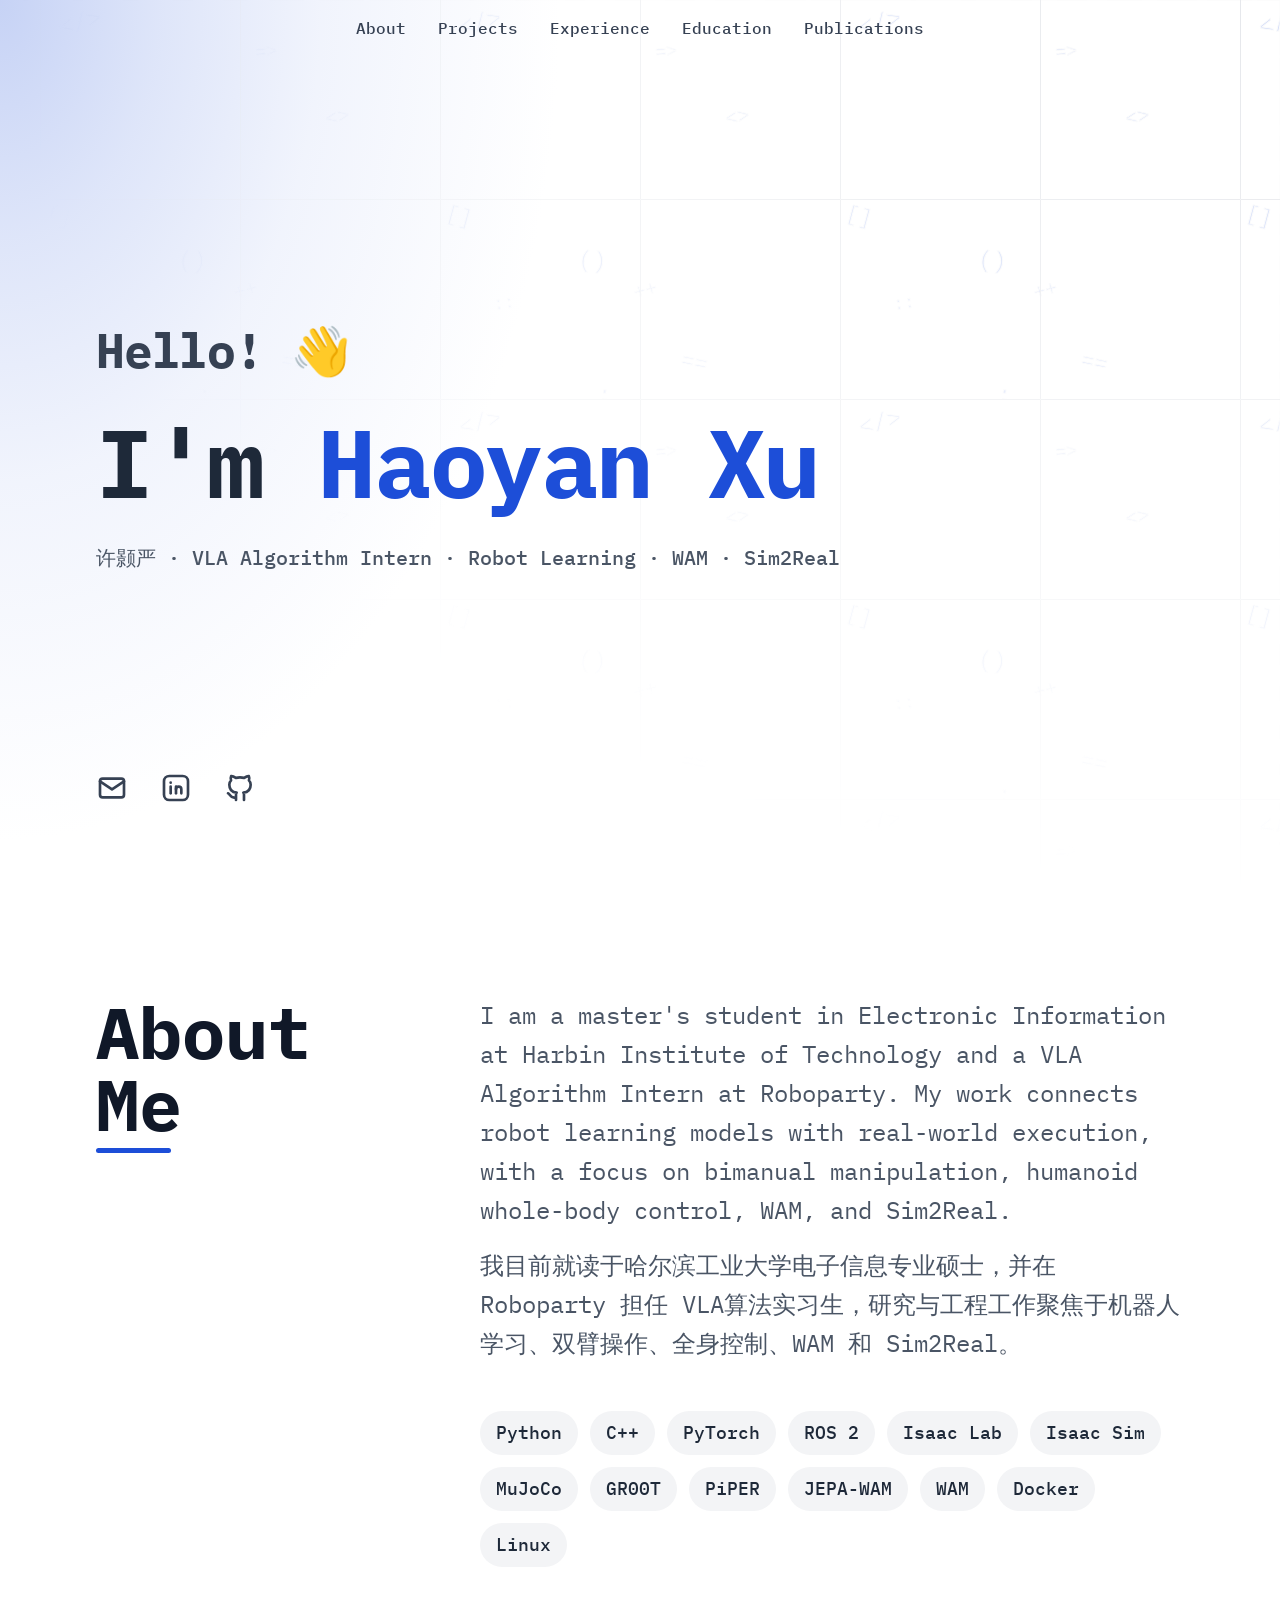
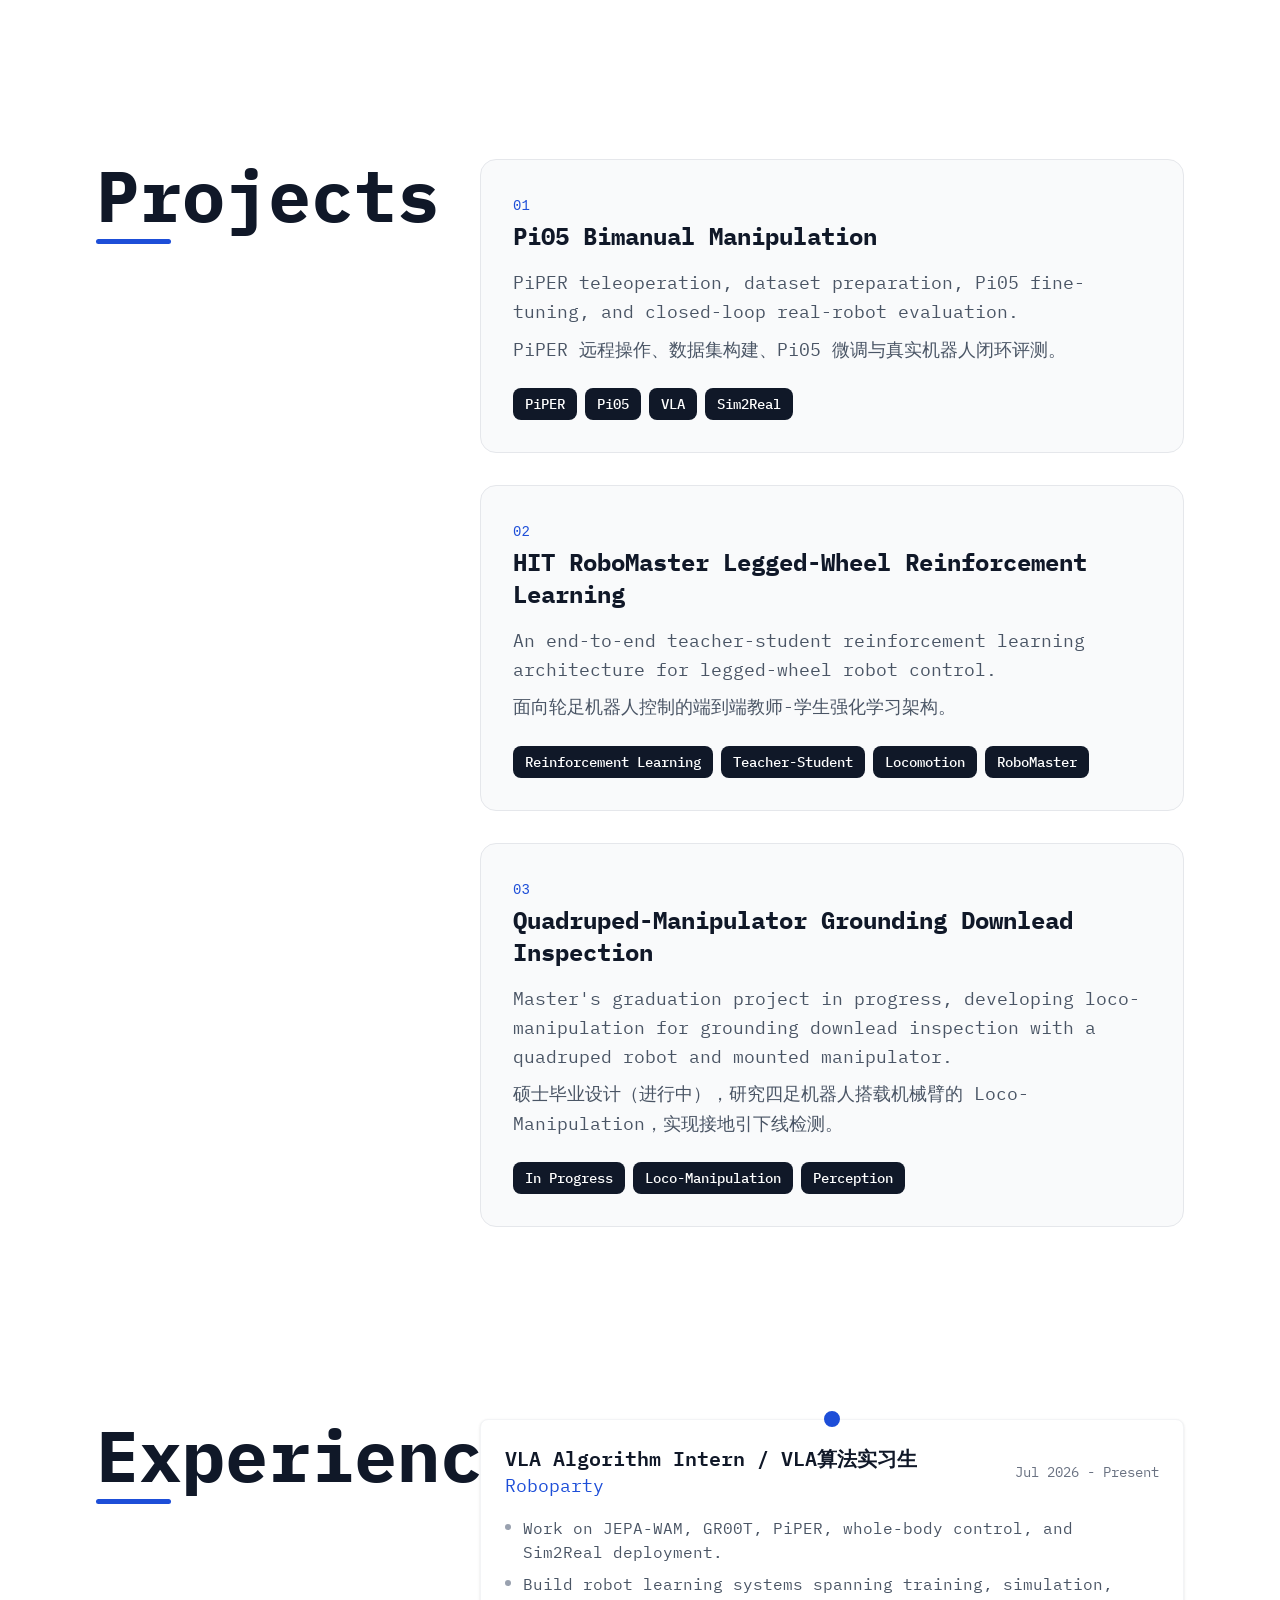
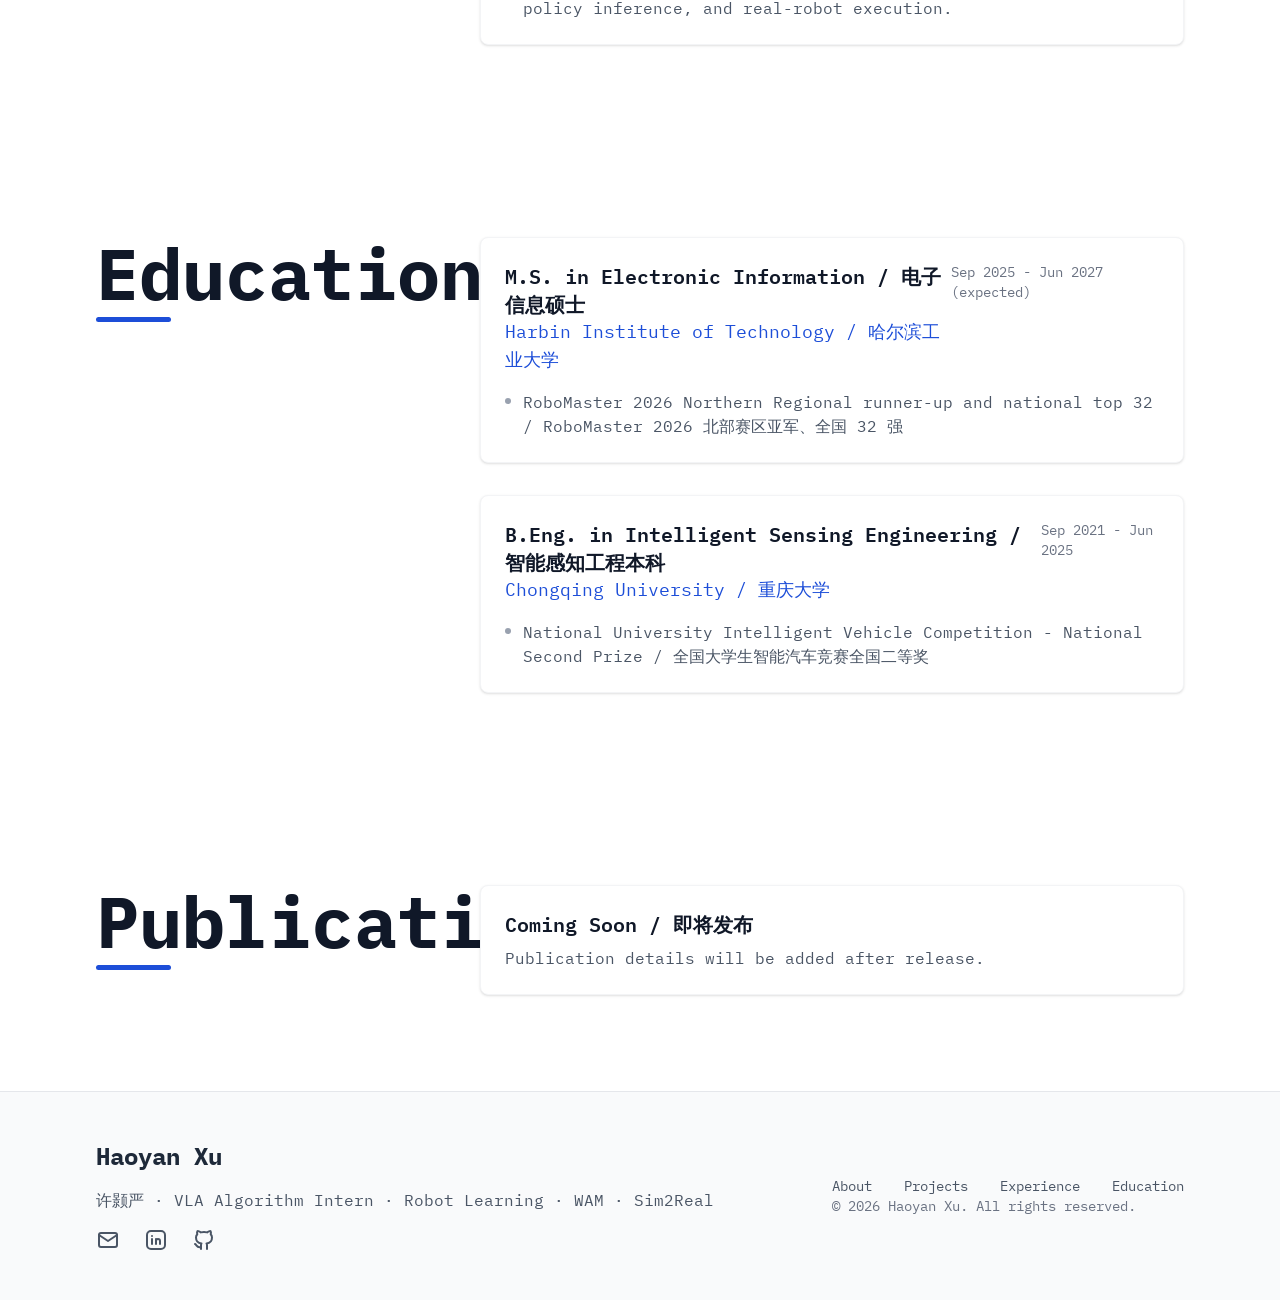
==== commit d4989334: "Add LinkedIn to portfolio social links" ====
--- a/index.html
+++ b/index.html
@@ -11,7 +11,7 @@
 </a> </li> </ul> </nav> </header> <script type="module">window.addEventListener("scroll",()=>{const e=document.getElementById("header");window.scrollY>100?e?.classList.add("bg-white/80","backdrop-blur-sm"):e?.classList.remove("bg-white/80","backdrop-blur-sm")});</script>  <section> <div id="hero" class="relative isolate overflow-hidden bg-white py-24 md:h-screen" style="--accent-color: #1d4ed8" data-astro-cid-bbe6dxrz> <!-- Gradient overlay --> <div class="absolute inset-0 -z-10" style="background: radial-gradient(ellipse 800px 1200px at 0% 0%, #1d4ed840 0%, #1d4ed825 20%, #1d4ed810 40%, rgba(255, 255, 255, 0.3) 70%, rgba(255, 255, 255, 0.8) 90%, white 100%)" data-astro-cid-bbe6dxrz></div> <svg aria-hidden="true" class="absolute inset-0 -z-10 size-full stroke-gray-200 [mask-image:radial-gradient(100%_100%_at_top_right,white,transparent)]" data-astro-cid-bbe6dxrz> <defs data-astro-cid-bbe6dxrz> <pattern x="50%" y="-1" id="0787a7c5-978c-4f66-83c7-11c213f99cb7" width="200" height="200" patternUnits="userSpaceOnUse" data-astro-cid-bbe6dxrz> <path d="M.5 200V.5H200" fill="none" data-astro-cid-bbe6dxrz></path> </pattern> <pattern id="programming-symbols" x="0" y="0" width="400" height="400" patternUnits="userSpaceOnUse" data-astro-cid-bbe6dxrz> <text x="50" y="50" fill="#1d4ed8" font-family="monospace" font-size="24" transform="rotate(-15)" data-astro-cid-bbe6dxrz>&lt;/&gt;</text> <text x="150" y="100" fill="#1d4ed8" font-family="monospace" font-size="20" transform="rotate(10)" data-astro-cid-bbe6dxrz></text> <text x="250" y="80" fill="#1d4ed8" font-family="monospace" font-size="18" transform="rotate(-5)" data-astro-cid-bbe6dxrz>=&gt;</text> <text x="100" y="200" fill="#1d4ed8" font-family="monospace" font-size="22" transform="rotate(15)" data-astro-cid-bbe6dxrz>[]</text> <text x="300" y="180" fill="#1d4ed8" font-family="monospace" font-size="20" transform="rotate(-10)" data-astro-cid-bbe6dxrz>&lt;&gt;</text> <text x="200" y="250" fill="#1d4ed8" font-family="monospace" font-size="24" transform="rotate(5)" data-astro-cid-bbe6dxrz>()</text> <text x="50" y="320" fill="#1d4ed8" font-family="monospace" font-size="18" transform="rotate(-8)" data-astro-cid-bbe6dxrz>::</text> <text x="350" y="300" fill="#1d4ed8" font-family="monospace" font-size="22" transform="rotate(12)" data-astro-cid-bbe6dxrz>==</text> <text x="150" y="350" fill="#1d4ed8" font-family="monospace" font-size="20" transform="rotate(-15)" data-astro-cid-bbe6dxrz>++</text> <text x="250" y="370" fill="#1d4ed8" font-family="monospace" font-size="24" transform="rotate(8)" data-astro-cid-bbe6dxrz>;</text> </pattern> </defs> <rect fill="url(#programming-symbols)" width="100%" height="100%" opacity="0.2" data-astro-cid-bbe6dxrz></rect> <rect fill="url(#0787a7c5-978c-4f66-83c7-11c213f99cb7)" width="100%" height="100%" stroke-width="0" data-astro-cid-bbe6dxrz></rect> </svg> <div class="h-full mx-auto p-8 sm:p-12 md:p-24 flex items-center" data-astro-cid-bbe6dxrz> <div data-astro-cid-bbe6dxrz> <h2 class="text-pretty text-xl sm:text-2xl md:text-5xl font-bold tracking-tight text-gray-700 animate-fade-in" data-astro-cid-bbe6dxrz>
 Hello! 👋
 </h2> <h1 class="mt-6 sm:mt-8 md:mt-10 text-pretty text-4xl sm:text-5xl md:text-6xl lg:text-8xl font-bold tracking-tight text-gray-800 animate-fade-in animation-delay-200" data-astro-cid-bbe6dxrz>
-I'm <span style="color:#1d4ed8" data-astro-cid-bbe6dxrz>Haoyan Xu</span> </h1> <p class="mt-4 sm:mt-6 md:mt-8 text-pretty text-base sm:text-lg md:text-xl/8 font-medium text-gray-600 animate-fade-in animation-delay-400" data-astro-cid-bbe6dxrz> 许颢严 · VLA Algorithm Intern · Robot Learning · WAM · Sim2Real </p> </div> </div> <div class="absolute bottom-0 left-0 right-0 p-8 sm:p-12 md:p-24 flex gap-x-4 sm:gap-x-6 md:gap-x-8 text-gray-700 animate-fade-in animation-delay-600" data-astro-cid-bbe6dxrz> <a href="mailto:1006112909xhy@gmail.com" aria-label="Email" class="transition-colors duration-300 hover:text-[var(--accent-color)]" data-astro-cid-bbe6dxrz> <svg xmlns="http://www.w3.org/2000/svg" width="24" height="24" viewBox="0 0 24 24" fill="none" stroke="currentColor" stroke-width="2" stroke-linecap="round" stroke-linejoin="round" class="h-6 w-6 sm:h-7 sm:w-7 md:h-8 md:w-8" data-astro-cid-bbe6dxrz> <path stroke="none" d="M0 0h24v24H0z" fill="none" data-astro-cid-bbe6dxrz></path> <path d="M3 7a2 2 0 0 1 2 -2h14a2 2 0 0 1 2 2v10a2 2 0 0 1 -2 2h-14a2 2 0 0 1 -2 -2v-10z" data-astro-cid-bbe6dxrz></path> <path d="M3 7l9 6l9 -6" data-astro-cid-bbe6dxrz></path> </svg> </a>   <a href="https://github.com/xu-haoyan" target="_blank" rel="noopener noreferrer" aria-label="GitHub" class="transition-colors duration-300 hover:text-[var(--accent-color)]" data-astro-cid-bbe6dxrz> <svg xmlns="http://www.w3.org/2000/svg" width="24" height="24" viewBox="0 0 24 24" fill="none" stroke="currentColor" stroke-width="2" stroke-linecap="round" stroke-linejoin="round" class="h-6 w-6 sm:h-7 sm:w-7 md:h-8 md:w-8" data-astro-cid-bbe6dxrz>  <path stroke="none" d="M0 0h24v24H0z" fill="none" data-astro-cid-bbe6dxrz></path> <path d="M9 19c-4.3 1.4 -4.3 -2.5 -6 -3m12 5v-3.5c0 -1 .1 -1.4 -.5 -2c2.8 -.3 5.5 -1.4 5.5 -6a4.6 4.6 0 0 0 -1.3 -3.2a4.2 4.2 0 0 0 -.1 -3.2s-1.1 -.3 -3.5 1.3a12.3 12.3 0 0 0 -6.2 0c-2.4 -1.6 -3.5 -1.3 -3.5 -1.3a4.2 4.2 0 0 0 -.1 3.2a4.6 4.6 0 0 0 -1.3 3.2c0 4.6 2.7 5.7 5.5 6c-.6 .6 -.6 1.2 -.5 2v3.5" data-astro-cid-bbe6dxrz></path>  </svg> </a> </div> </div>  <section id="about" class="p-8 sm:p-12 md:p-16 lg:p-24"> <div> <div class="grid grid-cols-1 lg:grid-cols-12 gap-8 lg:gap-16 items-start"> <div class="lg:col-span-4"> <h2 class="text-3xl sm:text-4xl md:text-5xl xl:text-7xl font-bold text-gray-900">
+I'm <span style="color:#1d4ed8" data-astro-cid-bbe6dxrz>Haoyan Xu</span> </h1> <p class="mt-4 sm:mt-6 md:mt-8 text-pretty text-base sm:text-lg md:text-xl/8 font-medium text-gray-600 animate-fade-in animation-delay-400" data-astro-cid-bbe6dxrz> 许颢严 · VLA Algorithm Intern · Robot Learning · WAM · Sim2Real </p> </div> </div> <div class="absolute bottom-0 left-0 right-0 p-8 sm:p-12 md:p-24 flex gap-x-4 sm:gap-x-6 md:gap-x-8 text-gray-700 animate-fade-in animation-delay-600" data-astro-cid-bbe6dxrz> <a href="mailto:1006112909xhy@gmail.com" aria-label="Email" class="transition-colors duration-300 hover:text-[var(--accent-color)]" data-astro-cid-bbe6dxrz> <svg xmlns="http://www.w3.org/2000/svg" width="24" height="24" viewBox="0 0 24 24" fill="none" stroke="currentColor" stroke-width="2" stroke-linecap="round" stroke-linejoin="round" class="h-6 w-6 sm:h-7 sm:w-7 md:h-8 md:w-8" data-astro-cid-bbe6dxrz> <path stroke="none" d="M0 0h24v24H0z" fill="none" data-astro-cid-bbe6dxrz></path> <path d="M3 7a2 2 0 0 1 2 -2h14a2 2 0 0 1 2 2v10a2 2 0 0 1 -2 2h-14a2 2 0 0 1 -2 -2v-10z" data-astro-cid-bbe6dxrz></path> <path d="M3 7l9 6l9 -6" data-astro-cid-bbe6dxrz></path> </svg> </a> <a href="https://www.linkedin.com/in/haoyan-xu-377214434" target="_blank" rel="noopener noreferrer" aria-label="LinkedIn" class="transition-colors duration-300 hover:text-[var(--accent-color)]" data-astro-cid-bbe6dxrz> <svg xmlns="http://www.w3.org/2000/svg" width="24" height="24" viewBox="0 0 24 24" fill="none" stroke="currentColor" stroke-width="2" stroke-linecap="round" stroke-linejoin="round" class="h-6 w-6 sm:h-7 sm:w-7 md:h-8 md:w-8" data-astro-cid-bbe6dxrz>  <path stroke="none" d="M0 0h24v24H0z" fill="none" data-astro-cid-bbe6dxrz></path> <path d="M8 11v5" data-astro-cid-bbe6dxrz></path> <path d="M8 8v.01" data-astro-cid-bbe6dxrz></path> <path d="M12 16v-5" data-astro-cid-bbe6dxrz></path> <path d="M16 16v-3a2 2 0 1 0 -4 0" data-astro-cid-bbe6dxrz></path> <path d="M3 7a4 4 0 0 1 4 -4h10a4 4 0 0 1 4 4v10a4 4 0 0 1 -4 4h-10a4 4 0 0 1 -4 -4z" data-astro-cid-bbe6dxrz></path>  </svg> </a>  <a href="https://github.com/xu-haoyan" target="_blank" rel="noopener noreferrer" aria-label="GitHub" class="transition-colors duration-300 hover:text-[var(--accent-color)]" data-astro-cid-bbe6dxrz> <svg xmlns="http://www.w3.org/2000/svg" width="24" height="24" viewBox="0 0 24 24" fill="none" stroke="currentColor" stroke-width="2" stroke-linecap="round" stroke-linejoin="round" class="h-6 w-6 sm:h-7 sm:w-7 md:h-8 md:w-8" data-astro-cid-bbe6dxrz>  <path stroke="none" d="M0 0h24v24H0z" fill="none" data-astro-cid-bbe6dxrz></path> <path d="M9 19c-4.3 1.4 -4.3 -2.5 -6 -3m12 5v-3.5c0 -1 .1 -1.4 -.5 -2c2.8 -.3 5.5 -1.4 5.5 -6a4.6 4.6 0 0 0 -1.3 -3.2a4.2 4.2 0 0 0 -.1 -3.2s-1.1 -.3 -3.5 1.3a12.3 12.3 0 0 0 -6.2 0c-2.4 -1.6 -3.5 -1.3 -3.5 -1.3a4.2 4.2 0 0 0 -.1 3.2a4.6 4.6 0 0 0 -1.3 3.2c0 4.6 2.7 5.7 5.5 6c-.6 .6 -.6 1.2 -.5 2v3.5" data-astro-cid-bbe6dxrz></path>  </svg> </a> </div> </div>  <section id="about" class="p-8 sm:p-12 md:p-16 lg:p-24"> <div> <div class="grid grid-cols-1 lg:grid-cols-12 gap-8 lg:gap-16 items-start"> <div class="lg:col-span-4"> <h2 class="text-3xl sm:text-4xl md:text-5xl xl:text-7xl font-bold text-gray-900">
 About Me
 </h2> <div class="w-[75px] h-[5px] mt-2 rounded-full" style="background-color: #1d4ed8"></div> </div> <div class="lg:col-span-8 space-y-8"> <div class="space-y-4"> <p class="text-lg sm:text-xl md:text-2xl leading-relaxed text-gray-600" lang="en"> I am a master&#39;s student in Electronic Information at Harbin Institute of Technology and a VLA Algorithm Intern at Roboparty. My work connects robot learning models with real-world execution, with a focus on bimanual manipulation, humanoid whole-body control, WAM, and Sim2Real. </p><p class="text-lg sm:text-xl md:text-2xl leading-relaxed text-gray-600" lang="zh-CN"> 我目前就读于哈尔滨工业大学电子信息专业硕士，并在 Roboparty 担任 VLA算法实习生，研究与工程工作聚焦于机器人学习、双臂操作、全身控制、WAM 和 Sim2Real。 </p> </div> <div class="pt-4"> <div class="flex flex-wrap gap-3"> <span class="px-3 sm:px-4 py-1.5 sm:py-2 bg-gray-100 text-gray-800 rounded-full text-sm sm:text-base md:text-lg font-medium hover:bg-gray-200 transition-colors duration-200"> Python </span><span class="px-3 sm:px-4 py-1.5 sm:py-2 bg-gray-100 text-gray-800 rounded-full text-sm sm:text-base md:text-lg font-medium hover:bg-gray-200 transition-colors duration-200"> C++ </span><span class="px-3 sm:px-4 py-1.5 sm:py-2 bg-gray-100 text-gray-800 rounded-full text-sm sm:text-base md:text-lg font-medium hover:bg-gray-200 transition-colors duration-200"> PyTorch </span><span class="px-3 sm:px-4 py-1.5 sm:py-2 bg-gray-100 text-gray-800 rounded-full text-sm sm:text-base md:text-lg font-medium hover:bg-gray-200 transition-colors duration-200"> ROS 2 </span><span class="px-3 sm:px-4 py-1.5 sm:py-2 bg-gray-100 text-gray-800 rounded-full text-sm sm:text-base md:text-lg font-medium hover:bg-gray-200 transition-colors duration-200"> Isaac Lab </span><span class="px-3 sm:px-4 py-1.5 sm:py-2 bg-gray-100 text-gray-800 rounded-full text-sm sm:text-base md:text-lg font-medium hover:bg-gray-200 transition-colors duration-200"> Isaac Sim </span><span class="px-3 sm:px-4 py-1.5 sm:py-2 bg-gray-100 text-gray-800 rounded-full text-sm sm:text-base md:text-lg font-medium hover:bg-gray-200 transition-colors duration-200"> MuJoCo </span><span class="px-3 sm:px-4 py-1.5 sm:py-2 bg-gray-100 text-gray-800 rounded-full text-sm sm:text-base md:text-lg font-medium hover:bg-gray-200 transition-colors duration-200"> GR00T </span><span class="px-3 sm:px-4 py-1.5 sm:py-2 bg-gray-100 text-gray-800 rounded-full text-sm sm:text-base md:text-lg font-medium hover:bg-gray-200 transition-colors duration-200"> PiPER </span><span class="px-3 sm:px-4 py-1.5 sm:py-2 bg-gray-100 text-gray-800 rounded-full text-sm sm:text-base md:text-lg font-medium hover:bg-gray-200 transition-colors duration-200"> JEPA-WAM </span><span class="px-3 sm:px-4 py-1.5 sm:py-2 bg-gray-100 text-gray-800 rounded-full text-sm sm:text-base md:text-lg font-medium hover:bg-gray-200 transition-colors duration-200"> WAM </span><span class="px-3 sm:px-4 py-1.5 sm:py-2 bg-gray-100 text-gray-800 rounded-full text-sm sm:text-base md:text-lg font-medium hover:bg-gray-200 transition-colors duration-200"> Docker </span><span class="px-3 sm:px-4 py-1.5 sm:py-2 bg-gray-100 text-gray-800 rounded-full text-sm sm:text-base md:text-lg font-medium hover:bg-gray-200 transition-colors duration-200"> Linux </span> </div> </div> </div> </div> </div> </section> <section id="projects" class="p-8 sm:p-12 md:p-16 lg:p-24"><div><div class="grid grid-cols-1 lg:grid-cols-12 gap-8 lg:gap-16 items-start"><div class="lg:col-span-4"><h2 class="text-3xl sm:text-4xl md:text-5xl xl:text-7xl font-bold text-gray-900">
 Projects
@@ -24,7 +24,7 @@
 Education
 </h2><div class="w-[75px] h-[5px] mt-2 rounded-full" style="background-color: #1d4ed8"></div></div><div class="lg:col-span-8"><div class="space-y-8"><div class="bg-white rounded-lg shadow-sm border border-gray-100 p-4 sm:p-5 md:p-6 hover:shadow-md transition-shadow duration-300"><div class="flex flex-col sm:flex-row sm:items-start sm:justify-between mb-4"><div><h3 class="text-lg sm:text-xl font-semibold text-gray-900">M.S. in Electronic Information / 电子信息硕士</h3><p class="text-base sm:text-lg" style="color: #1d4ed8">Harbin Institute of Technology / 哈尔滨工业大学</p></div><span class="text-xs sm:text-sm text-gray-500 mt-2 sm:mt-0">Sep 2025 - Jun 2027 (expected)</span></div><ul class="space-y-2"><li class="flex items-start"><span class="inline-block w-1.5 h-1.5 rounded-full bg-gray-400 mt-2 mr-3 flex-shrink-0"></span><span class="text-sm sm:text-base text-gray-600">RoboMaster 2026 Northern Regional runner-up and national top 32 / RoboMaster 2026 北部赛区亚军、全国 32 强</span></li></ul></div><div class="bg-white rounded-lg shadow-sm border border-gray-100 p-4 sm:p-5 md:p-6 hover:shadow-md transition-shadow duration-300"><div class="flex flex-col sm:flex-row sm:items-start sm:justify-between mb-4"><div><h3 class="text-lg sm:text-xl font-semibold text-gray-900">B.Eng. in Intelligent Sensing Engineering / 智能感知工程本科</h3><p class="text-base sm:text-lg" style="color: #1d4ed8">Chongqing University / 重庆大学</p></div><span class="text-xs sm:text-sm text-gray-500 mt-2 sm:mt-0">Sep 2021 - Jun 2025</span></div><ul class="space-y-2"><li class="flex items-start"><span class="inline-block w-1.5 h-1.5 rounded-full bg-gray-400 mt-2 mr-3 flex-shrink-0"></span><span class="text-sm sm:text-base text-gray-600">National University Intelligent Vehicle Competition - National Second Prize / 全国大学生智能汽车竞赛全国二等奖</span></li></ul></div></div></div></div></div></section> <section id="publications" class="p-8 sm:p-12 md:p-16 lg:p-24"> <div class="grid grid-cols-1 lg:grid-cols-12 gap-8 lg:gap-16 items-start"> <div class="lg:col-span-4"> <h2 class="text-3xl sm:text-4xl md:text-5xl xl:text-7xl font-bold text-gray-900">
 Publications
-</h2> <div class="w-[75px] h-[5px] mt-2 rounded-full bg-[#1d4ed8]"></div> </div> <div class="lg:col-span-8"> <div class="bg-white rounded-lg shadow-sm border border-gray-100 p-4 sm:p-5 md:p-6"> <h3 class="text-lg sm:text-xl font-semibold text-gray-900">Coming Soon / 即将发布</h3> <p class="mt-2 text-gray-600">Publication details will be added after release.</p> </div> </div> </div> </section> </section> <footer class="relative bg-gray-50 border-t border-gray-200"> <div class="mx-auto max-w-6xl px-6 py-12 lg:px-8"> <div class="flex flex-col md:flex-row md:items-center md:justify-between gap-8"> <div class="flex flex-col gap-4"> <h3 class="text-2xl font-bold text-gray-800"> Haoyan Xu </h3> <p class="text-base text-gray-600"> 许颢严 · VLA Algorithm Intern · Robot Learning · WAM · Sim2Real </p> <div class="flex gap-x-6"> <a href="mailto:1006112909xhy@gmail.com" aria-label="Email" class="text-gray-600 transition-colors duration-300 hover:text-[var(--accent-color)]" style="--accent-color: #1d4ed8"> <svg xmlns="http://www.w3.org/2000/svg" width="24" height="24" viewBox="0 0 24 24" fill="none" stroke="currentColor" stroke-width="2" stroke-linecap="round" stroke-linejoin="round" class="h-6 w-6"> <path stroke="none" d="M0 0h24v24H0z" fill="none"></path> <path d="M3 7a2 2 0 0 1 2 -2h14a2 2 0 0 1 2 2v10a2 2 0 0 1 -2 2h-14a2 2 0 0 1 -2 -2v-10z"></path> <path d="M3 7l9 6l9 -6"></path> </svg> </a> <a href="https://github.com/xu-haoyan" target="_blank" rel="noopener noreferrer" aria-label="GitHub" class="text-gray-600 transition-colors duration-300 hover:text-[var(--accent-color)]" style="--accent-color: #1d4ed8"> <svg xmlns="http://www.w3.org/2000/svg" width="24" height="24" viewBox="0 0 24 24" fill="none" stroke="currentColor" stroke-width="2" stroke-linecap="round" stroke-linejoin="round" class="h-6 w-6"><path stroke="none" d="M0 0h24v24H0z" fill="none"></path><path d="M9 19c-4.3 1.4 -4.3 -2.5 -6 -3m12 5v-3.5c0 -1 .1 -1.4 -.5 -2c2.8 -.3 5.5 -1.4 5.5 -6a4.6 4.6 0 0 0 -1.3 -3.2a4.2 4.2 0 0 0 -.1 -3.2s-1.1 -.3 -3.5 1.3a12.3 12.3 0 0 0 -6.2 0c-2.4 -1.6 -3.5 -1.3 -3.5 -1.3a4.2 4.2 0 0 0 -.1 3.2a4.6 4.6 0 0 0 -1.3 3.2c0 4.6 2.7 5.7 5.5 6c-.6 .6 -.6 1.2 -.5 2v3.5"></path></svg> </a> </div> </div> <div class="hidden md:block flex flex-col md:items-end gap-4"> <nav class="flex gap-x-8"> <a href="#about" class="text-sm text-gray-600 hover:text-gray-800 transition-colors">About</a> <a href="#projects" class="text-sm text-gray-600 hover:text-gray-800 transition-colors">
+</h2> <div class="w-[75px] h-[5px] mt-2 rounded-full bg-[#1d4ed8]"></div> </div> <div class="lg:col-span-8"> <div class="bg-white rounded-lg shadow-sm border border-gray-100 p-4 sm:p-5 md:p-6"> <h3 class="text-lg sm:text-xl font-semibold text-gray-900">Coming Soon / 即将发布</h3> <p class="mt-2 text-gray-600">Publication details will be added after release.</p> </div> </div> </div> </section> </section> <footer class="relative bg-gray-50 border-t border-gray-200"> <div class="mx-auto max-w-6xl px-6 py-12 lg:px-8"> <div class="flex flex-col md:flex-row md:items-center md:justify-between gap-8"> <div class="flex flex-col gap-4"> <h3 class="text-2xl font-bold text-gray-800"> Haoyan Xu </h3> <p class="text-base text-gray-600"> 许颢严 · VLA Algorithm Intern · Robot Learning · WAM · Sim2Real </p> <div class="flex gap-x-6"> <a href="mailto:1006112909xhy@gmail.com" aria-label="Email" class="text-gray-600 transition-colors duration-300 hover:text-[var(--accent-color)]" style="--accent-color: #1d4ed8"> <svg xmlns="http://www.w3.org/2000/svg" width="24" height="24" viewBox="0 0 24 24" fill="none" stroke="currentColor" stroke-width="2" stroke-linecap="round" stroke-linejoin="round" class="h-6 w-6"> <path stroke="none" d="M0 0h24v24H0z" fill="none"></path> <path d="M3 7a2 2 0 0 1 2 -2h14a2 2 0 0 1 2 2v10a2 2 0 0 1 -2 2h-14a2 2 0 0 1 -2 -2v-10z"></path> <path d="M3 7l9 6l9 -6"></path> </svg> </a> <a href="https://www.linkedin.com/in/haoyan-xu-377214434" target="_blank" rel="noopener noreferrer" aria-label="LinkedIn" class="text-gray-600 transition-colors duration-300 hover:text-[var(--accent-color)]" style="--accent-color: #1d4ed8"> <svg xmlns="http://www.w3.org/2000/svg" width="24" height="24" viewBox="0 0 24 24" fill="none" stroke="currentColor" stroke-width="2" stroke-linecap="round" stroke-linejoin="round" class="h-6 w-6"> <path stroke="none" d="M0 0h24v24H0z" fill="none"></path> <path d="M8 11v5"></path> <path d="M8 8v.01"></path> <path d="M12 16v-5"></path> <path d="M16 16v-3a2 2 0 1 0 -4 0"></path> <path d="M3 7a4 4 0 0 1 4 -4h10a4 4 0 0 1 4 4v10a4 4 0 0 1 -4 4h-10a4 4 0 0 1 -4 -4z"></path> </svg> </a> <a href="https://github.com/xu-haoyan" target="_blank" rel="noopener noreferrer" aria-label="GitHub" class="text-gray-600 transition-colors duration-300 hover:text-[var(--accent-color)]" style="--accent-color: #1d4ed8"> <svg xmlns="http://www.w3.org/2000/svg" width="24" height="24" viewBox="0 0 24 24" fill="none" stroke="currentColor" stroke-width="2" stroke-linecap="round" stroke-linejoin="round" class="h-6 w-6"><path stroke="none" d="M0 0h24v24H0z" fill="none"></path><path d="M9 19c-4.3 1.4 -4.3 -2.5 -6 -3m12 5v-3.5c0 -1 .1 -1.4 -.5 -2c2.8 -.3 5.5 -1.4 5.5 -6a4.6 4.6 0 0 0 -1.3 -3.2a4.2 4.2 0 0 0 -.1 -3.2s-1.1 -.3 -3.5 1.3a12.3 12.3 0 0 0 -6.2 0c-2.4 -1.6 -3.5 -1.3 -3.5 -1.3a4.2 4.2 0 0 0 -.1 3.2a4.6 4.6 0 0 0 -1.3 3.2c0 4.6 2.7 5.7 5.5 6c-.6 .6 -.6 1.2 -.5 2v3.5"></path></svg> </a> </div> </div> <div class="hidden md:block flex flex-col md:items-end gap-4"> <nav class="flex gap-x-8"> <a href="#about" class="text-sm text-gray-600 hover:text-gray-800 transition-colors">About</a> <a href="#projects" class="text-sm text-gray-600 hover:text-gray-800 transition-colors">
 Projects
 </a> <a href="#experience" class="text-sm text-gray-600 hover:text-gray-800 transition-colors">
 Experience
